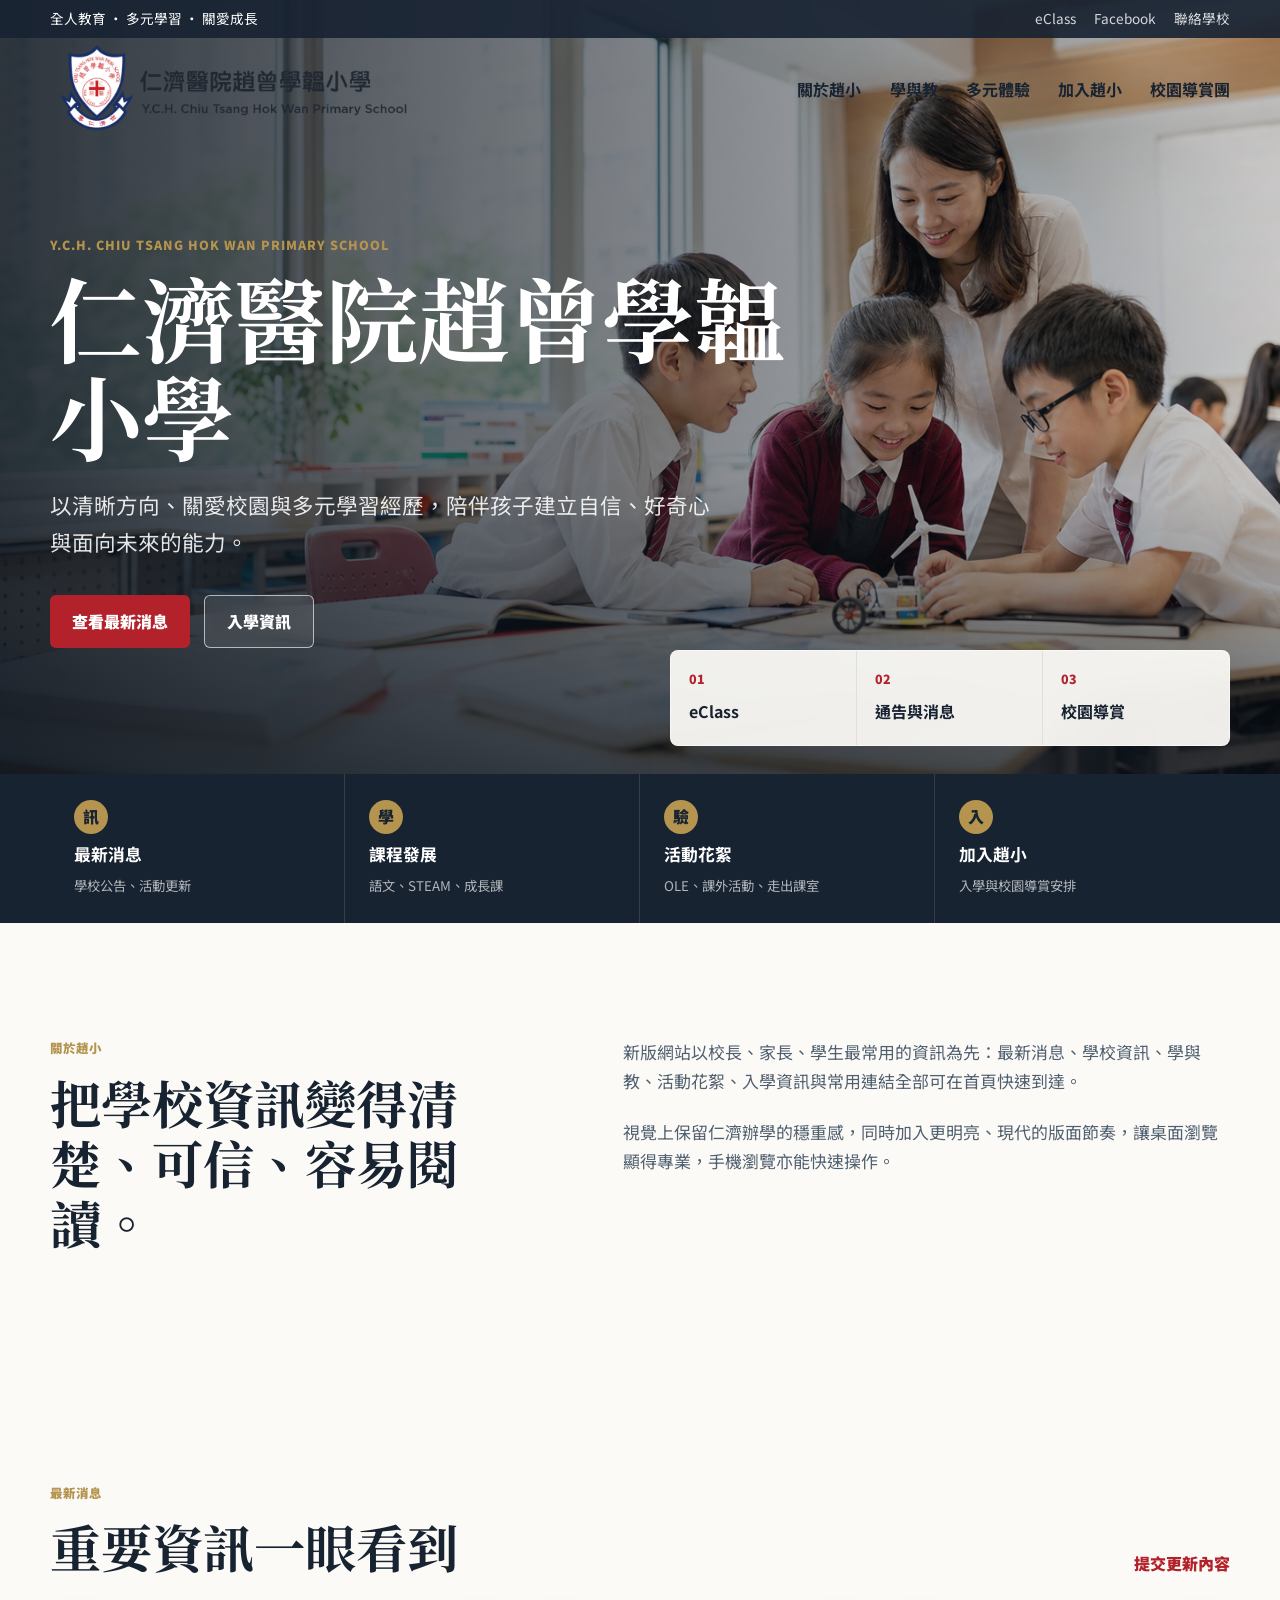
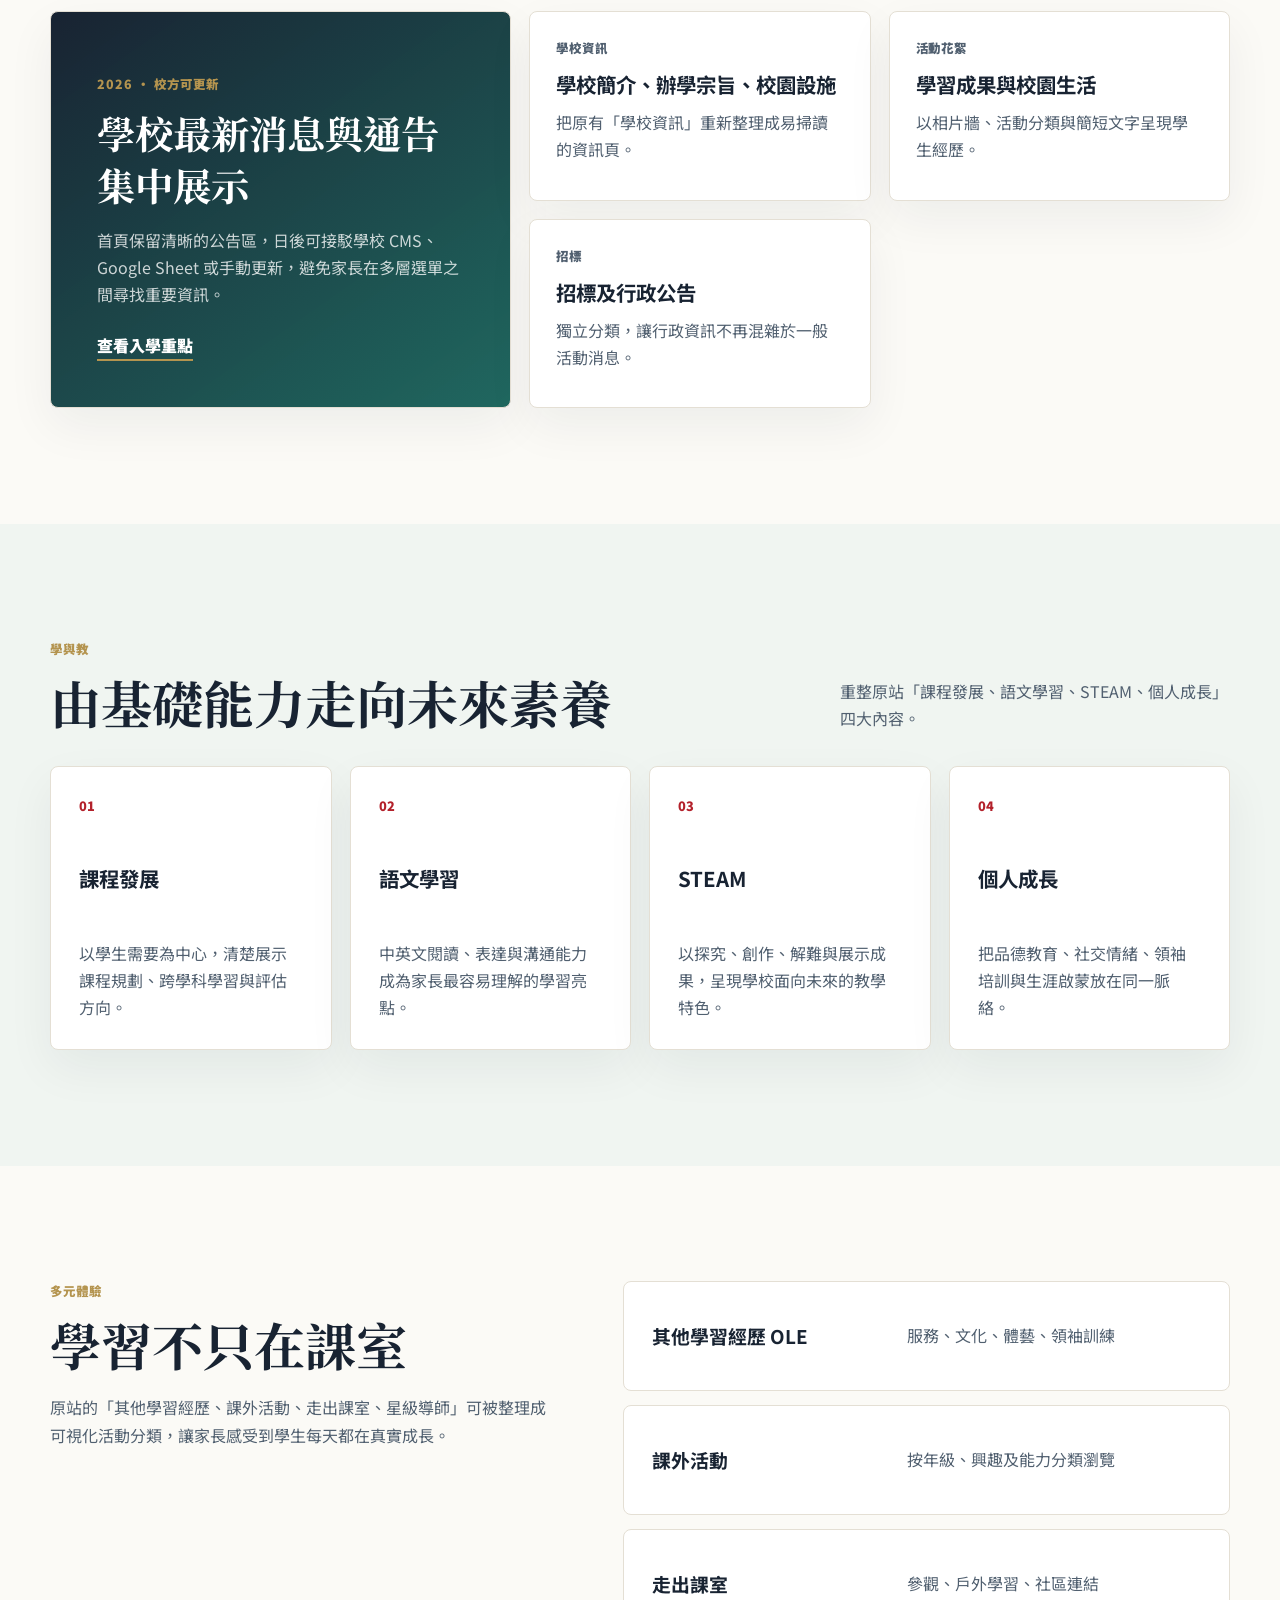
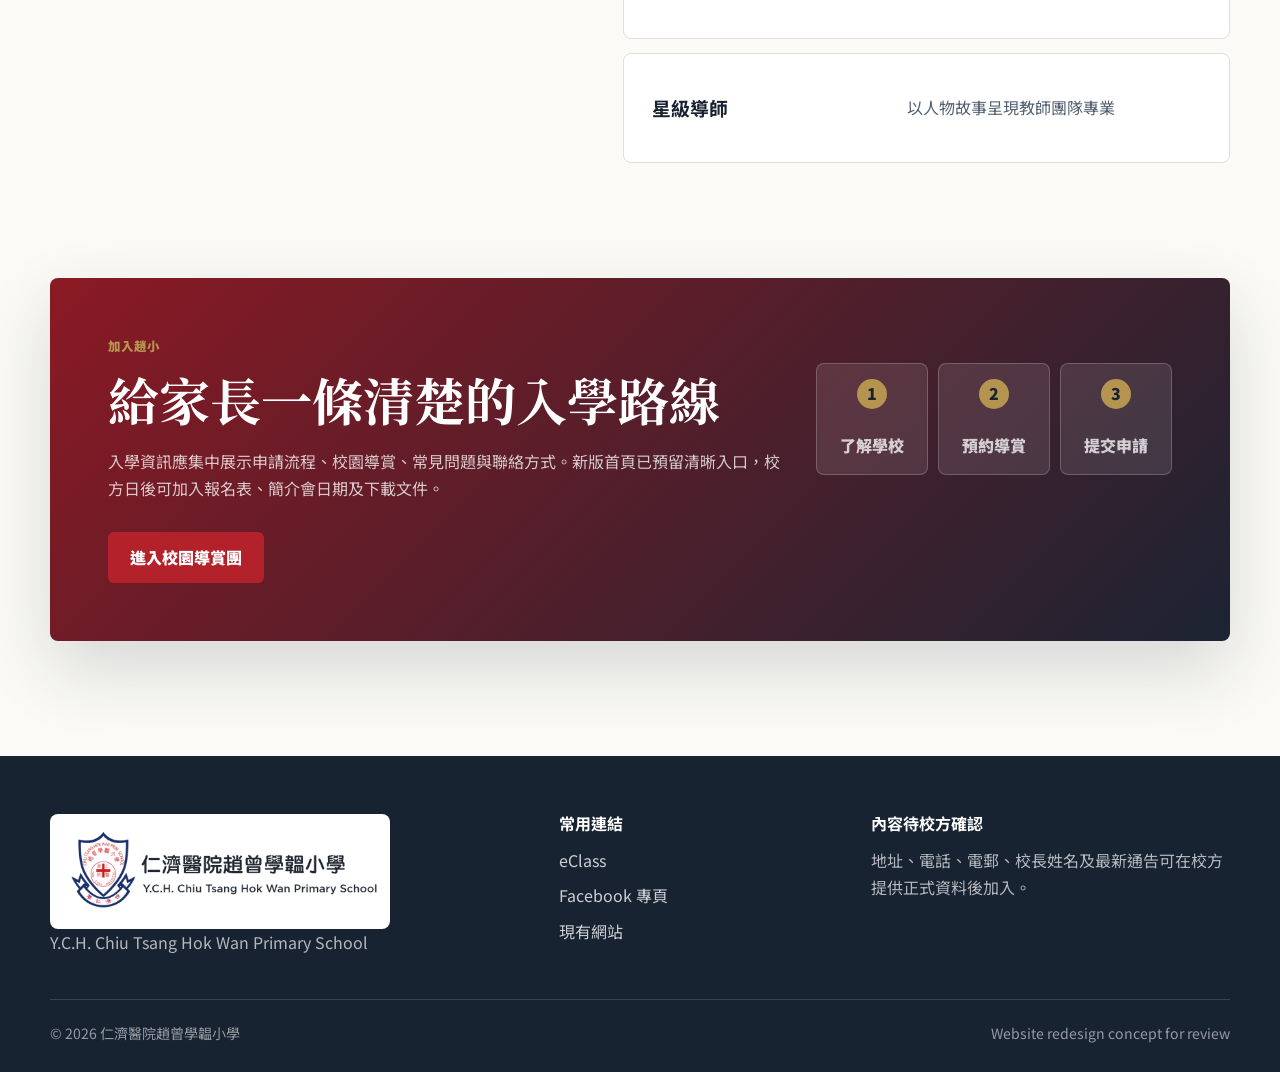
==== index.html @ f5c51d72 "Create redesigned school website" ====
<!doctype html>
<html lang="zh-Hant-HK">
  <head>
    <meta charset="utf-8">
    <meta name="viewport" content="width=device-width, initial-scale=1">
    <title>仁濟醫院趙曾學韞小學 | Y.C.H. Chiu Tsang Hok Wan Primary School</title>
    <meta name="description" content="仁濟醫院趙曾學韞小學全新網站概念首頁，整合學校資訊、最新消息、學與教、多元體驗、入學資訊及校園導賞。">
    <meta property="og:title" content="仁濟醫院趙曾學韞小學">
    <meta property="og:description" content="專業、清晰、適合手機與桌面瀏覽的學校網站首頁。">
    <meta property="og:type" content="website">
    <link rel="preconnect" href="https://fonts.googleapis.com">
    <link rel="preconnect" href="https://fonts.gstatic.com" crossorigin>
    <link href="https://fonts.googleapis.com/css2?family=Noto+Sans+HK:wght@400;500;700;900&family=Noto+Serif+HK:wght@600;700;900&display=swap" rel="stylesheet">
    <link rel="stylesheet" href="styles.css">
  </head>
  <body>
    <a class="skip-link" href="#main">跳到主要內容</a>

    <header class="site-header" data-header>
      <div class="utility-bar">
        <div class="container utility-inner">
          <span>全人教育 · 多元學習 · 關愛成長</span>
          <div class="utility-links">
            <a href="https://eclass.ychcthwps.edu.hk/templates/" target="_blank" rel="noreferrer">eClass</a>
            <a href="https://www.facebook.com/ychcthwps" target="_blank" rel="noreferrer">Facebook</a>
            <a href="#contact">聯絡學校</a>
          </div>
        </div>
      </div>

      <nav class="container nav-shell" aria-label="主要導覽">
        <a class="brand" href="#top" aria-label="仁濟醫院趙曾學韞小學首頁">
          <img src="assets/school-logo.png" alt="仁濟醫院趙曾學韞小學校徽">
        </a>

        <button class="menu-toggle" type="button" aria-expanded="false" aria-controls="site-menu" data-menu-toggle>
          <span></span>
          <span></span>
          <span></span>
          <span class="sr-only">開啟選單</span>
        </button>

        <div class="nav-links" id="site-menu" data-menu>
          <a href="#about">關於趙小</a>
          <a href="#learning">學與教</a>
          <a href="#experiences">多元體驗</a>
          <a href="#admission">加入趙小</a>
          <a href="https://vt2.bds.hk/ychcthwps/index.htm" target="_blank" rel="noreferrer">校園導賞團</a>
        </div>
      </nav>
    </header>

    <main id="main">
      <section class="hero" id="top" aria-labelledby="hero-title">
        <img class="hero-image" src="assets/campus-learning-hero.png" alt="學生在明亮課室合作學習">
        <div class="hero-scrim"></div>
        <div class="container hero-content">
          <p class="eyebrow">Y.C.H. Chiu Tsang Hok Wan Primary School</p>
          <h1 id="hero-title">仁濟醫院趙曾學韞小學</h1>
          <p class="hero-copy">以清晰方向、關愛校園與多元學習經歷，陪伴孩子建立自信、好奇心與面向未來的能力。</p>
          <div class="hero-actions">
            <a class="button button-primary" href="#news">查看最新消息</a>
            <a class="button button-secondary" href="#admission">入學資訊</a>
          </div>
        </div>

        <aside class="hero-panel" aria-label="快速入口">
          <a href="https://eclass.ychcthwps.edu.hk/templates/" target="_blank" rel="noreferrer">
            <span>01</span>
            <strong>eClass</strong>
          </a>
          <a href="#news">
            <span>02</span>
            <strong>通告與消息</strong>
          </a>
          <a href="https://vt2.bds.hk/ychcthwps/index.htm" target="_blank" rel="noreferrer">
            <span>03</span>
            <strong>校園導賞</strong>
          </a>
        </aside>
      </section>

      <section class="quick-band" aria-label="常用資訊">
        <div class="container quick-grid">
          <a href="#news">
            <span class="quick-icon">訊</span>
            <strong>最新消息</strong>
            <small>學校公告、活動更新</small>
          </a>
          <a href="#learning">
            <span class="quick-icon">學</span>
            <strong>課程發展</strong>
            <small>語文、STEAM、成長課</small>
          </a>
          <a href="#experiences">
            <span class="quick-icon">驗</span>
            <strong>活動花絮</strong>
            <small>OLE、課外活動、走出課室</small>
          </a>
          <a href="#admission">
            <span class="quick-icon">入</span>
            <strong>加入趙小</strong>
            <small>入學與校園導賞安排</small>
          </a>
        </div>
      </section>

      <section class="section section-split" id="about">
        <div class="container split-grid">
          <div>
            <p class="section-kicker">關於趙小</p>
            <h2>把學校資訊變得清楚、可信、容易閱讀。</h2>
          </div>
          <div class="lead-stack">
            <p>新版網站以校長、家長、學生最常用的資訊為先：最新消息、學校資訊、學與教、活動花絮、入學資訊與常用連結全部可在首頁快速到達。</p>
            <p>視覺上保留仁濟辦學的穩重感，同時加入更明亮、現代的版面節奏，讓桌面瀏覽顯得專業，手機瀏覽亦能快速操作。</p>
          </div>
        </div>
      </section>

      <section class="section" id="news">
        <div class="container">
          <div class="section-heading">
            <div>
              <p class="section-kicker">最新消息</p>
              <h2>重要資訊一眼看到</h2>
            </div>
            <a class="text-link" href="#contact">提交更新內容</a>
          </div>

          <div class="news-grid">
            <article class="feature-news">
              <p class="date">2026 · 校方可更新</p>
              <h3>學校最新消息與通告集中展示</h3>
              <p>首頁保留清晰的公告區，日後可接駁學校 CMS、Google Sheet 或手動更新，避免家長在多層選單之間尋找重要資訊。</p>
              <a href="#admission">查看入學重點</a>
            </article>
            <article class="news-card">
              <p class="date">學校資訊</p>
              <h3>學校簡介、辦學宗旨、校園設施</h3>
              <p>把原有「學校資訊」重新整理成易掃讀的資訊頁。</p>
            </article>
            <article class="news-card">
              <p class="date">活動花絮</p>
              <h3>學習成果與校園生活</h3>
              <p>以相片牆、活動分類與簡短文字呈現學生經歷。</p>
            </article>
            <article class="news-card">
              <p class="date">招標</p>
              <h3>招標及行政公告</h3>
              <p>獨立分類，讓行政資訊不再混雜於一般活動消息。</p>
            </article>
          </div>
        </div>
      </section>

      <section class="section learning-section" id="learning">
        <div class="container">
          <div class="section-heading">
            <div>
              <p class="section-kicker">學與教</p>
              <h2>由基礎能力走向未來素養</h2>
            </div>
            <p class="section-note">重整原站「課程發展、語文學習、STEAM、個人成長」四大內容。</p>
          </div>

          <div class="program-grid">
            <article>
              <span>01</span>
              <h3>課程發展</h3>
              <p>以學生需要為中心，清楚展示課程規劃、跨學科學習與評估方向。</p>
            </article>
            <article>
              <span>02</span>
              <h3>語文學習</h3>
              <p>中英文閱讀、表達與溝通能力成為家長最容易理解的學習亮點。</p>
            </article>
            <article>
              <span>03</span>
              <h3>STEAM</h3>
              <p>以探究、創作、解難與展示成果，呈現學校面向未來的教學特色。</p>
            </article>
            <article>
              <span>04</span>
              <h3>個人成長</h3>
              <p>把品德教育、社交情緒、領袖培訓與生涯啟蒙放在同一脈絡。</p>
            </article>
          </div>
        </div>
      </section>

      <section class="section experience-section" id="experiences">
        <div class="container experience-layout">
          <div>
            <p class="section-kicker">多元體驗</p>
            <h2>學習不只在課室</h2>
            <p>原站的「其他學習經歷、課外活動、走出課室、星級導師」可被整理成可視化活動分類，讓家長感受到學生每天都在真實成長。</p>
          </div>
          <div class="experience-list">
            <a href="#experiences">
              <strong>其他學習經歷 OLE</strong>
              <span>服務、文化、體藝、領袖訓練</span>
            </a>
            <a href="#experiences">
              <strong>課外活動</strong>
              <span>按年級、興趣及能力分類瀏覽</span>
            </a>
            <a href="#experiences">
              <strong>走出課室</strong>
              <span>參觀、戶外學習、社區連結</span>
            </a>
            <a href="#experiences">
              <strong>星級導師</strong>
              <span>以人物故事呈現教師團隊專業</span>
            </a>
          </div>
        </div>
      </section>

      <section class="section admission-section" id="admission">
        <div class="container admission-card">
          <div>
            <p class="section-kicker">加入趙小</p>
            <h2>給家長一條清楚的入學路線</h2>
            <p>入學資訊應集中展示申請流程、校園導賞、常見問題與聯絡方式。新版首頁已預留清晰入口，校方日後可加入報名表、簡介會日期及下載文件。</p>
          </div>
          <div class="admission-steps" aria-label="入學流程">
            <div><span>1</span><p>了解學校</p></div>
            <div><span>2</span><p>預約導賞</p></div>
            <div><span>3</span><p>提交申請</p></div>
          </div>
          <a class="button button-primary" href="https://vt2.bds.hk/ychcthwps/index.htm" target="_blank" rel="noreferrer">進入校園導賞團</a>
        </div>
      </section>
    </main>

    <footer class="footer" id="contact">
      <div class="container footer-grid">
        <div>
          <img class="footer-logo" src="assets/school-logo.png" alt="仁濟醫院趙曾學韞小學校徽">
          <p>Y.C.H. Chiu Tsang Hok Wan Primary School</p>
        </div>
        <div>
          <h2>常用連結</h2>
          <a href="https://eclass.ychcthwps.edu.hk/templates/" target="_blank" rel="noreferrer">eClass</a>
          <a href="https://www.facebook.com/ychcthwps" target="_blank" rel="noreferrer">Facebook 專頁</a>
          <a href="https://ychcthwps.edu.hk/" target="_blank" rel="noreferrer">現有網站</a>
        </div>
        <div>
          <h2>內容待校方確認</h2>
          <p>地址、電話、電郵、校長姓名及最新通告可在校方提供正式資料後加入。</p>
        </div>
      </div>
      <div class="container footer-bottom">
        <span>© 2026 仁濟醫院趙曾學韞小學</span>
        <span>Website redesign concept for review</span>
      </div>
    </footer>

    <script src="script.js"></script>
  </body>
</html>
---- styles.css ----
:root {
  --ink: #182332;
  --ink-soft: #516070;
  --paper: #fbfaf6;
  --surface: #ffffff;
  --line: #e4dfd4;
  --crimson: #b3212b;
  --crimson-dark: #891923;
  --gold: #b4944f;
  --green: #217568;
  --sky: #d8eef0;
  --shadow: 0 28px 70px rgba(24, 35, 50, 0.16);
  --container: min(1180px, calc(100vw - 40px));
}

* {
  box-sizing: border-box;
}

html {
  scroll-behavior: smooth;
}

body {
  margin: 0;
  color: var(--ink);
  background: var(--paper);
  font-family: "Noto Sans HK", sans-serif;
  line-height: 1.7;
}

body.menu-open {
  overflow: hidden;
}

img {
  display: block;
  max-width: 100%;
}

a {
  color: inherit;
  text-decoration: none;
}

.container {
  width: var(--container);
  margin-inline: auto;
}

.skip-link {
  position: fixed;
  left: 16px;
  top: -80px;
  z-index: 50;
  padding: 10px 14px;
  color: white;
  background: var(--ink);
  border-radius: 6px;
}

.skip-link:focus {
  top: 16px;
}

.sr-only {
  position: absolute;
  width: 1px;
  height: 1px;
  overflow: hidden;
  clip: rect(0, 0, 0, 0);
  white-space: nowrap;
}

.site-header {
  position: fixed;
  inset: 0 0 auto;
  z-index: 20;
  color: var(--ink);
  transition: background 180ms ease, box-shadow 180ms ease;
}

.site-header.is-scrolled,
.site-header.menu-active {
  background: rgba(251, 250, 246, 0.96);
  box-shadow: 0 10px 35px rgba(24, 35, 50, 0.08);
  backdrop-filter: blur(18px);
}

.utility-bar {
  background: rgba(24, 35, 50, 0.92);
  color: white;
  font-size: 0.85rem;
}

.utility-inner {
  min-height: 38px;
  display: flex;
  align-items: center;
  justify-content: space-between;
  gap: 20px;
}

.utility-links {
  display: flex;
  align-items: center;
  gap: 18px;
}

.utility-links a {
  color: rgba(255, 255, 255, 0.82);
}

.nav-shell {
  min-height: 82px;
  display: flex;
  align-items: center;
  justify-content: space-between;
  gap: 28px;
}

.brand {
  display: inline-flex;
  align-items: center;
  width: clamp(220px, 28vw, 360px);
}

.brand img {
  width: 100%;
  height: auto;
}

.nav-links {
  display: flex;
  align-items: center;
  gap: clamp(16px, 2.2vw, 34px);
  font-weight: 700;
  color: var(--ink);
}

.nav-links a {
  position: relative;
  padding-block: 8px;
}

.nav-links a::after {
  content: "";
  position: absolute;
  left: 0;
  right: 0;
  bottom: 0;
  height: 2px;
  background: var(--crimson);
  transform: scaleX(0);
  transform-origin: left;
  transition: transform 180ms ease;
}

.nav-links a:hover::after,
.nav-links a:focus-visible::after {
  transform: scaleX(1);
}

.menu-toggle {
  display: none;
  width: 46px;
  height: 46px;
  border: 1px solid rgba(24, 35, 50, 0.18);
  border-radius: 6px;
  background: white;
  align-items: center;
  justify-content: center;
  flex-direction: column;
  gap: 5px;
}

.menu-toggle span:not(.sr-only) {
  width: 20px;
  height: 2px;
  background: var(--ink);
}

.hero {
  position: relative;
  min-height: 86svh;
  display: grid;
  align-items: end;
  overflow: hidden;
  padding-top: 120px;
  color: white;
  isolation: isolate;
}

.hero-image,
.hero-scrim {
  position: absolute;
  inset: 0;
  width: 100%;
  height: 100%;
}

.hero-image {
  object-fit: cover;
  object-position: center;
  z-index: -3;
}

.hero-scrim {
  z-index: -2;
  background:
    linear-gradient(90deg, rgba(12, 20, 29, 0.86) 0%, rgba(12, 20, 29, 0.58) 42%, rgba(12, 20, 29, 0.2) 100%),
    linear-gradient(0deg, rgba(12, 20, 29, 0.62) 0%, rgba(12, 20, 29, 0) 38%);
}

.hero-content {
  padding: 0 0 clamp(96px, 14vh, 150px);
}

.eyebrow,
.section-kicker,
.date {
  margin: 0 0 12px;
  color: var(--gold);
  font-size: 0.78rem;
  font-weight: 900;
  letter-spacing: 0.08em;
  text-transform: uppercase;
}

.hero h1 {
  margin: 0;
  max-width: 780px;
  font-family: "Noto Serif HK", serif;
  font-size: clamp(2.7rem, 7.2vw, 6.7rem);
  line-height: 1.06;
  letter-spacing: 0;
}

.hero-copy {
  max-width: 680px;
  margin: 24px 0 0;
  color: rgba(255, 255, 255, 0.88);
  font-size: clamp(1.05rem, 2vw, 1.35rem);
}

.hero-actions {
  display: flex;
  flex-wrap: wrap;
  gap: 14px;
  margin-top: 34px;
}

.button {
  display: inline-flex;
  align-items: center;
  justify-content: center;
  min-height: 48px;
  padding: 12px 22px;
  border-radius: 6px;
  font-weight: 900;
  transition: transform 180ms ease, background 180ms ease, color 180ms ease;
}

.button:hover {
  transform: translateY(-2px);
}

.button-primary {
  color: white;
  background: var(--crimson);
}

.button-primary:hover {
  background: var(--crimson-dark);
}

.button-secondary {
  color: white;
  border: 1px solid rgba(255, 255, 255, 0.62);
  background: rgba(255, 255, 255, 0.08);
  backdrop-filter: blur(10px);
}

.hero-panel {
  position: absolute;
  right: max(20px, calc((100vw - 1180px) / 2));
  bottom: 28px;
  display: grid;
  grid-template-columns: repeat(3, minmax(140px, 1fr));
  width: min(560px, calc(100vw - 40px));
  background: rgba(251, 250, 246, 0.94);
  color: var(--ink);
  border: 1px solid rgba(255, 255, 255, 0.58);
  border-radius: 8px;
  box-shadow: var(--shadow);
  overflow: hidden;
  backdrop-filter: blur(18px);
}

.hero-panel a {
  padding: 18px;
  min-height: 94px;
  border-right: 1px solid var(--line);
}

.hero-panel a:last-child {
  border-right: 0;
}

.hero-panel span {
  display: block;
  margin-bottom: 8px;
  color: var(--crimson);
  font-size: 0.78rem;
  font-weight: 900;
}

.hero-panel strong {
  font-size: 1rem;
}

.quick-band {
  background: var(--ink);
  color: white;
}

.quick-grid {
  display: grid;
  grid-template-columns: repeat(4, 1fr);
}

.quick-grid a {
  display: grid;
  gap: 6px;
  min-height: 132px;
  padding: 26px 24px;
  border-right: 1px solid rgba(255, 255, 255, 0.12);
}

.quick-grid a:last-child {
  border-right: 0;
}

.quick-icon {
  width: 34px;
  height: 34px;
  display: inline-grid;
  place-items: center;
  color: var(--ink);
  background: var(--gold);
  border-radius: 50%;
  font-weight: 900;
}

.quick-grid strong {
  font-size: 1.05rem;
}

.quick-grid small {
  color: rgba(255, 255, 255, 0.66);
}

.section {
  padding: clamp(72px, 9vw, 120px) 0;
}

.section-split {
  background: var(--paper);
}

.split-grid,
.experience-layout {
  display: grid;
  grid-template-columns: 0.9fr 1.1fr;
  gap: clamp(32px, 6vw, 80px);
  align-items: start;
}

h2 {
  margin: 0;
  font-family: "Noto Serif HK", serif;
  font-size: clamp(2rem, 4vw, 4rem);
  line-height: 1.18;
  letter-spacing: 0;
}

h3 {
  margin: 0;
  font-size: 1.28rem;
  line-height: 1.35;
}

p {
  margin: 0;
}

.lead-stack {
  display: grid;
  gap: 22px;
  color: var(--ink-soft);
  font-size: 1.06rem;
}

.section-heading {
  display: flex;
  justify-content: space-between;
  gap: 28px;
  align-items: end;
  margin-bottom: 34px;
}

.section-note {
  max-width: 390px;
  color: var(--ink-soft);
}

.text-link {
  color: var(--crimson);
  font-weight: 900;
  white-space: nowrap;
}

.news-grid {
  display: grid;
  grid-template-columns: 1.35fr 1fr 1fr;
  gap: 18px;
}

.feature-news,
.news-card,
.program-grid article {
  background: var(--surface);
  border: 1px solid var(--line);
  border-radius: 8px;
  box-shadow: 0 18px 48px rgba(24, 35, 50, 0.06);
}

.feature-news {
  grid-row: span 2;
  min-height: 390px;
  display: flex;
  flex-direction: column;
  justify-content: flex-end;
  padding: clamp(28px, 4vw, 46px);
  background:
    linear-gradient(145deg, rgba(24, 35, 50, 0.94), rgba(33, 117, 104, 0.84)),
    var(--ink);
  color: white;
}

.feature-news .date {
  color: var(--gold);
}

.feature-news h3 {
  font-family: "Noto Serif HK", serif;
  font-size: clamp(1.7rem, 3vw, 2.8rem);
}

.feature-news p {
  margin-top: 16px;
  color: rgba(255, 255, 255, 0.78);
}

.feature-news a {
  width: fit-content;
  margin-top: 24px;
  color: white;
  font-weight: 900;
  border-bottom: 2px solid var(--gold);
}

.news-card {
  min-height: 186px;
  padding: 26px;
}

.news-card h3 {
  margin-bottom: 10px;
}

.news-card p {
  color: var(--ink-soft);
}

.learning-section {
  background: #f0f5f1;
}

.program-grid {
  display: grid;
  grid-template-columns: repeat(4, 1fr);
  gap: 18px;
}

.program-grid article {
  min-height: 284px;
  padding: 28px;
  display: flex;
  flex-direction: column;
  justify-content: space-between;
}

.program-grid span {
  color: var(--crimson);
  font-size: 0.8rem;
  font-weight: 900;
}

.program-grid p {
  color: var(--ink-soft);
}

.experience-section {
  background: var(--paper);
}

.experience-layout > div:first-child {
  position: sticky;
  top: 150px;
}

.experience-layout > div:first-child p:last-child {
  margin-top: 20px;
  color: var(--ink-soft);
}

.experience-list {
  display: grid;
  gap: 14px;
}

.experience-list a {
  display: grid;
  grid-template-columns: 0.8fr 1fr;
  gap: 20px;
  align-items: center;
  min-height: 110px;
  padding: 28px;
  background: white;
  border: 1px solid var(--line);
  border-radius: 8px;
  transition: transform 180ms ease, border-color 180ms ease;
}

.experience-list a:hover {
  transform: translateX(4px);
  border-color: var(--gold);
}

.experience-list strong {
  font-size: 1.18rem;
}

.experience-list span {
  color: var(--ink-soft);
}

.admission-section {
  padding-top: 0;
}

.admission-card {
  display: grid;
  grid-template-columns: 1fr auto;
  gap: 30px;
  align-items: center;
  padding: clamp(30px, 5vw, 58px);
  color: white;
  background:
    linear-gradient(135deg, rgba(137, 25, 35, 0.98), rgba(24, 35, 50, 0.98)),
    var(--crimson);
  border-radius: 8px;
  box-shadow: var(--shadow);
}

.admission-card p:not(.section-kicker) {
  max-width: 760px;
  margin-top: 18px;
  color: rgba(255, 255, 255, 0.76);
}

.admission-steps {
  display: flex;
  gap: 10px;
}

.admission-steps div {
  width: 112px;
  min-height: 112px;
  display: grid;
  place-items: center;
  text-align: center;
  padding: 12px;
  background: rgba(255, 255, 255, 0.1);
  border: 1px solid rgba(255, 255, 255, 0.2);
  border-radius: 8px;
}

.admission-steps span {
  width: 30px;
  height: 30px;
  display: inline-grid;
  place-items: center;
  color: var(--ink);
  background: var(--gold);
  border-radius: 50%;
  font-weight: 900;
}

.admission-steps p {
  margin: 6px 0 0;
  color: white;
  font-weight: 900;
}

.admission-card .button {
  grid-column: 1 / -1;
  justify-self: start;
}

.footer {
  padding: 58px 0 26px;
  color: white;
  background: var(--ink);
}

.footer-grid {
  display: grid;
  grid-template-columns: 1.3fr 0.75fr 1fr;
  gap: 42px;
}

.footer-logo {
  width: min(340px, 100%);
  padding: 12px;
  background: white;
  border-radius: 8px;
}

.footer p {
  color: rgba(255, 255, 255, 0.68);
}

.footer h2 {
  margin-bottom: 14px;
  font-family: "Noto Sans HK", sans-serif;
  font-size: 1rem;
}

.footer a {
  display: block;
  margin-top: 8px;
  color: rgba(255, 255, 255, 0.78);
}

.footer-bottom {
  display: flex;
  justify-content: space-between;
  gap: 20px;
  margin-top: 42px;
  padding-top: 22px;
  border-top: 1px solid rgba(255, 255, 255, 0.14);
  color: rgba(255, 255, 255, 0.54);
  font-size: 0.88rem;
}

@media (max-width: 980px) {
  .utility-inner {
    justify-content: center;
  }

  .utility-inner > span {
    display: none;
  }

  .menu-toggle {
    display: inline-flex;
  }

  .nav-links {
    position: fixed;
    inset: 120px 20px auto;
    display: grid;
    gap: 0;
    padding: 10px;
    background: var(--surface);
    border: 1px solid var(--line);
    border-radius: 8px;
    box-shadow: var(--shadow);
    transform: translateY(-14px);
    opacity: 0;
    visibility: hidden;
    transition: opacity 180ms ease, transform 180ms ease, visibility 180ms ease;
  }

  .nav-links.is-open {
    transform: translateY(0);
    opacity: 1;
    visibility: visible;
  }

  .nav-links a {
    padding: 16px;
    border-bottom: 1px solid var(--line);
  }

  .nav-links a:last-child {
    border-bottom: 0;
  }

  .hero {
    min-height: 88svh;
  }

  .hero-panel {
    left: 20px;
    right: 20px;
    width: auto;
    grid-template-columns: repeat(3, 1fr);
  }

  .quick-grid,
  .program-grid {
    grid-template-columns: repeat(2, 1fr);
  }

  .quick-grid a:nth-child(2) {
    border-right: 0;
  }

  .quick-grid a:nth-child(-n+2) {
    border-bottom: 1px solid rgba(255, 255, 255, 0.12);
  }

  .split-grid,
  .experience-layout,
  .footer-grid {
    grid-template-columns: 1fr;
  }

  .experience-layout > div:first-child {
    position: static;
  }

  .news-grid {
    grid-template-columns: 1fr 1fr;
  }

  .feature-news {
    grid-column: 1 / -1;
    min-height: 320px;
  }

  .admission-card {
    grid-template-columns: 1fr;
  }
}

@media (max-width: 680px) {
  :root {
    --container: min(100vw - 28px, 1180px);
  }

  .utility-links {
    width: 100%;
    justify-content: space-between;
    gap: 10px;
  }

  .nav-shell {
    min-height: 74px;
  }

  .brand {
    width: min(255px, calc(100vw - 96px));
  }

  .hero {
    min-height: 92svh;
    padding-top: 112px;
  }

  .hero-content {
    padding-bottom: 250px;
  }

  .hero-actions,
  .section-heading,
  .footer-bottom {
    flex-direction: column;
    align-items: stretch;
  }

  .button,
  .text-link {
    width: 100%;
    text-align: center;
  }

  .hero-panel {
    grid-template-columns: 1fr;
    bottom: 16px;
  }

  .hero-panel a {
    min-height: 64px;
    display: flex;
    align-items: center;
    gap: 12px;
    padding: 14px 16px;
    border-right: 0;
    border-bottom: 1px solid var(--line);
  }

  .hero-panel a:last-child {
    border-bottom: 0;
  }

  .hero-panel span {
    margin-bottom: 0;
  }

  .quick-grid,
  .news-grid,
  .program-grid {
    grid-template-columns: 1fr;
  }

  .quick-grid a {
    min-height: 112px;
    border-right: 0;
    border-bottom: 1px solid rgba(255, 255, 255, 0.12);
  }

  .quick-grid a:last-child {
    border-bottom: 0;
  }

  .section {
    padding: 64px 0;
  }

  .news-card,
  .program-grid article,
  .experience-list a {
    padding: 22px;
  }

  .program-grid article {
    min-height: 220px;
  }

  .experience-list a {
    grid-template-columns: 1fr;
    min-height: auto;
    gap: 8px;
  }

  .admission-steps {
    flex-direction: column;
  }

  .admission-steps div {
    width: 100%;
    min-height: 82px;
    grid-template-columns: auto 1fr;
    text-align: left;
  }

  .admission-steps p {
    margin: 0;
  }
}
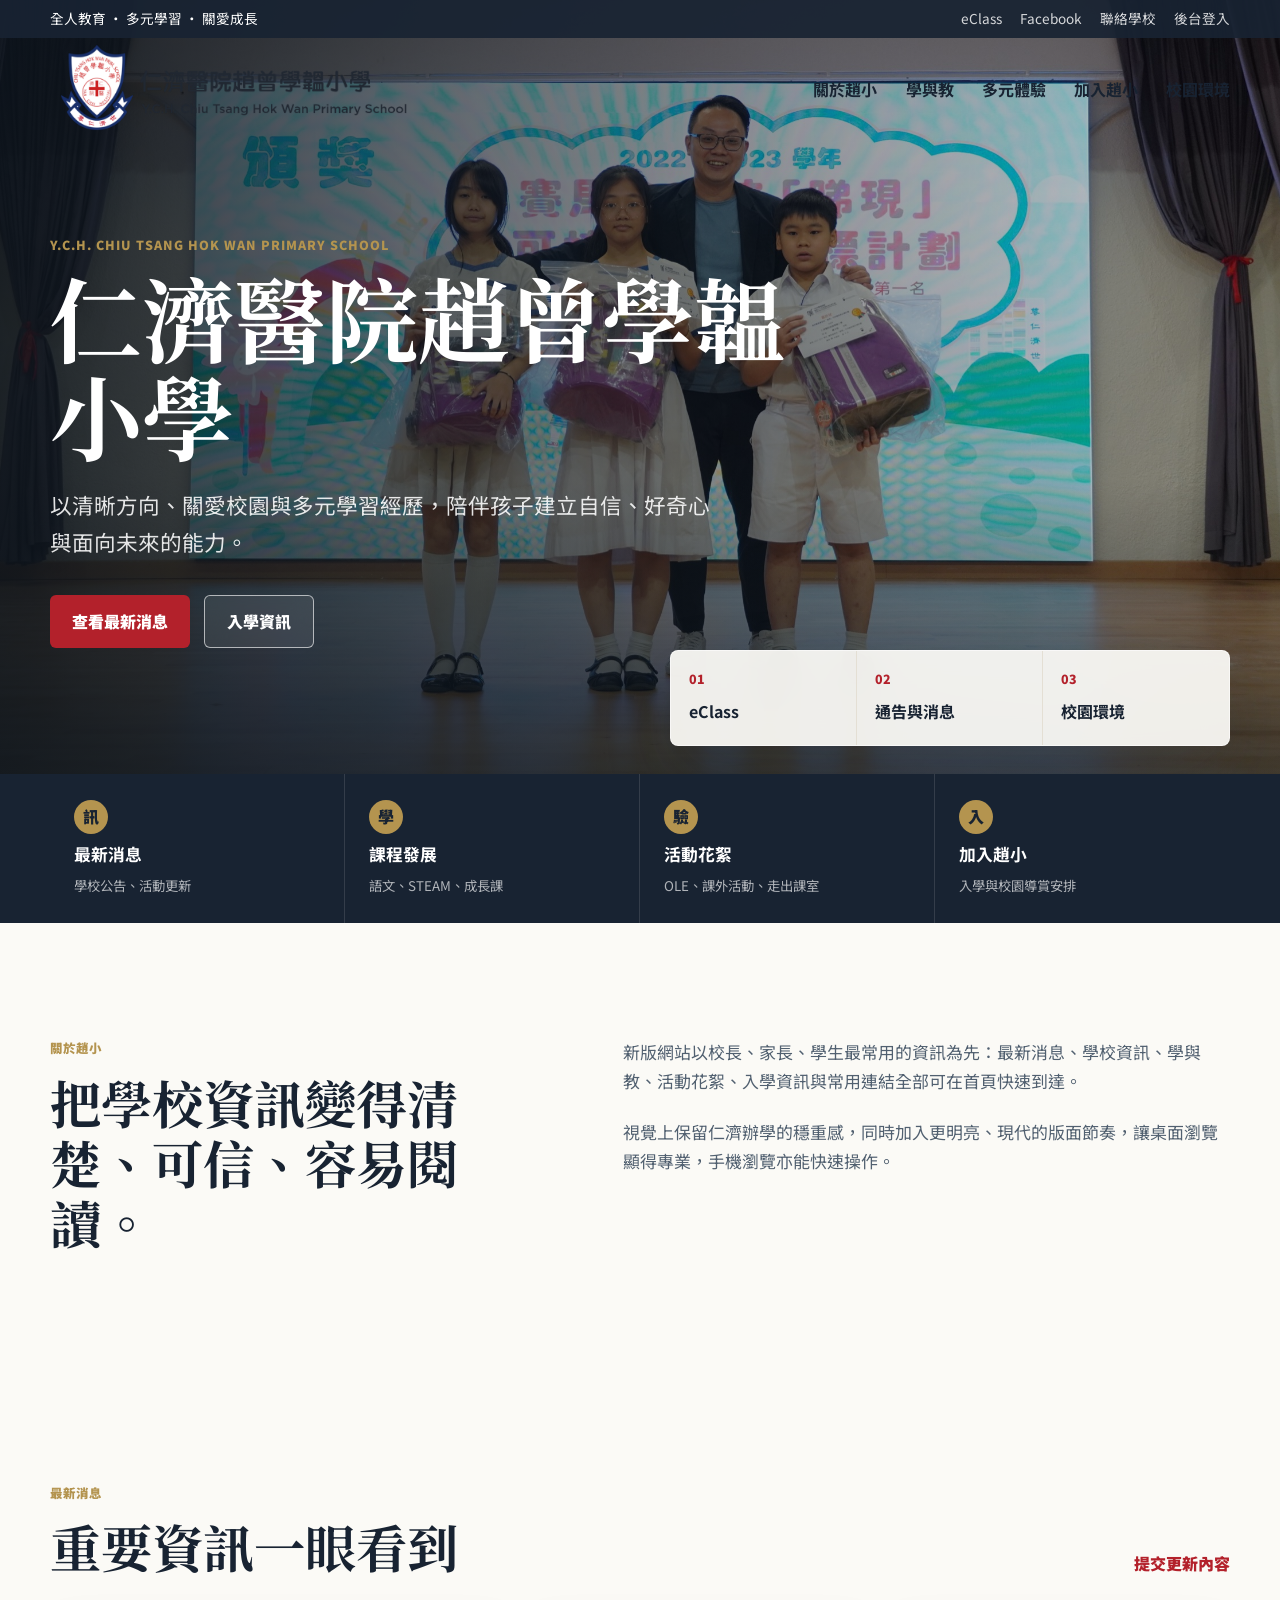
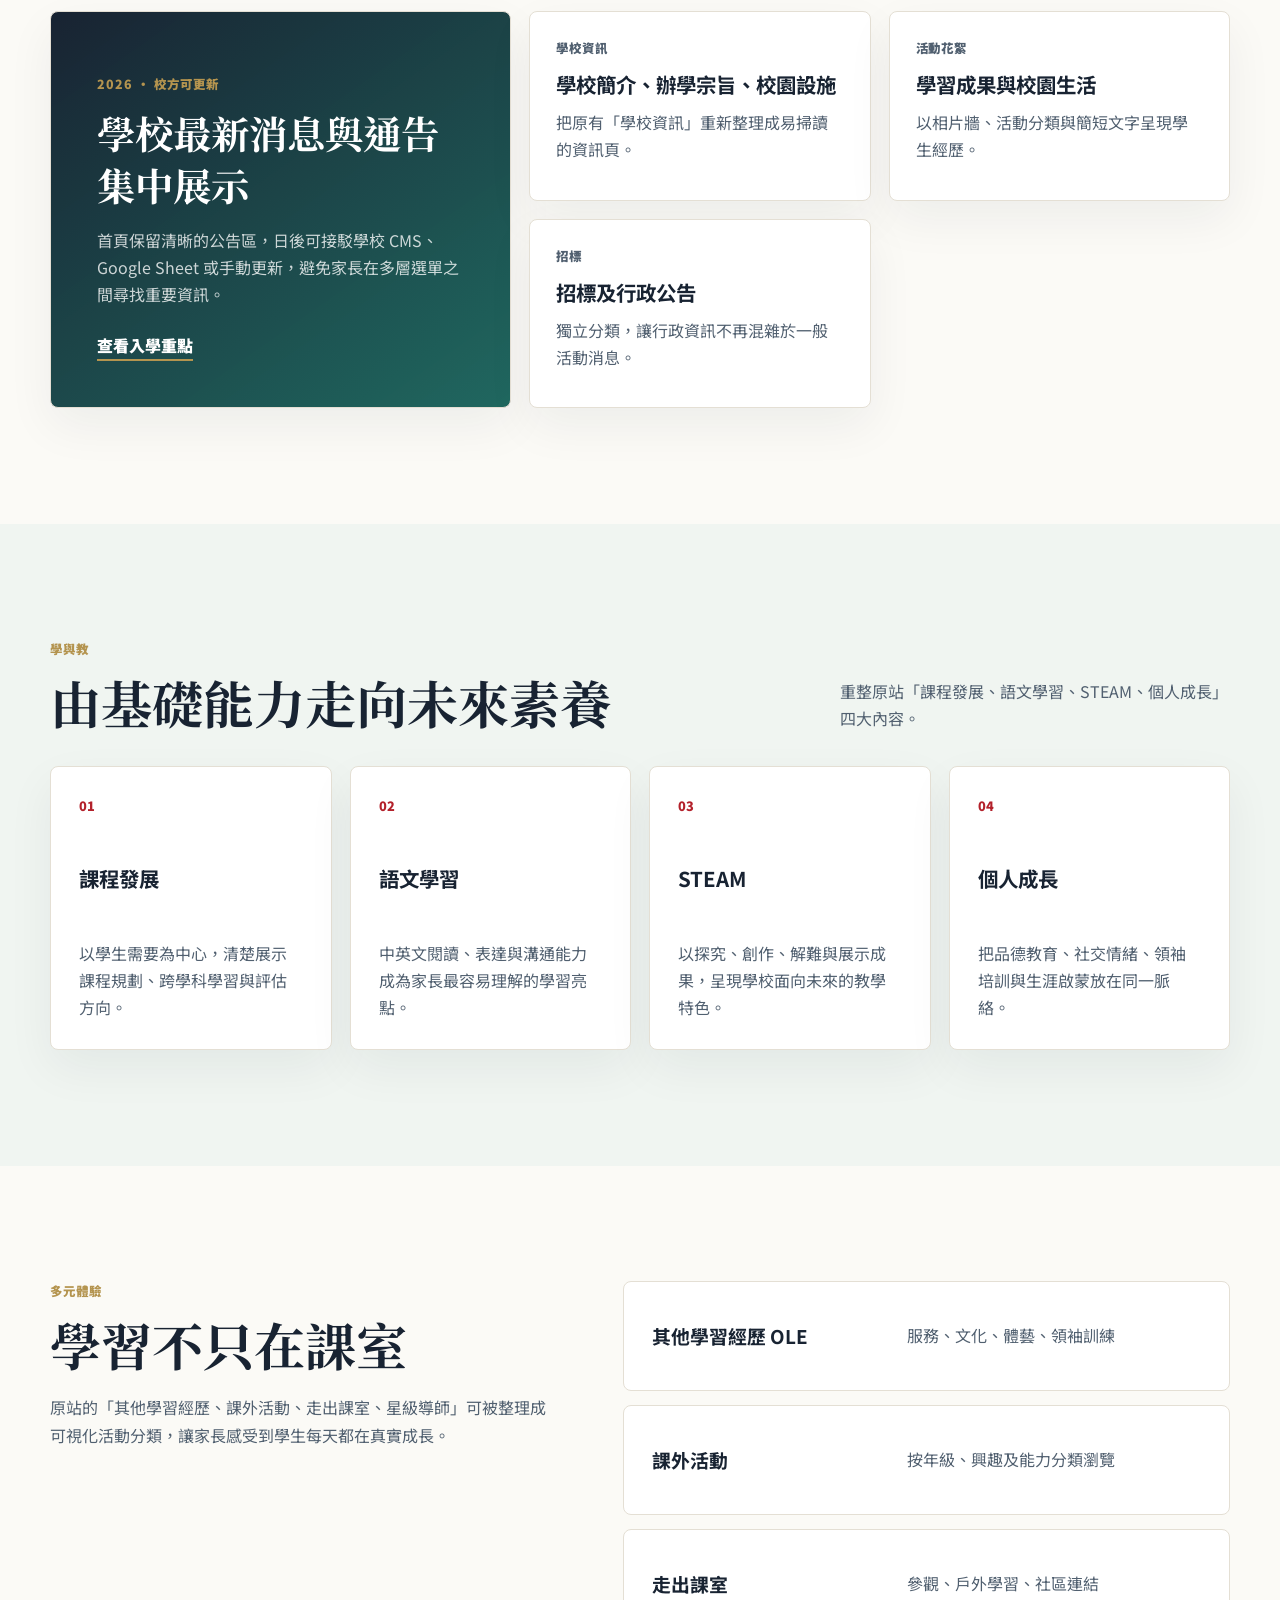
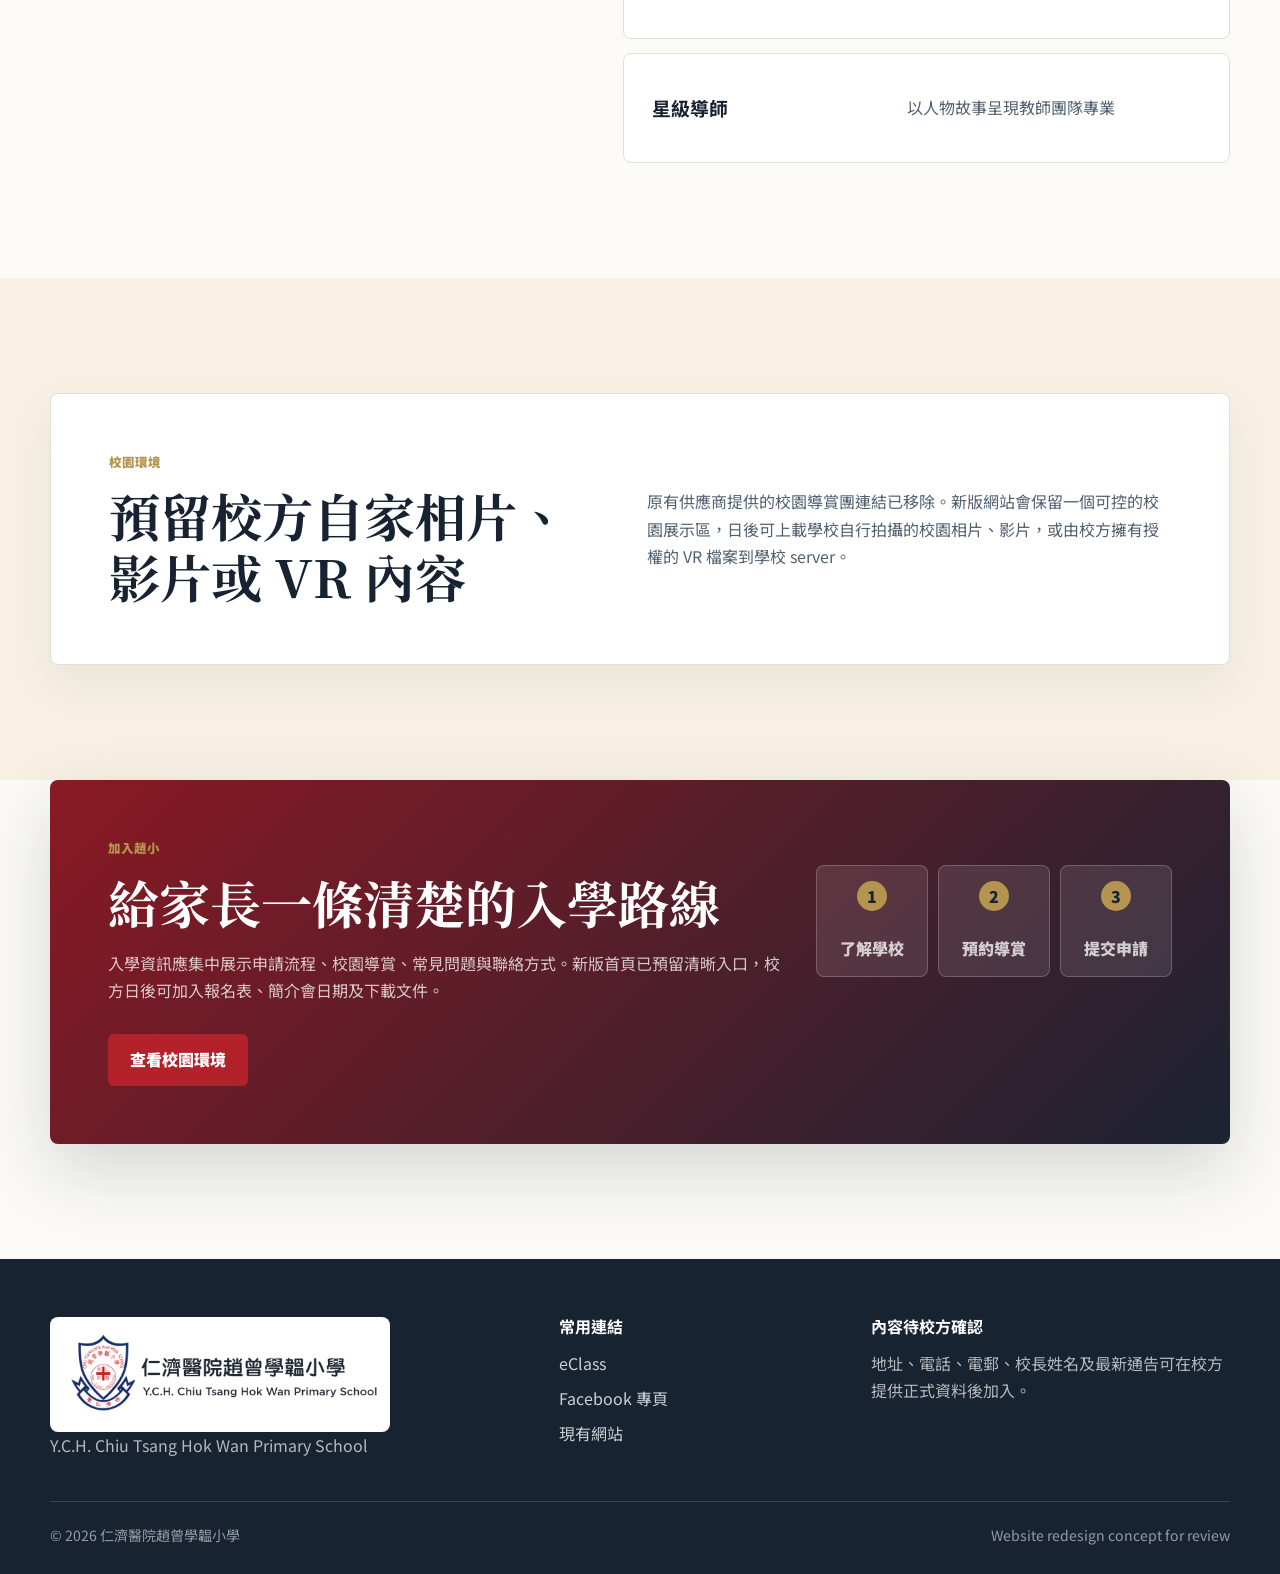
==== commit 71e0ae83: "Add server-backed CMS and official school imagery" ====
--- a/index.html
+++ b/index.html
@@ -24,6 +24,7 @@
             <a href="https://eclass.ychcthwps.edu.hk/templates/" target="_blank" rel="noreferrer">eClass</a>
             <a href="https://www.facebook.com/ychcthwps" target="_blank" rel="noreferrer">Facebook</a>
             <a href="#contact">聯絡學校</a>
+            <a href="admin.html">後台登入</a>
           </div>
         </div>
       </div>
@@ -45,19 +46,19 @@
           <a href="#learning">學與教</a>
           <a href="#experiences">多元體驗</a>
           <a href="#admission">加入趙小</a>
-          <a href="https://vt2.bds.hk/ychcthwps/index.htm" target="_blank" rel="noreferrer">校園導賞團</a>
+          <a href="#campus">校園環境</a>
         </div>
       </nav>
     </header>
 
     <main id="main">
       <section class="hero" id="top" aria-labelledby="hero-title">
-        <img class="hero-image" src="assets/campus-learning-hero.png" alt="學生在明亮課室合作學習">
+        <img class="hero-image" src="assets/official-students-hero-2400.jpg" alt="仁濟醫院趙曾學韞小學學生參與校園活動">
         <div class="hero-scrim"></div>
         <div class="container hero-content">
-          <p class="eyebrow">Y.C.H. Chiu Tsang Hok Wan Primary School</p>
-          <h1 id="hero-title">仁濟醫院趙曾學韞小學</h1>
-          <p class="hero-copy">以清晰方向、關愛校園與多元學習經歷，陪伴孩子建立自信、好奇心與面向未來的能力。</p>
+          <p class="eyebrow" data-content="hero.eyebrow">Y.C.H. Chiu Tsang Hok Wan Primary School</p>
+          <h1 id="hero-title" data-content="hero.title">仁濟醫院趙曾學韞小學</h1>
+          <p class="hero-copy" data-content="hero.copy">以清晰方向、關愛校園與多元學習經歷，陪伴孩子建立自信、好奇心與面向未來的能力。</p>
           <div class="hero-actions">
             <a class="button button-primary" href="#news">查看最新消息</a>
             <a class="button button-secondary" href="#admission">入學資訊</a>
@@ -73,9 +74,9 @@
             <span>02</span>
             <strong>通告與消息</strong>
           </a>
-          <a href="https://vt2.bds.hk/ychcthwps/index.htm" target="_blank" rel="noreferrer">
+          <a href="#campus">
             <span>03</span>
-            <strong>校園導賞</strong>
+            <strong>校園環境</strong>
           </a>
         </aside>
       </section>
@@ -109,11 +110,11 @@
         <div class="container split-grid">
           <div>
             <p class="section-kicker">關於趙小</p>
-            <h2>把學校資訊變得清楚、可信、容易閱讀。</h2>
+            <h2 data-content="about.heading">把學校資訊變得清楚、可信、容易閱讀。</h2>
           </div>
           <div class="lead-stack">
-            <p>新版網站以校長、家長、學生最常用的資訊為先：最新消息、學校資訊、學與教、活動花絮、入學資訊與常用連結全部可在首頁快速到達。</p>
-            <p>視覺上保留仁濟辦學的穩重感，同時加入更明亮、現代的版面節奏，讓桌面瀏覽顯得專業，手機瀏覽亦能快速操作。</p>
+            <p data-content="about.paragraph1">新版網站以校長、家長、學生最常用的資訊為先：最新消息、學校資訊、學與教、活動花絮、入學資訊與常用連結全部可在首頁快速到達。</p>
+            <p data-content="about.paragraph2">視覺上保留仁濟辦學的穩重感，同時加入更明亮、現代的版面節奏，讓桌面瀏覽顯得專業，手機瀏覽亦能快速操作。</p>
           </div>
         </div>
       </section>
@@ -123,12 +124,12 @@
           <div class="section-heading">
             <div>
               <p class="section-kicker">最新消息</p>
-              <h2>重要資訊一眼看到</h2>
+              <h2 data-content="news.heading">重要資訊一眼看到</h2>
             </div>
             <a class="text-link" href="#contact">提交更新內容</a>
           </div>
 
-          <div class="news-grid">
+          <div class="news-grid" data-news-grid>
             <article class="feature-news">
               <p class="date">2026 · 校方可更新</p>
               <h3>學校最新消息與通告集中展示</h3>
@@ -217,19 +218,29 @@
         </div>
       </section>
 
+      <section class="section campus-section" id="campus">
+        <div class="container campus-panel">
+          <div>
+            <p class="section-kicker">校園環境</p>
+            <h2>預留校方自家相片、影片或 VR 內容</h2>
+          </div>
+          <p>原有供應商提供的校園導賞團連結已移除。新版網站會保留一個可控的校園展示區，日後可上載學校自行拍攝的校園相片、影片，或由校方擁有授權的 VR 檔案到學校 server。</p>
+        </div>
+      </section>
+
       <section class="section admission-section" id="admission">
         <div class="container admission-card">
           <div>
             <p class="section-kicker">加入趙小</p>
-            <h2>給家長一條清楚的入學路線</h2>
-            <p>入學資訊應集中展示申請流程、校園導賞、常見問題與聯絡方式。新版首頁已預留清晰入口，校方日後可加入報名表、簡介會日期及下載文件。</p>
+            <h2 data-content="admission.heading">給家長一條清楚的入學路線</h2>
+            <p data-content="admission.copy">入學資訊應集中展示申請流程、校園導賞、常見問題與聯絡方式。新版首頁已預留清晰入口，校方日後可加入報名表、簡介會日期及下載文件。</p>
           </div>
           <div class="admission-steps" aria-label="入學流程">
             <div><span>1</span><p>了解學校</p></div>
             <div><span>2</span><p>預約導賞</p></div>
             <div><span>3</span><p>提交申請</p></div>
           </div>
-          <a class="button button-primary" href="https://vt2.bds.hk/ychcthwps/index.htm" target="_blank" rel="noreferrer">進入校園導賞團</a>
+          <a class="button button-primary" href="#campus">查看校園環境</a>
         </div>
       </section>
     </main>
@@ -247,8 +258,8 @@
           <a href="https://ychcthwps.edu.hk/" target="_blank" rel="noreferrer">現有網站</a>
         </div>
         <div>
-          <h2>內容待校方確認</h2>
-          <p>地址、電話、電郵、校長姓名及最新通告可在校方提供正式資料後加入。</p>
+          <h2 data-content="contact.heading">內容待校方確認</h2>
+          <p data-content="contact.copy">地址、電話、電郵、校長姓名及最新通告可在校方提供正式資料後加入。</p>
         </div>
       </div>
       <div class="container footer-bottom">
--- a/styles.css
+++ b/styles.css
@@ -558,6 +558,26 @@
 
 .admission-section {
   padding-top: 0;
+}
+
+.campus-section {
+  background: #f7f0e3;
+}
+
+.campus-panel {
+  display: grid;
+  grid-template-columns: 0.95fr 1.05fr;
+  gap: clamp(28px, 5vw, 70px);
+  align-items: center;
+  padding: clamp(30px, 5vw, 58px);
+  background: white;
+  border: 1px solid var(--line);
+  border-radius: 8px;
+  box-shadow: 0 18px 48px rgba(24, 35, 50, 0.06);
+}
+
+.campus-panel p:last-child {
+  color: var(--ink-soft);
 }
 
 .admission-card {
@@ -755,6 +775,10 @@
   .admission-card {
     grid-template-columns: 1fr;
   }
+
+  .campus-panel {
+    grid-template-columns: 1fr;
+  }
 }
 
 @media (max-width: 680px) {
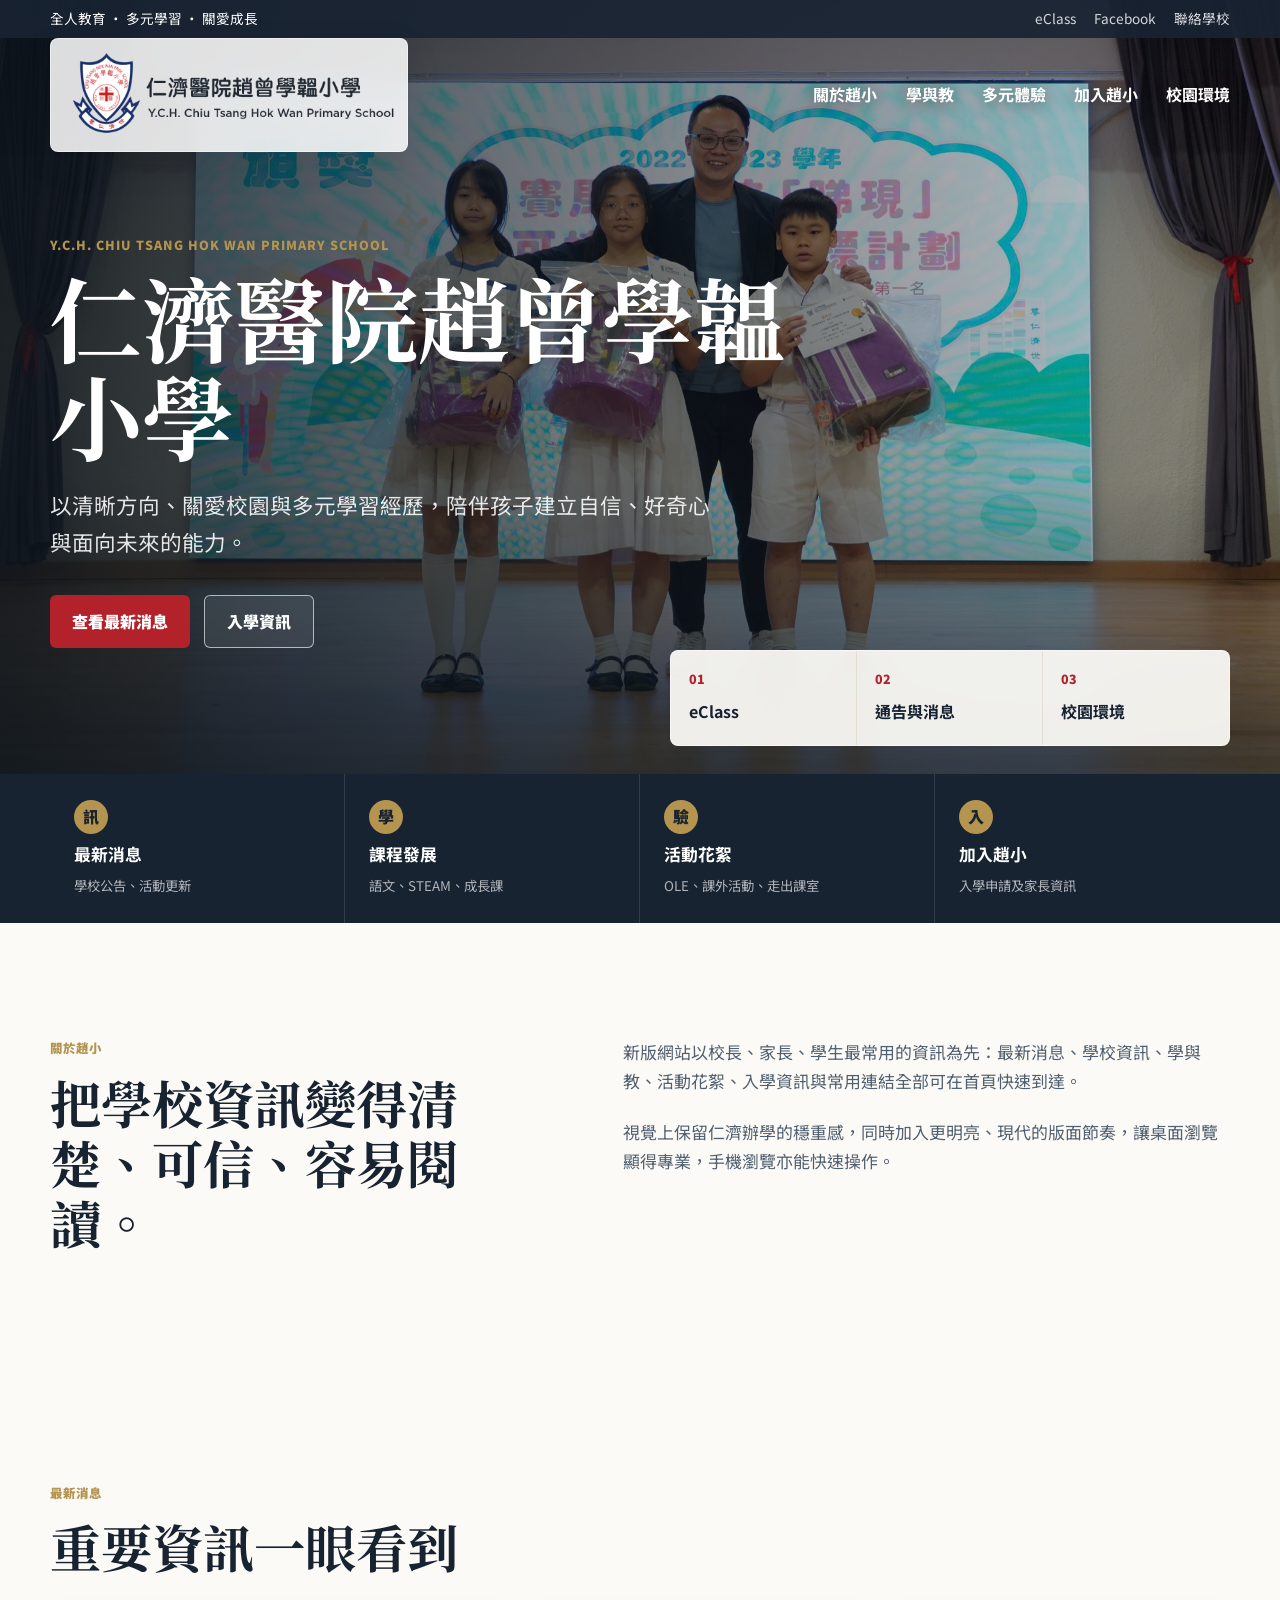
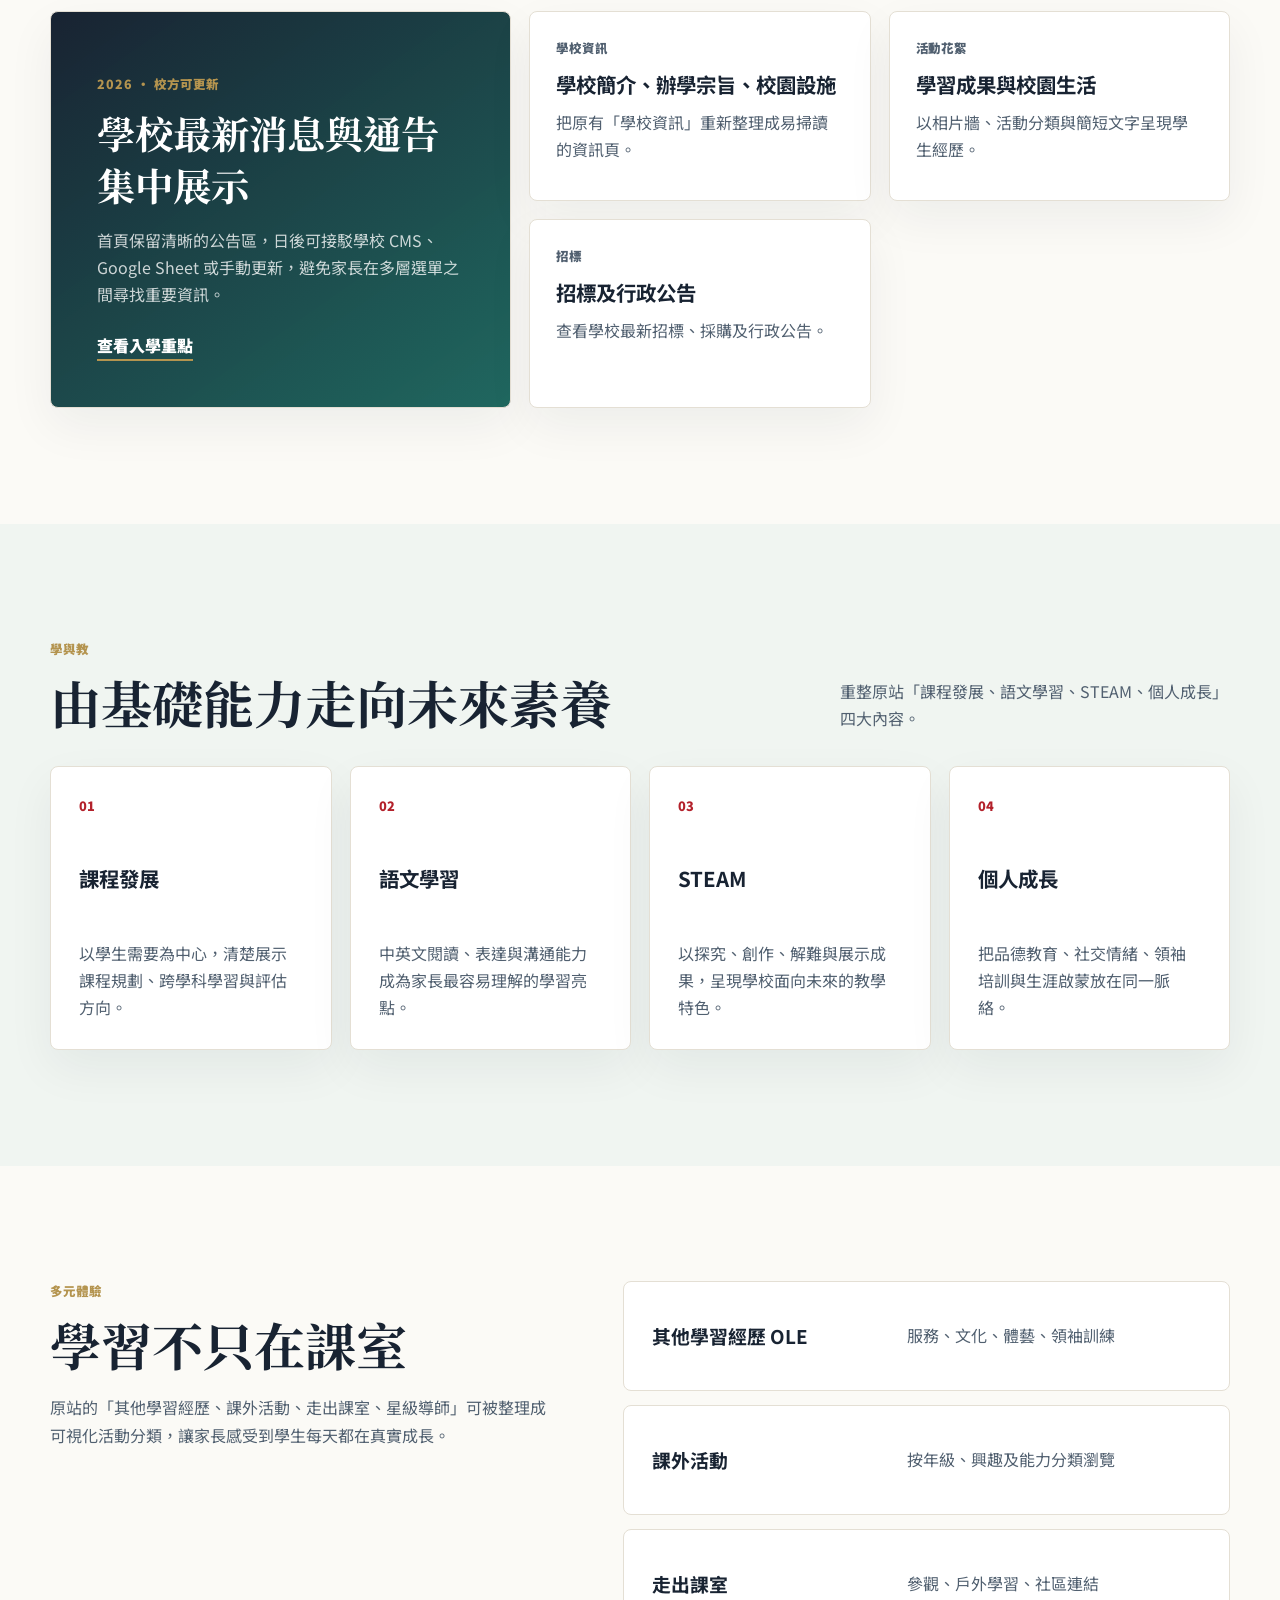
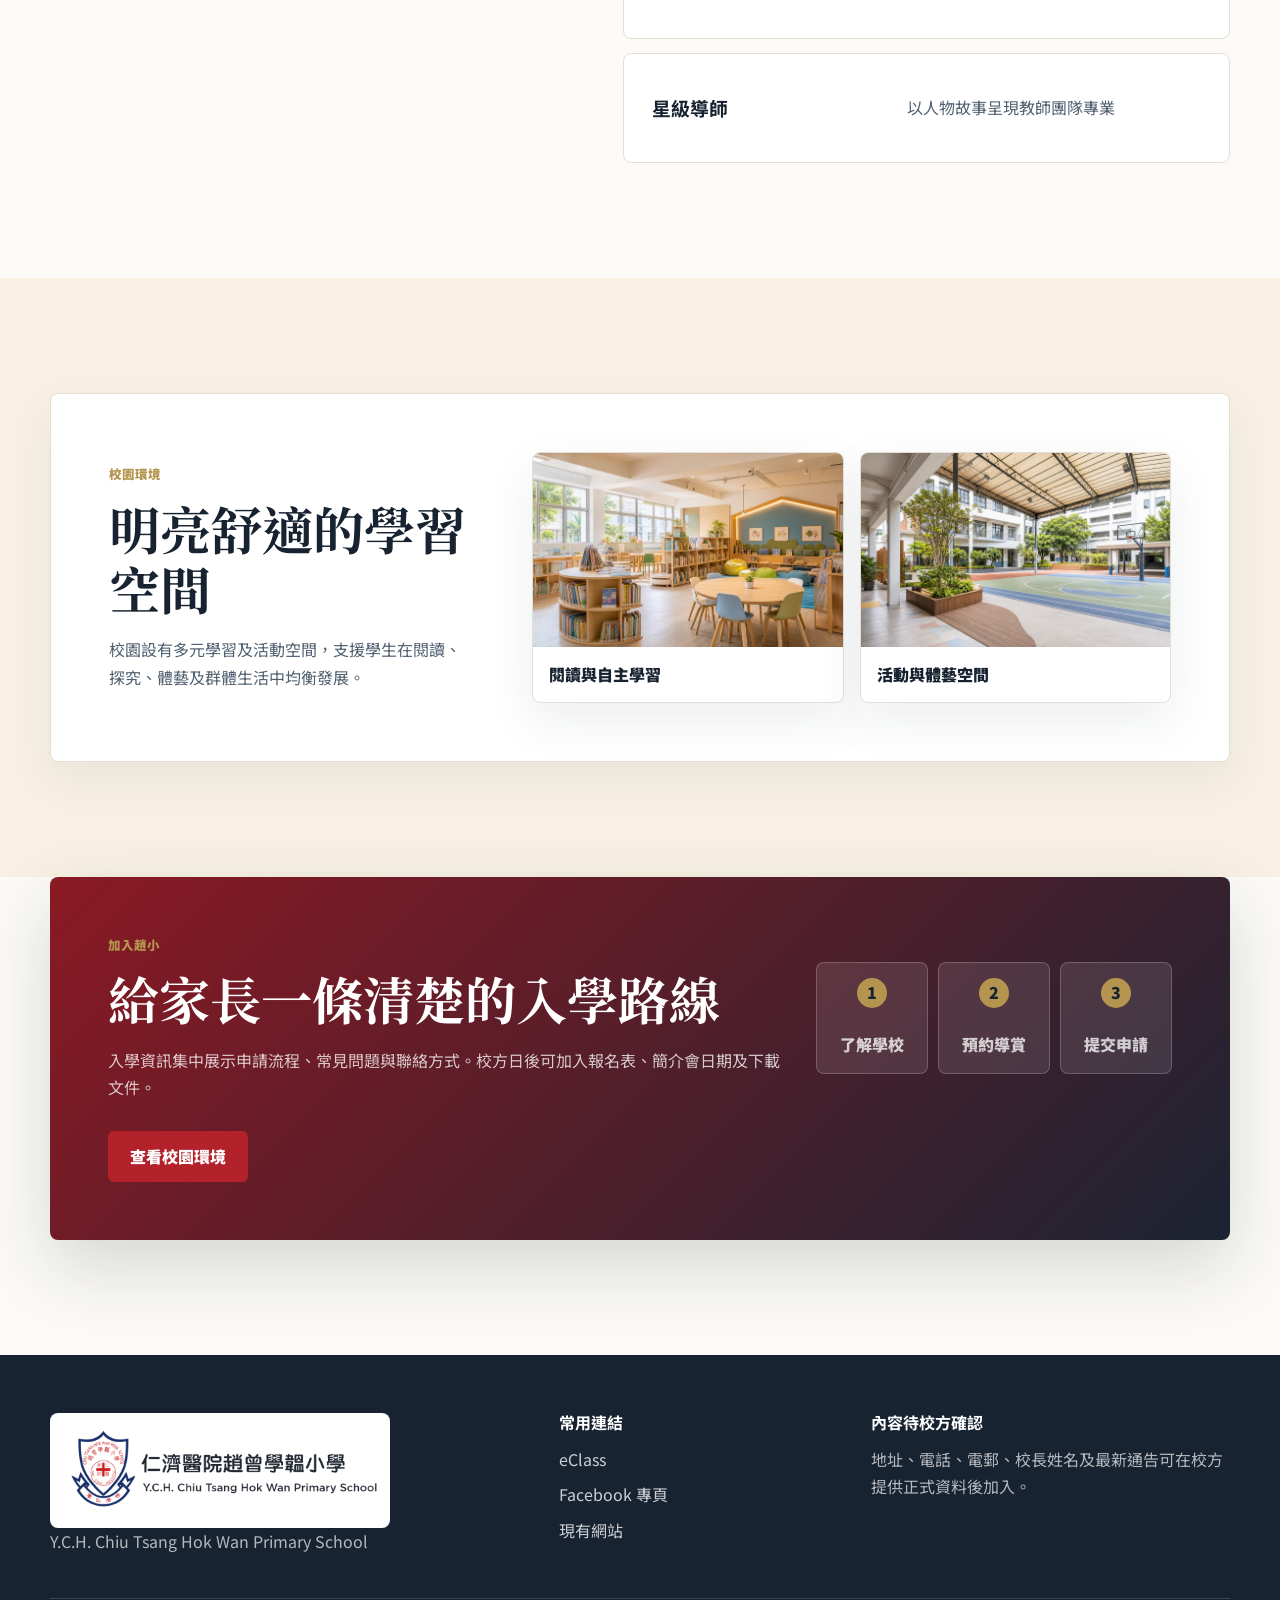
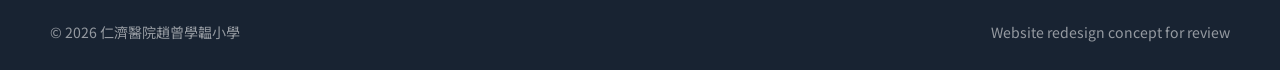
==== commit 57f7137f: "Refine public content, campus gallery, and tender page" ====
--- a/index.html
+++ b/index.html
@@ -4,7 +4,7 @@
     <meta charset="utf-8">
     <meta name="viewport" content="width=device-width, initial-scale=1">
     <title>仁濟醫院趙曾學韞小學 | Y.C.H. Chiu Tsang Hok Wan Primary School</title>
-    <meta name="description" content="仁濟醫院趙曾學韞小學全新網站概念首頁，整合學校資訊、最新消息、學與教、多元體驗、入學資訊及校園導賞。">
+    <meta name="description" content="仁濟醫院趙曾學韞小學全新網站概念首頁，整合學校資訊、最新消息、學與教、多元體驗、入學資訊及校園環境。">
     <meta property="og:title" content="仁濟醫院趙曾學韞小學">
     <meta property="og:description" content="專業、清晰、適合手機與桌面瀏覽的學校網站首頁。">
     <meta property="og:type" content="website">
@@ -24,7 +24,6 @@
             <a href="https://eclass.ychcthwps.edu.hk/templates/" target="_blank" rel="noreferrer">eClass</a>
             <a href="https://www.facebook.com/ychcthwps" target="_blank" rel="noreferrer">Facebook</a>
             <a href="#contact">聯絡學校</a>
-            <a href="admin.html">後台登入</a>
           </div>
         </div>
       </div>
@@ -101,7 +100,7 @@
           <a href="#admission">
             <span class="quick-icon">入</span>
             <strong>加入趙小</strong>
-            <small>入學與校園導賞安排</small>
+            <small>入學申請及家長資訊</small>
           </a>
         </div>
       </section>
@@ -126,7 +125,6 @@
               <p class="section-kicker">最新消息</p>
               <h2 data-content="news.heading">重要資訊一眼看到</h2>
             </div>
-            <a class="text-link" href="#contact">提交更新內容</a>
           </div>
 
           <div class="news-grid" data-news-grid>
@@ -146,11 +144,11 @@
               <h3>學習成果與校園生活</h3>
               <p>以相片牆、活動分類與簡短文字呈現學生經歷。</p>
             </article>
-            <article class="news-card">
+            <a class="news-card news-card-link" href="tender.html">
               <p class="date">招標</p>
               <h3>招標及行政公告</h3>
-              <p>獨立分類，讓行政資訊不再混雜於一般活動消息。</p>
-            </article>
+              <p>查看學校最新招標、採購及行政公告。</p>
+            </a>
           </div>
         </div>
       </section>
@@ -220,11 +218,21 @@
 
       <section class="section campus-section" id="campus">
         <div class="container campus-panel">
-          <div>
+          <div class="campus-copy">
             <p class="section-kicker">校園環境</p>
-            <h2>預留校方自家相片、影片或 VR 內容</h2>
-          </div>
-          <p>原有供應商提供的校園導賞團連結已移除。新版網站會保留一個可控的校園展示區，日後可上載學校自行拍攝的校園相片、影片，或由校方擁有授權的 VR 檔案到學校 server。</p>
+            <h2 data-content="campus.heading">明亮舒適的學習空間</h2>
+            <p data-content="campus.copy">校園設有多元學習及活動空間，支援學生在閱讀、探究、體藝及群體生活中均衡發展。</p>
+          </div>
+          <div class="campus-gallery" data-campus-gallery>
+            <figure>
+              <img src="assets/campus-library.jpg" alt="校園閱讀及學習空間">
+              <figcaption>閱讀與自主學習</figcaption>
+            </figure>
+            <figure>
+              <img src="assets/campus-courtyard.jpg" alt="校園有蓋操場及活動空間">
+              <figcaption>活動與體藝空間</figcaption>
+            </figure>
+          </div>
         </div>
       </section>
 
@@ -233,7 +241,7 @@
           <div>
             <p class="section-kicker">加入趙小</p>
             <h2 data-content="admission.heading">給家長一條清楚的入學路線</h2>
-            <p data-content="admission.copy">入學資訊應集中展示申請流程、校園導賞、常見問題與聯絡方式。新版首頁已預留清晰入口，校方日後可加入報名表、簡介會日期及下載文件。</p>
+            <p data-content="admission.copy">入學資訊集中展示申請流程、常見問題與聯絡方式。校方日後可加入報名表、簡介會日期及下載文件。</p>
           </div>
           <div class="admission-steps" aria-label="入學流程">
             <div><span>1</span><p>了解學校</p></div>
--- a/styles.css
+++ b/styles.css
@@ -76,12 +76,13 @@
   position: fixed;
   inset: 0 0 auto;
   z-index: 20;
-  color: var(--ink);
-  transition: background 180ms ease, box-shadow 180ms ease;
+  color: white;
+  transition: background 180ms ease, box-shadow 180ms ease, color 180ms ease;
 }
 
 .site-header.is-scrolled,
 .site-header.menu-active {
+  color: var(--ink);
   background: rgba(251, 250, 246, 0.96);
   box-shadow: 0 10px 35px rgba(24, 35, 50, 0.08);
   backdrop-filter: blur(18px);
@@ -123,6 +124,12 @@
   display: inline-flex;
   align-items: center;
   width: clamp(220px, 28vw, 360px);
+  padding: 8px 12px;
+  background: rgba(255, 255, 255, 0.86);
+  border: 1px solid rgba(255, 255, 255, 0.48);
+  border-radius: 8px;
+  backdrop-filter: blur(12px);
+  box-shadow: 0 12px 34px rgba(24, 35, 50, 0.12);
 }
 
 .brand img {
@@ -135,12 +142,18 @@
   align-items: center;
   gap: clamp(16px, 2.2vw, 34px);
   font-weight: 700;
-  color: var(--ink);
+  color: currentColor;
 }
 
 .nav-links a {
   position: relative;
   padding-block: 8px;
+  text-shadow: 0 1px 18px rgba(0, 0, 0, 0.5);
+}
+
+.site-header.is-scrolled .nav-links a,
+.site-header.menu-active .nav-links a {
+  text-shadow: none;
 }
 
 .nav-links a::after {
@@ -150,7 +163,7 @@
   right: 0;
   bottom: 0;
   height: 2px;
-  background: var(--crimson);
+  background: currentColor;
   transform: scaleX(0);
   transform-origin: left;
   transition: transform 180ms ease;
@@ -475,12 +488,30 @@
   padding: 26px;
 }
 
+.news-card-link {
+  display: block;
+  transition: transform 180ms ease, border-color 180ms ease;
+}
+
+.news-card-link:hover {
+  transform: translateY(-3px);
+  border-color: var(--gold);
+}
+
 .news-card h3 {
   margin-bottom: 10px;
 }
 
 .news-card p {
   color: var(--ink-soft);
+}
+
+.card-link {
+  display: inline-flex;
+  width: fit-content;
+  margin-top: 18px;
+  color: var(--crimson);
+  font-weight: 900;
 }
 
 .learning-section {
@@ -566,7 +597,7 @@
 
 .campus-panel {
   display: grid;
-  grid-template-columns: 0.95fr 1.05fr;
+  grid-template-columns: 0.72fr 1.28fr;
   gap: clamp(28px, 5vw, 70px);
   align-items: center;
   padding: clamp(30px, 5vw, 58px);
@@ -576,8 +607,104 @@
   box-shadow: 0 18px 48px rgba(24, 35, 50, 0.06);
 }
 
-.campus-panel p:last-child {
+.campus-copy p:last-child {
+  margin-top: 18px;
   color: var(--ink-soft);
+}
+
+.campus-gallery {
+  display: grid;
+  grid-template-columns: repeat(2, 1fr);
+  gap: 16px;
+}
+
+.campus-gallery figure {
+  margin: 0;
+  overflow: hidden;
+  background: var(--surface);
+  border: 1px solid var(--line);
+  border-radius: 8px;
+  box-shadow: 0 18px 48px rgba(24, 35, 50, 0.08);
+}
+
+.campus-gallery img {
+  width: 100%;
+  aspect-ratio: 16 / 10;
+  object-fit: cover;
+}
+
+.campus-gallery figcaption {
+  padding: 14px 16px;
+  font-weight: 900;
+}
+
+.subpage-main {
+  padding-top: 120px;
+}
+
+.subpage-hero {
+  padding: clamp(70px, 9vw, 120px) 0;
+  color: white;
+  background:
+    linear-gradient(135deg, rgba(24, 35, 50, 0.98), rgba(137, 25, 35, 0.92)),
+    var(--ink);
+}
+
+.subpage-grid {
+  display: grid;
+  grid-template-columns: 1fr minmax(220px, 360px);
+  gap: clamp(28px, 6vw, 80px);
+  align-items: center;
+}
+
+.subpage-grid h1 {
+  margin: 0;
+  font-family: "Noto Serif HK", serif;
+  font-size: clamp(2.6rem, 6vw, 5.8rem);
+  line-height: 1.08;
+}
+
+.subpage-grid p:not(.section-kicker) {
+  max-width: 720px;
+  margin-top: 18px;
+  color: rgba(255, 255, 255, 0.78);
+  font-size: 1.12rem;
+}
+
+.subpage-grid img {
+  width: 100%;
+  padding: 18px;
+  background: white;
+  border-radius: 8px;
+}
+
+.tender-detail {
+  background: var(--paper);
+}
+
+.tender-article {
+  max-width: 900px;
+  padding: clamp(28px, 5vw, 56px);
+  background: white;
+  border: 1px solid var(--line);
+  border-radius: 8px;
+  box-shadow: 0 18px 48px rgba(24, 35, 50, 0.06);
+}
+
+.tender-article h2 {
+  font-size: clamp(1.8rem, 3vw, 3rem);
+}
+
+.tender-article p {
+  margin-top: 18px;
+  color: var(--ink-soft);
+  white-space: pre-line;
+}
+
+.tender-contact {
+  margin-top: 32px;
+  padding-top: 24px;
+  border-top: 1px solid var(--line);
 }
 
 .admission-card {
@@ -705,6 +832,7 @@
     gap: 0;
     padding: 10px;
     background: var(--surface);
+    color: var(--ink);
     border: 1px solid var(--line);
     border-radius: 8px;
     box-shadow: var(--shadow);
@@ -723,6 +851,7 @@
   .nav-links a {
     padding: 16px;
     border-bottom: 1px solid var(--line);
+    text-shadow: none;
   }
 
   .nav-links a:last-child {
@@ -779,6 +908,10 @@
   .campus-panel {
     grid-template-columns: 1fr;
   }
+
+  .subpage-grid {
+    grid-template-columns: 1fr;
+  }
 }
 
 @media (max-width: 680px) {
@@ -798,6 +931,7 @@
 
   .brand {
     width: min(255px, calc(100vw - 96px));
+    padding: 6px 8px;
   }
 
   .hero {
@@ -847,7 +981,8 @@
 
   .quick-grid,
   .news-grid,
-  .program-grid {
+  .program-grid,
+  .campus-gallery {
     grid-template-columns: 1fr;
   }
 
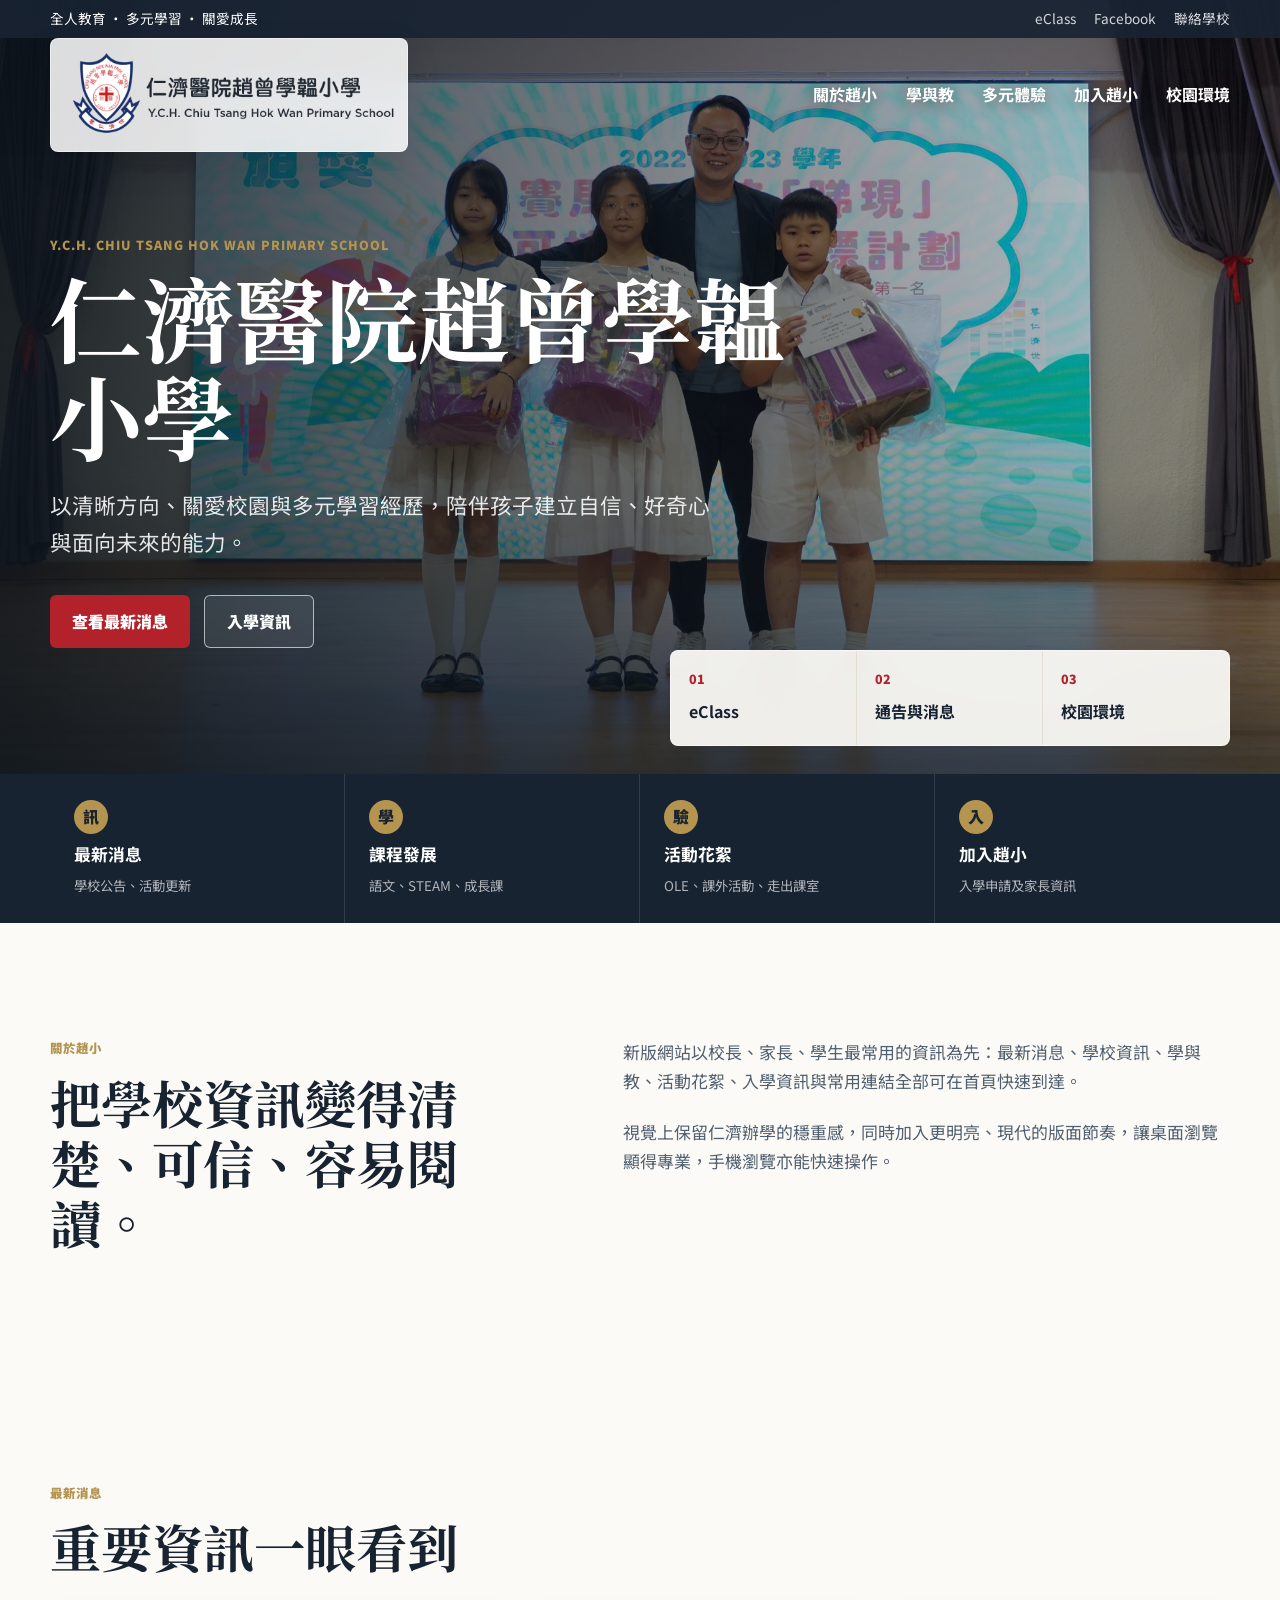
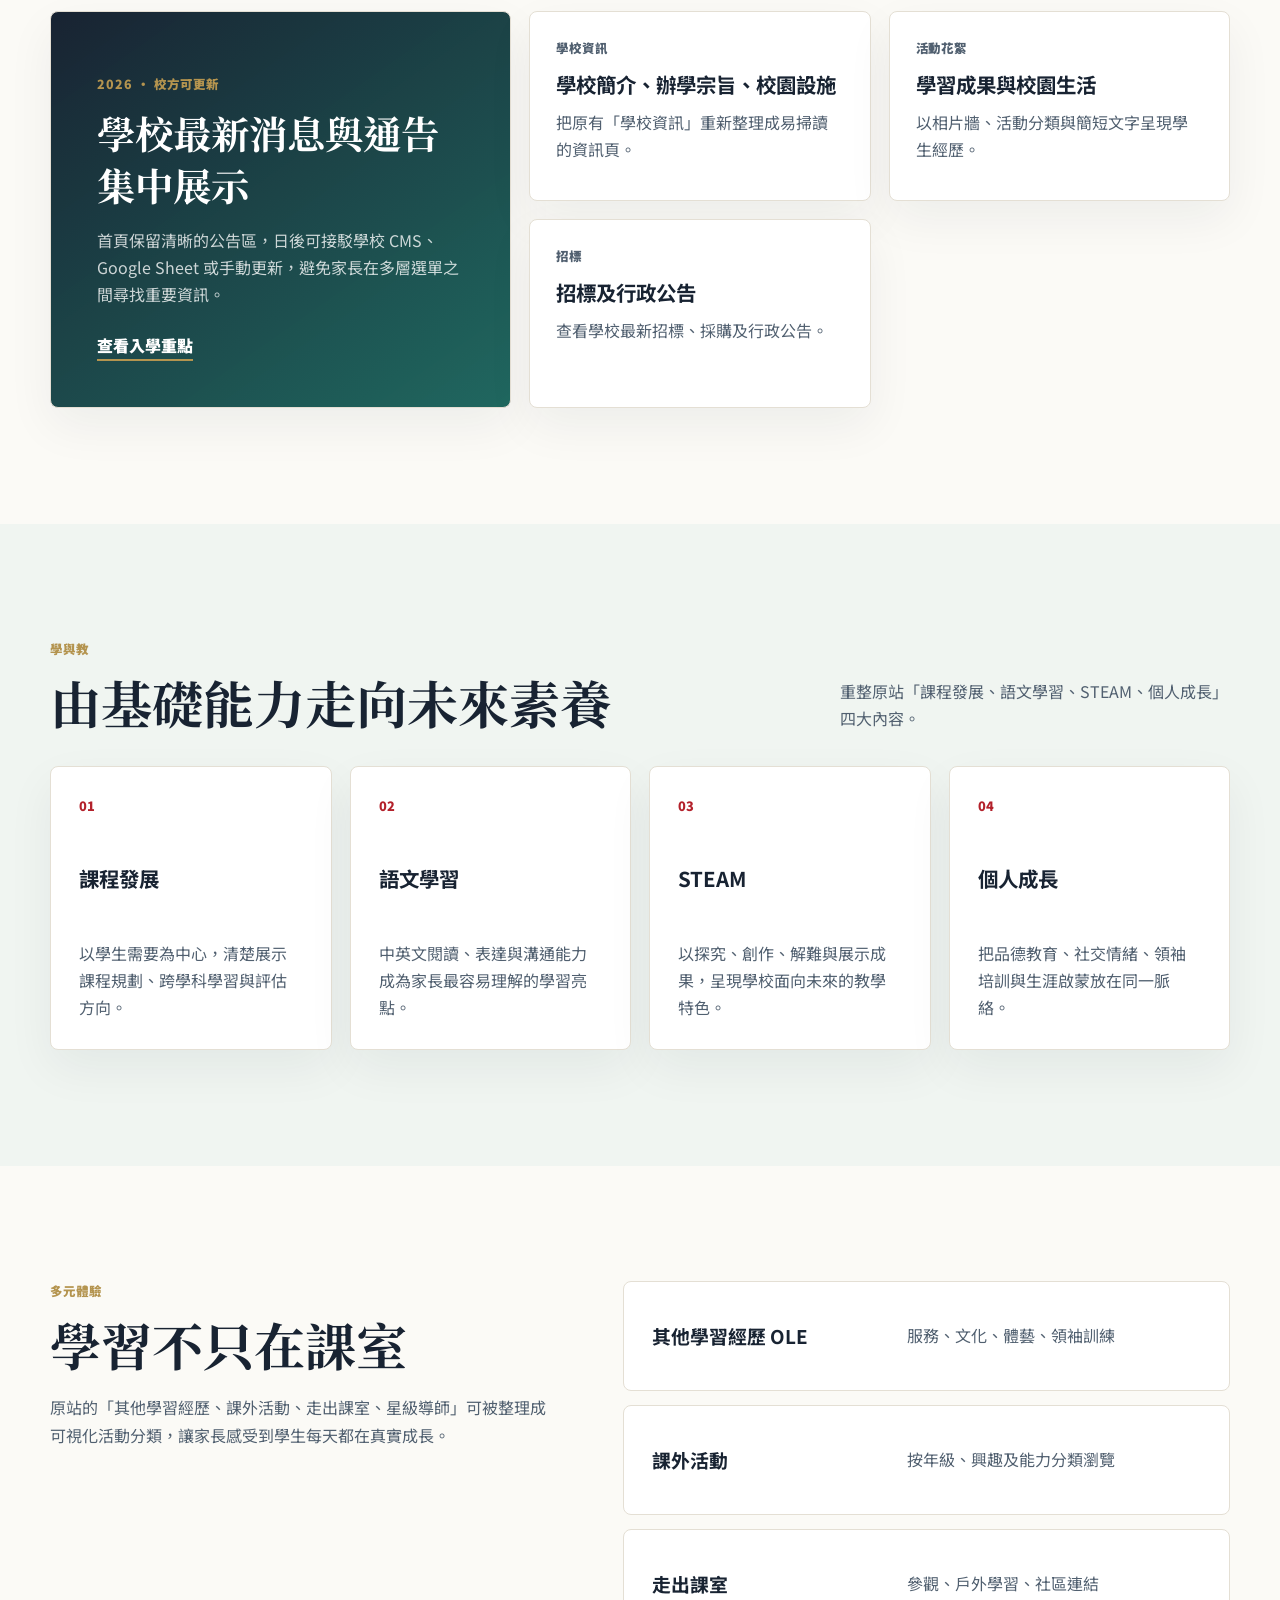
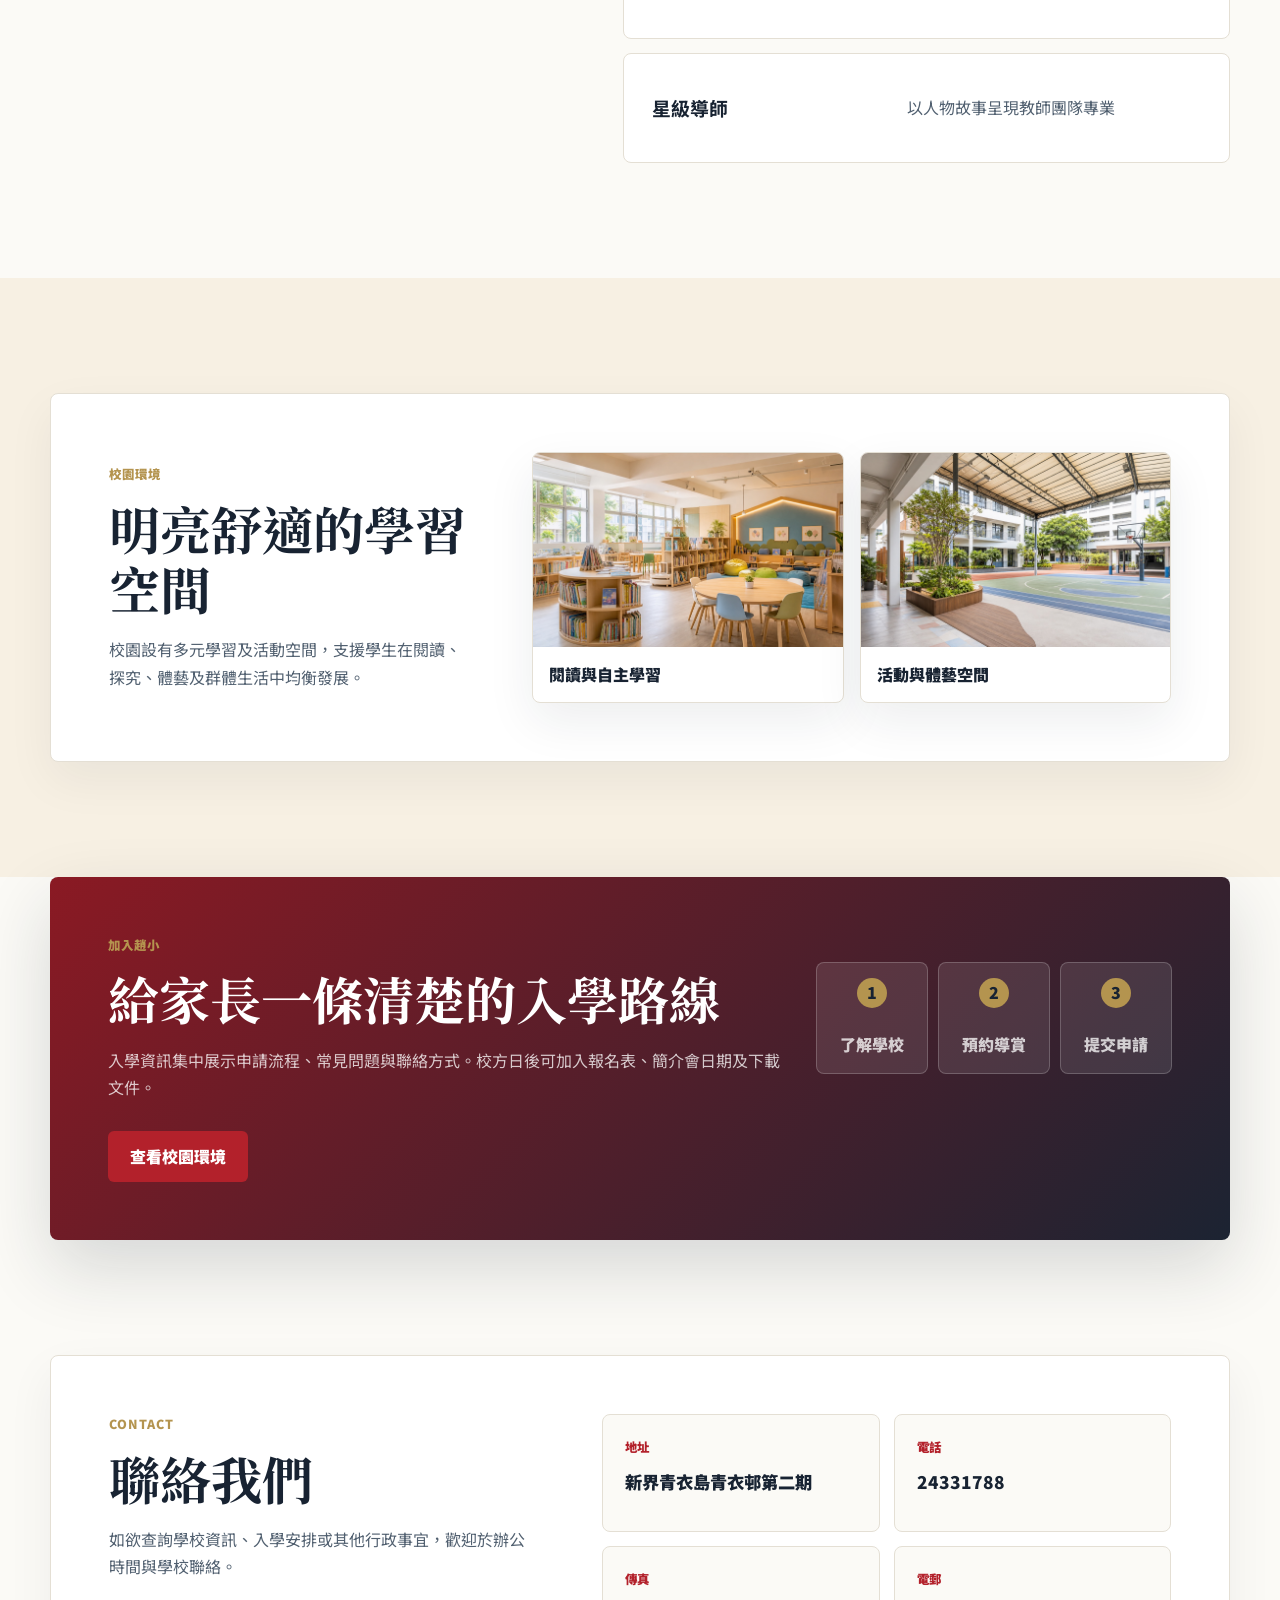
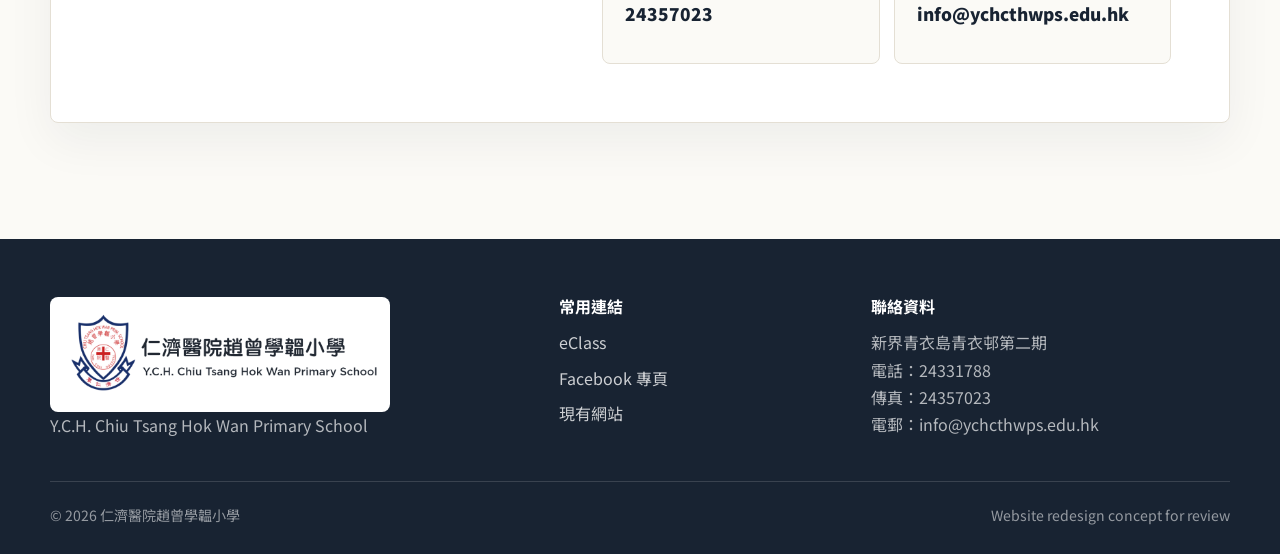
==== commit e61f7b53: "Add editable school contact details" ====
--- a/index.html
+++ b/index.html
@@ -251,9 +251,37 @@
           <a class="button button-primary" href="#campus">查看校園環境</a>
         </div>
       </section>
+
+      <section class="section contact-section" id="contact">
+        <div class="container contact-layout">
+          <div>
+            <p class="section-kicker">Contact</p>
+            <h2 data-content="contact.heading">聯絡我們</h2>
+            <p data-content="contact.copy">如欲查詢學校資訊、入學安排或其他行政事宜，歡迎於辦公時間與學校聯絡。</p>
+          </div>
+          <div class="contact-cards" aria-label="學校聯絡資料">
+            <article>
+              <span>地址</span>
+              <strong data-content="contact.address">新界青衣島青衣邨第二期</strong>
+            </article>
+            <article>
+              <span>電話</span>
+              <a data-content="contact.phone" data-contact-phone href="tel:24331788">24331788</a>
+            </article>
+            <article>
+              <span>傳真</span>
+              <strong data-content="contact.fax">24357023</strong>
+            </article>
+            <article>
+              <span>電郵</span>
+              <a data-content="contact.email" data-contact-email href="mailto:info@ychcthwps.edu.hk">info@ychcthwps.edu.hk</a>
+            </article>
+          </div>
+        </div>
+      </section>
     </main>
 
-    <footer class="footer" id="contact">
+    <footer class="footer">
       <div class="container footer-grid">
         <div>
           <img class="footer-logo" src="assets/school-logo.png" alt="仁濟醫院趙曾學韞小學校徽">
@@ -266,8 +294,11 @@
           <a href="https://ychcthwps.edu.hk/" target="_blank" rel="noreferrer">現有網站</a>
         </div>
         <div>
-          <h2 data-content="contact.heading">內容待校方確認</h2>
-          <p data-content="contact.copy">地址、電話、電郵、校長姓名及最新通告可在校方提供正式資料後加入。</p>
+          <h2>聯絡資料</h2>
+          <p data-content="contact.address">新界青衣島青衣邨第二期</p>
+          <p>電話：<span data-content="contact.phone">24331788</span></p>
+          <p>傳真：<span data-content="contact.fax">24357023</span></p>
+          <p>電郵：<span data-content="contact.email">info@ychcthwps.edu.hk</span></p>
         </div>
       </div>
       <div class="container footer-bottom">
--- a/styles.css
+++ b/styles.css
@@ -764,6 +764,59 @@
 .admission-card .button {
   grid-column: 1 / -1;
   justify-self: start;
+}
+
+.contact-section {
+  background: var(--paper);
+  padding-top: 0;
+}
+
+.contact-layout {
+  display: grid;
+  grid-template-columns: 0.86fr 1.14fr;
+  gap: clamp(28px, 5vw, 70px);
+  align-items: start;
+  padding: clamp(30px, 5vw, 58px);
+  background: white;
+  border: 1px solid var(--line);
+  border-radius: 8px;
+  box-shadow: 0 18px 48px rgba(24, 35, 50, 0.06);
+}
+
+.contact-layout > div:first-child p:last-child {
+  margin-top: 18px;
+  color: var(--ink-soft);
+}
+
+.contact-cards {
+  display: grid;
+  grid-template-columns: repeat(2, 1fr);
+  gap: 14px;
+}
+
+.contact-cards article {
+  min-height: 118px;
+  display: grid;
+  align-content: start;
+  gap: 8px;
+  padding: 22px;
+  background: #fbfaf6;
+  border: 1px solid var(--line);
+  border-radius: 8px;
+}
+
+.contact-cards span {
+  color: var(--crimson);
+  font-size: 0.78rem;
+  font-weight: 900;
+}
+
+.contact-cards strong,
+.contact-cards a {
+  color: var(--ink);
+  font-size: 1.08rem;
+  font-weight: 900;
+  overflow-wrap: anywhere;
 }
 
 .footer {
@@ -909,6 +962,10 @@
     grid-template-columns: 1fr;
   }
 
+  .contact-layout {
+    grid-template-columns: 1fr;
+  }
+
   .subpage-grid {
     grid-template-columns: 1fr;
   }
@@ -982,7 +1039,8 @@
   .quick-grid,
   .news-grid,
   .program-grid,
-  .campus-gallery {
+  .campus-gallery,
+  .contact-cards {
     grid-template-columns: 1fr;
   }
 
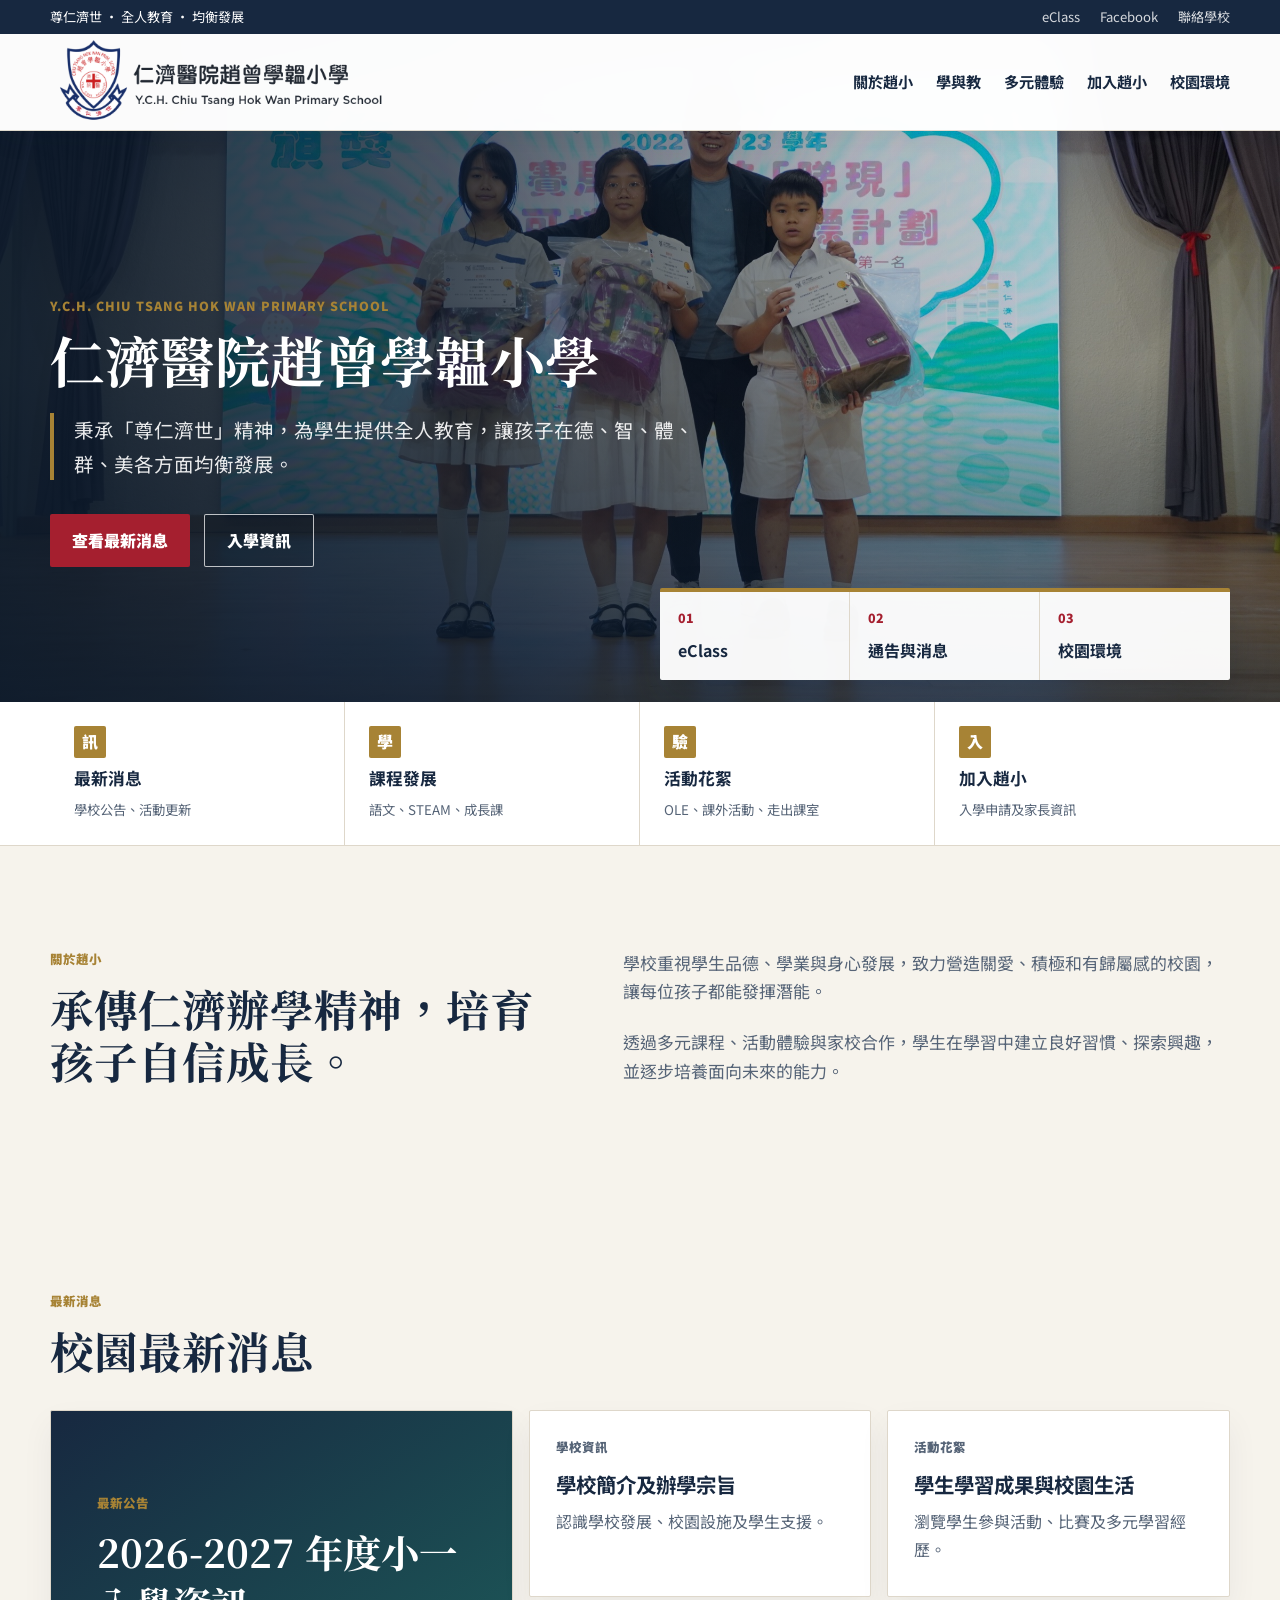
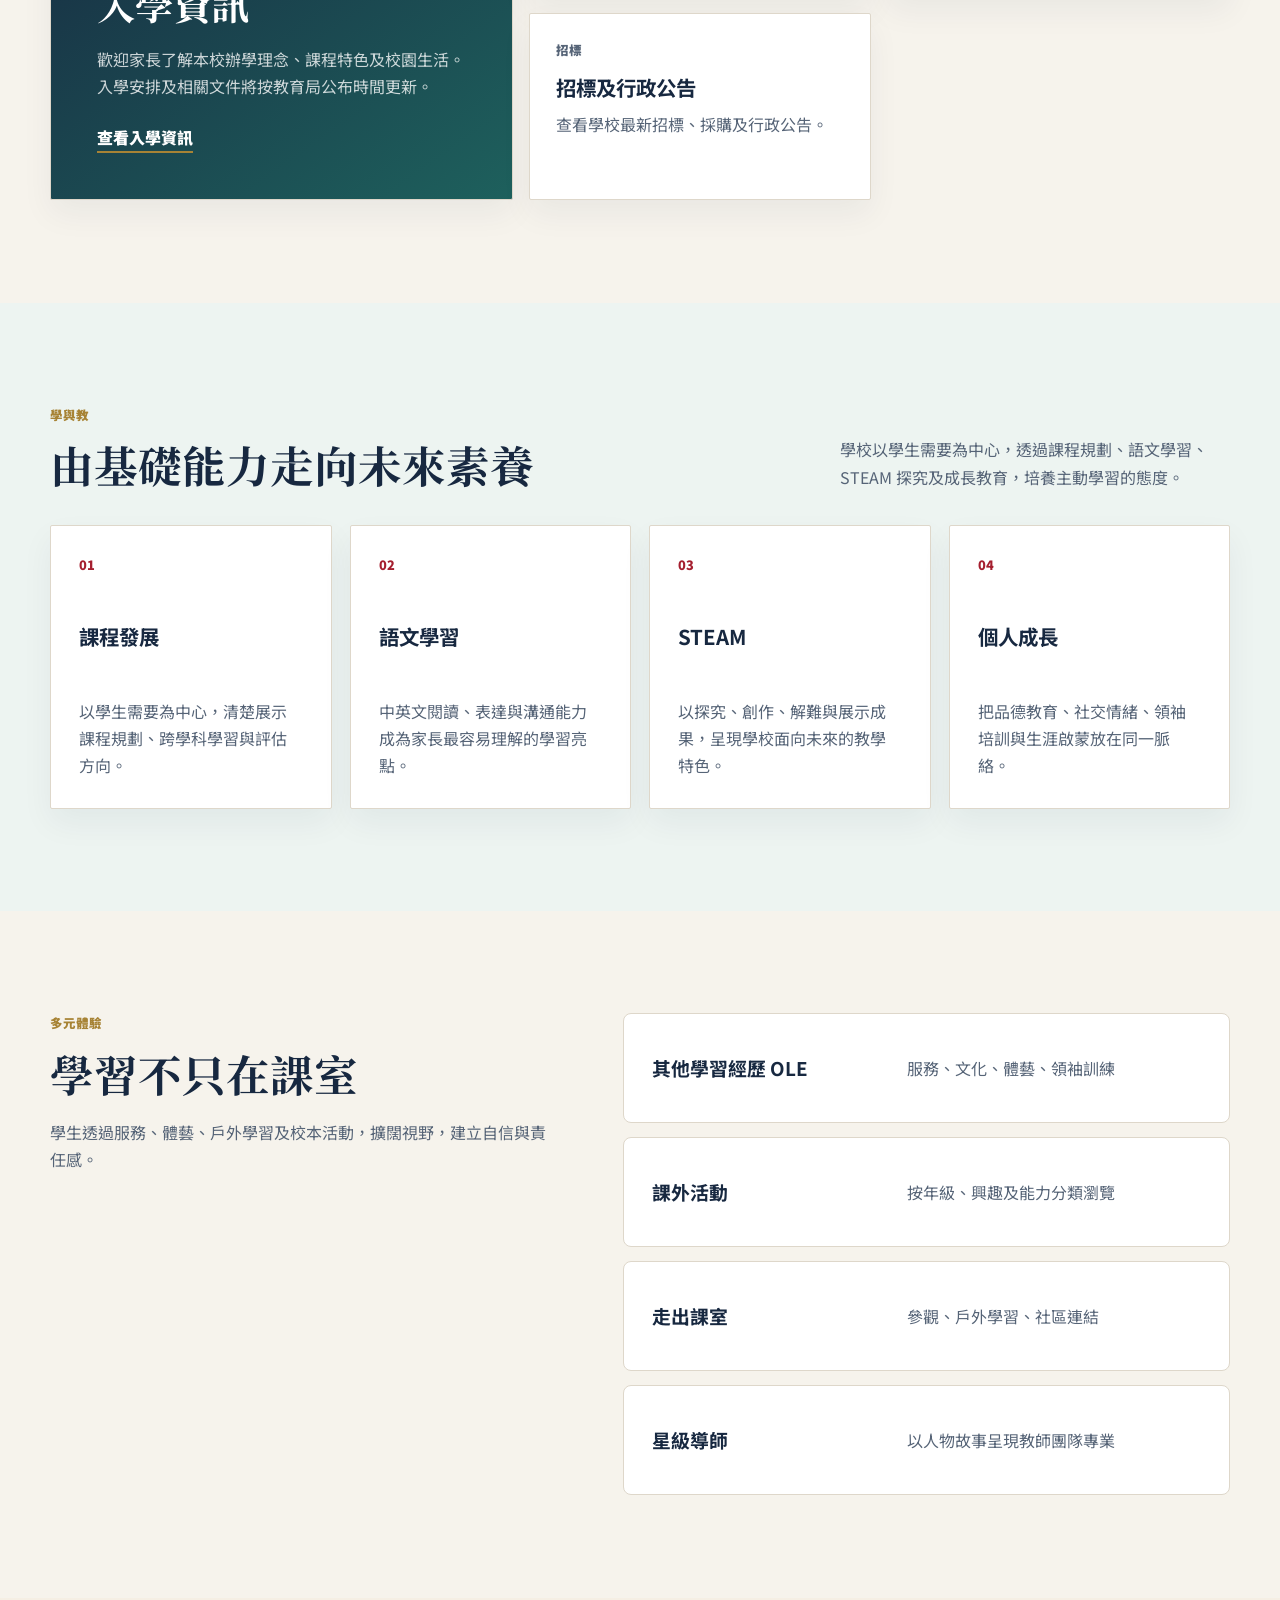
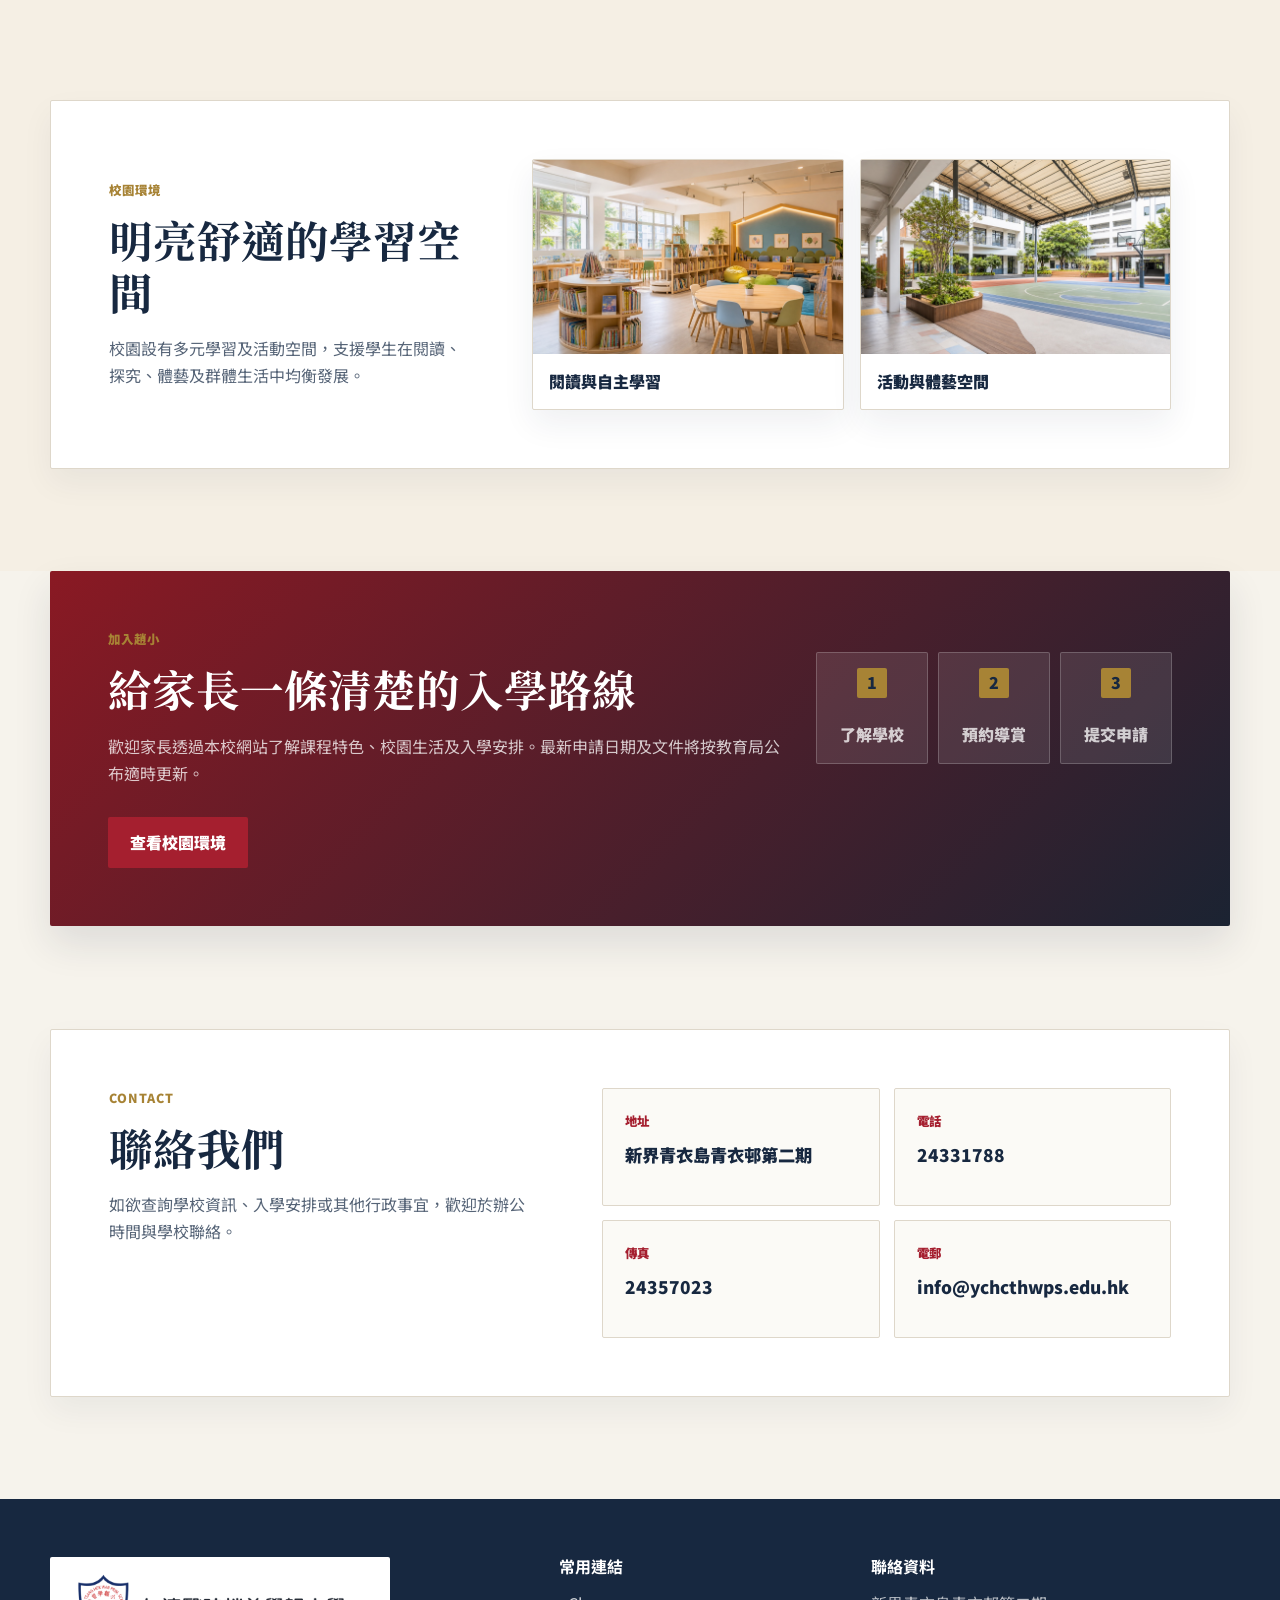
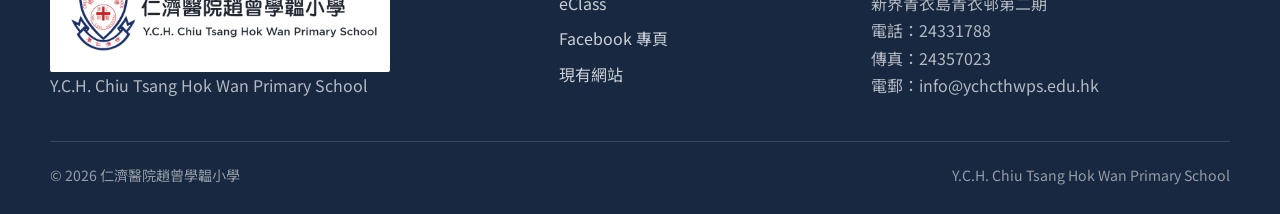
==== commit bfdcb696: "Refine school homepage visual identity" ====
--- a/index.html
+++ b/index.html
@@ -4,9 +4,9 @@
     <meta charset="utf-8">
     <meta name="viewport" content="width=device-width, initial-scale=1">
     <title>仁濟醫院趙曾學韞小學 | Y.C.H. Chiu Tsang Hok Wan Primary School</title>
-    <meta name="description" content="仁濟醫院趙曾學韞小學全新網站概念首頁，整合學校資訊、最新消息、學與教、多元體驗、入學資訊及校園環境。">
+    <meta name="description" content="仁濟醫院趙曾學韞小學官方網站，提供學校資訊、最新消息、學與教、多元體驗、入學資訊及聯絡資料。">
     <meta property="og:title" content="仁濟醫院趙曾學韞小學">
-    <meta property="og:description" content="專業、清晰、適合手機與桌面瀏覽的學校網站首頁。">
+    <meta property="og:description" content="認識仁濟醫院趙曾學韞小學的辦學理念、課程特色、校園生活及入學資訊。">
     <meta property="og:type" content="website">
     <link rel="preconnect" href="https://fonts.googleapis.com">
     <link rel="preconnect" href="https://fonts.gstatic.com" crossorigin>
@@ -19,7 +19,7 @@
     <header class="site-header" data-header>
       <div class="utility-bar">
         <div class="container utility-inner">
-          <span>全人教育 · 多元學習 · 關愛成長</span>
+          <span>尊仁濟世 · 全人教育 · 均衡發展</span>
           <div class="utility-links">
             <a href="https://eclass.ychcthwps.edu.hk/templates/" target="_blank" rel="noreferrer">eClass</a>
             <a href="https://www.facebook.com/ychcthwps" target="_blank" rel="noreferrer">Facebook</a>
@@ -57,7 +57,7 @@
         <div class="container hero-content">
           <p class="eyebrow" data-content="hero.eyebrow">Y.C.H. Chiu Tsang Hok Wan Primary School</p>
           <h1 id="hero-title" data-content="hero.title">仁濟醫院趙曾學韞小學</h1>
-          <p class="hero-copy" data-content="hero.copy">以清晰方向、關愛校園與多元學習經歷，陪伴孩子建立自信、好奇心與面向未來的能力。</p>
+          <p class="hero-copy" data-content="hero.copy">秉承「尊仁濟世」精神，為學生提供全人教育，讓孩子在德、智、體、群、美各方面均衡發展。</p>
           <div class="hero-actions">
             <a class="button button-primary" href="#news">查看最新消息</a>
             <a class="button button-secondary" href="#admission">入學資訊</a>
@@ -109,11 +109,11 @@
         <div class="container split-grid">
           <div>
             <p class="section-kicker">關於趙小</p>
-            <h2 data-content="about.heading">把學校資訊變得清楚、可信、容易閱讀。</h2>
+            <h2 data-content="about.heading">承傳仁濟辦學精神，培育孩子自信成長。</h2>
           </div>
           <div class="lead-stack">
-            <p data-content="about.paragraph1">新版網站以校長、家長、學生最常用的資訊為先：最新消息、學校資訊、學與教、活動花絮、入學資訊與常用連結全部可在首頁快速到達。</p>
-            <p data-content="about.paragraph2">視覺上保留仁濟辦學的穩重感，同時加入更明亮、現代的版面節奏，讓桌面瀏覽顯得專業，手機瀏覽亦能快速操作。</p>
+            <p data-content="about.paragraph1">學校重視學生品德、學業與身心發展，致力營造關愛、積極和有歸屬感的校園，讓每位孩子都能發揮潛能。</p>
+            <p data-content="about.paragraph2">透過多元課程、活動體驗與家校合作，學生在學習中建立良好習慣、探索興趣，並逐步培養面向未來的能力。</p>
           </div>
         </div>
       </section>
@@ -123,26 +123,26 @@
           <div class="section-heading">
             <div>
               <p class="section-kicker">最新消息</p>
-              <h2 data-content="news.heading">重要資訊一眼看到</h2>
+              <h2 data-content="news.heading">校園最新消息</h2>
             </div>
           </div>
 
           <div class="news-grid" data-news-grid>
             <article class="feature-news">
-              <p class="date">2026 · 校方可更新</p>
-              <h3>學校最新消息與通告集中展示</h3>
-              <p>首頁保留清晰的公告區，日後可接駁學校 CMS、Google Sheet 或手動更新，避免家長在多層選單之間尋找重要資訊。</p>
-              <a href="#admission">查看入學重點</a>
+              <p class="date">最新公告</p>
+              <h3>2026-2027 年度小一入學資訊</h3>
+              <p>歡迎家長了解本校辦學理念、課程特色及校園生活。入學安排及相關文件將按教育局公布時間更新。</p>
+              <a href="#admission">查看入學資訊</a>
             </article>
             <article class="news-card">
               <p class="date">學校資訊</p>
-              <h3>學校簡介、辦學宗旨、校園設施</h3>
-              <p>把原有「學校資訊」重新整理成易掃讀的資訊頁。</p>
+              <h3>學校簡介及辦學宗旨</h3>
+              <p>認識學校發展、校園設施及學生支援。</p>
             </article>
             <article class="news-card">
               <p class="date">活動花絮</p>
-              <h3>學習成果與校園生活</h3>
-              <p>以相片牆、活動分類與簡短文字呈現學生經歷。</p>
+              <h3>學生學習成果與校園生活</h3>
+              <p>瀏覽學生參與活動、比賽及多元學習經歷。</p>
             </article>
             <a class="news-card news-card-link" href="tender.html">
               <p class="date">招標</p>
@@ -160,7 +160,7 @@
               <p class="section-kicker">學與教</p>
               <h2>由基礎能力走向未來素養</h2>
             </div>
-            <p class="section-note">重整原站「課程發展、語文學習、STEAM、個人成長」四大內容。</p>
+            <p class="section-note">學校以學生需要為中心，透過課程規劃、語文學習、STEAM 探究及成長教育，培養主動學習的態度。</p>
           </div>
 
           <div class="program-grid">
@@ -193,7 +193,7 @@
           <div>
             <p class="section-kicker">多元體驗</p>
             <h2>學習不只在課室</h2>
-            <p>原站的「其他學習經歷、課外活動、走出課室、星級導師」可被整理成可視化活動分類，讓家長感受到學生每天都在真實成長。</p>
+            <p>學生透過服務、體藝、戶外學習及校本活動，擴闊視野，建立自信與責任感。</p>
           </div>
           <div class="experience-list">
             <a href="#experiences">
@@ -241,7 +241,7 @@
           <div>
             <p class="section-kicker">加入趙小</p>
             <h2 data-content="admission.heading">給家長一條清楚的入學路線</h2>
-            <p data-content="admission.copy">入學資訊集中展示申請流程、常見問題與聯絡方式。校方日後可加入報名表、簡介會日期及下載文件。</p>
+            <p data-content="admission.copy">歡迎家長透過本校網站了解課程特色、校園生活及入學安排。最新申請日期及文件將按教育局公布適時更新。</p>
           </div>
           <div class="admission-steps" aria-label="入學流程">
             <div><span>1</span><p>了解學校</p></div>
@@ -303,7 +303,7 @@
       </div>
       <div class="container footer-bottom">
         <span>© 2026 仁濟醫院趙曾學韞小學</span>
-        <span>Website redesign concept for review</span>
+        <span>Y.C.H. Chiu Tsang Hok Wan Primary School</span>
       </div>
     </footer>
 
--- a/styles.css
+++ b/styles.css
@@ -1,15 +1,15 @@
 :root {
-  --ink: #182332;
-  --ink-soft: #516070;
-  --paper: #fbfaf6;
+  --ink: #172840;
+  --ink-soft: #566477;
+  --paper: #f6f3ec;
   --surface: #ffffff;
-  --line: #e4dfd4;
-  --crimson: #b3212b;
-  --crimson-dark: #891923;
-  --gold: #b4944f;
-  --green: #217568;
-  --sky: #d8eef0;
-  --shadow: 0 28px 70px rgba(24, 35, 50, 0.16);
+  --line: #ded7ca;
+  --crimson: #a51f2f;
+  --crimson-dark: #7f1724;
+  --gold: #a78335;
+  --green: #1f6b62;
+  --sky: #dcebed;
+  --shadow: 0 18px 38px rgba(23, 40, 64, 0.11);
   --container: min(1180px, calc(100vw - 40px));
 }
 
@@ -27,6 +27,7 @@
   background: var(--paper);
   font-family: "Noto Sans HK", sans-serif;
   line-height: 1.7;
+  text-rendering: optimizeLegibility;
 }
 
 body.menu-open {
@@ -76,26 +77,29 @@
   position: fixed;
   inset: 0 0 auto;
   z-index: 20;
-  color: white;
+  color: var(--ink);
+  background: rgba(255, 255, 255, 0.985);
+  border-bottom: 1px solid rgba(222, 215, 202, 0.92);
+  box-shadow: 0 8px 24px rgba(23, 40, 64, 0.08);
+  backdrop-filter: blur(18px);
   transition: background 180ms ease, box-shadow 180ms ease, color 180ms ease;
 }
 
 .site-header.is-scrolled,
 .site-header.menu-active {
   color: var(--ink);
-  background: rgba(251, 250, 246, 0.96);
-  box-shadow: 0 10px 35px rgba(24, 35, 50, 0.08);
-  backdrop-filter: blur(18px);
+  background: rgba(255, 255, 255, 0.98);
+  box-shadow: 0 12px 34px rgba(24, 39, 58, 0.1);
 }
 
 .utility-bar {
-  background: rgba(24, 35, 50, 0.92);
+  background: var(--ink);
   color: white;
-  font-size: 0.85rem;
+  font-size: 0.82rem;
 }
 
 .utility-inner {
-  min-height: 38px;
+  min-height: 34px;
   display: flex;
   align-items: center;
   justify-content: space-between;
@@ -105,7 +109,7 @@
 .utility-links {
   display: flex;
   align-items: center;
-  gap: 18px;
+  gap: 20px;
 }
 
 .utility-links a {
@@ -123,13 +127,12 @@
 .brand {
   display: inline-flex;
   align-items: center;
-  width: clamp(220px, 28vw, 360px);
-  padding: 8px 12px;
-  background: rgba(255, 255, 255, 0.86);
-  border: 1px solid rgba(255, 255, 255, 0.48);
-  border-radius: 8px;
-  backdrop-filter: blur(12px);
-  box-shadow: 0 12px 34px rgba(24, 35, 50, 0.12);
+  width: clamp(250px, 26vw, 350px);
+  padding: 0;
+  background: transparent;
+  border: 0;
+  border-radius: 0;
+  box-shadow: none;
 }
 
 .brand img {
@@ -140,19 +143,16 @@
 .nav-links {
   display: flex;
   align-items: center;
-  gap: clamp(16px, 2.2vw, 34px);
+  gap: clamp(14px, 1.8vw, 26px);
   font-weight: 700;
   color: currentColor;
 }
 
 .nav-links a {
   position: relative;
-  padding-block: 8px;
-  text-shadow: 0 1px 18px rgba(0, 0, 0, 0.5);
-}
-
-.site-header.is-scrolled .nav-links a,
-.site-header.menu-active .nav-links a {
+  padding-block: 12px;
+  color: var(--ink);
+  font-size: 0.95rem;
   text-shadow: none;
 }
 
@@ -162,8 +162,8 @@
   left: 0;
   right: 0;
   bottom: 0;
-  height: 2px;
-  background: currentColor;
+  height: 3px;
+  background: var(--crimson);
   transform: scaleX(0);
   transform-origin: left;
   transition: transform 180ms ease;
@@ -195,11 +195,11 @@
 
 .hero {
   position: relative;
-  min-height: 86svh;
+  min-height: 78svh;
   display: grid;
   align-items: end;
   overflow: hidden;
-  padding-top: 120px;
+  padding-top: 116px;
   color: white;
   isolation: isolate;
 }
@@ -214,19 +214,19 @@
 
 .hero-image {
   object-fit: cover;
-  object-position: center;
+  object-position: center 34%;
   z-index: -3;
 }
 
 .hero-scrim {
   z-index: -2;
   background:
-    linear-gradient(90deg, rgba(12, 20, 29, 0.86) 0%, rgba(12, 20, 29, 0.58) 42%, rgba(12, 20, 29, 0.2) 100%),
-    linear-gradient(0deg, rgba(12, 20, 29, 0.62) 0%, rgba(12, 20, 29, 0) 38%);
+    linear-gradient(90deg, rgba(11, 25, 43, 0.9) 0%, rgba(11, 25, 43, 0.72) 35%, rgba(11, 25, 43, 0.28) 68%, rgba(11, 25, 43, 0.1) 100%),
+    linear-gradient(0deg, rgba(11, 25, 43, 0.68) 0%, rgba(11, 25, 43, 0.04) 48%);
 }
 
 .hero-content {
-  padding: 0 0 clamp(96px, 14vh, 150px);
+  padding: 0 0 clamp(112px, 15vh, 152px);
 }
 
 .eyebrow,
@@ -242,18 +242,22 @@
 
 .hero h1 {
   margin: 0;
-  max-width: 780px;
+  max-width: 820px;
   font-family: "Noto Serif HK", serif;
-  font-size: clamp(2.7rem, 7.2vw, 6.7rem);
-  line-height: 1.06;
+  font-size: clamp(2.35rem, 4.3vw, 4.05rem);
+  line-height: 1.14;
   letter-spacing: 0;
+  word-break: keep-all;
+  text-wrap: balance;
 }
 
 .hero-copy {
-  max-width: 680px;
-  margin: 24px 0 0;
-  color: rgba(255, 255, 255, 0.88);
-  font-size: clamp(1.05rem, 2vw, 1.35rem);
+  max-width: 650px;
+  margin: 22px 0 0;
+  padding-left: 20px;
+  color: rgba(255, 255, 255, 0.9);
+  border-left: 4px solid var(--gold);
+  font-size: clamp(1.02rem, 1.65vw, 1.22rem);
 }
 
 .hero-actions {
@@ -269,7 +273,7 @@
   justify-content: center;
   min-height: 48px;
   padding: 12px 22px;
-  border-radius: 6px;
+  border-radius: 2px;
   font-weight: 900;
   transition: transform 180ms ease, background 180ms ease, color 180ms ease;
 }
@@ -289,30 +293,28 @@
 
 .button-secondary {
   color: white;
-  border: 1px solid rgba(255, 255, 255, 0.62);
-  background: rgba(255, 255, 255, 0.08);
-  backdrop-filter: blur(10px);
+  border: 1px solid rgba(255, 255, 255, 0.72);
+  background: rgba(15, 28, 43, 0.18);
 }
 
 .hero-panel {
   position: absolute;
   right: max(20px, calc((100vw - 1180px) / 2));
-  bottom: 28px;
-  display: grid;
-  grid-template-columns: repeat(3, minmax(140px, 1fr));
-  width: min(560px, calc(100vw - 40px));
-  background: rgba(251, 250, 246, 0.94);
+  bottom: 22px;
+  display: grid;
+  grid-template-columns: repeat(3, minmax(132px, 1fr));
+  width: min(570px, calc(100vw - 40px));
+  background: rgba(255, 255, 255, 0.96);
   color: var(--ink);
-  border: 1px solid rgba(255, 255, 255, 0.58);
-  border-radius: 8px;
-  box-shadow: var(--shadow);
+  border-top: 4px solid var(--gold);
+  border-radius: 2px;
+  box-shadow: 0 18px 42px rgba(11, 25, 43, 0.18);
   overflow: hidden;
-  backdrop-filter: blur(18px);
 }
 
 .hero-panel a {
-  padding: 18px;
-  min-height: 94px;
+  padding: 16px 18px;
+  min-height: 86px;
   border-right: 1px solid var(--line);
 }
 
@@ -333,8 +335,9 @@
 }
 
 .quick-band {
-  background: var(--ink);
-  color: white;
+  background: #ffffff;
+  color: var(--ink);
+  border-bottom: 1px solid var(--line);
 }
 
 .quick-grid {
@@ -345,9 +348,14 @@
 .quick-grid a {
   display: grid;
   gap: 6px;
-  min-height: 132px;
-  padding: 26px 24px;
-  border-right: 1px solid rgba(255, 255, 255, 0.12);
+  min-height: 122px;
+  padding: 24px;
+  border-right: 1px solid var(--line);
+  transition: background 160ms ease;
+}
+
+.quick-grid a:hover {
+  background: #fbfaf6;
 }
 
 .quick-grid a:last-child {
@@ -355,13 +363,13 @@
 }
 
 .quick-icon {
-  width: 34px;
-  height: 34px;
+  width: 32px;
+  height: 32px;
   display: inline-grid;
   place-items: center;
-  color: var(--ink);
+  color: white;
   background: var(--gold);
-  border-radius: 50%;
+  border-radius: 2px;
   font-weight: 900;
 }
 
@@ -370,11 +378,11 @@
 }
 
 .quick-grid small {
-  color: rgba(255, 255, 255, 0.66);
+  color: var(--ink-soft);
 }
 
 .section {
-  padding: clamp(72px, 9vw, 120px) 0;
+  padding: clamp(70px, 8vw, 112px) 0;
 }
 
 .section-split {
@@ -392,8 +400,8 @@
 h2 {
   margin: 0;
   font-family: "Noto Serif HK", serif;
-  font-size: clamp(2rem, 4vw, 4rem);
-  line-height: 1.18;
+  font-size: clamp(1.9rem, 3.4vw, 3.35rem);
+  line-height: 1.2;
   letter-spacing: 0;
 }
 
@@ -436,7 +444,7 @@
 .news-grid {
   display: grid;
   grid-template-columns: 1.35fr 1fr 1fr;
-  gap: 18px;
+  gap: 16px;
 }
 
 .feature-news,
@@ -444,8 +452,8 @@
 .program-grid article {
   background: var(--surface);
   border: 1px solid var(--line);
-  border-radius: 8px;
-  box-shadow: 0 18px 48px rgba(24, 35, 50, 0.06);
+  border-radius: 2px;
+  box-shadow: 0 14px 32px rgba(23, 40, 64, 0.055);
 }
 
 .feature-news {
@@ -456,7 +464,7 @@
   justify-content: flex-end;
   padding: clamp(28px, 4vw, 46px);
   background:
-    linear-gradient(145deg, rgba(24, 35, 50, 0.94), rgba(33, 117, 104, 0.84)),
+    linear-gradient(145deg, rgba(23, 40, 64, 0.96), rgba(31, 107, 98, 0.84)),
     var(--ink);
   color: white;
 }
@@ -515,7 +523,7 @@
 }
 
 .learning-section {
-  background: #f0f5f1;
+  background: #edf4f1;
 }
 
 .program-grid {
@@ -592,7 +600,7 @@
 }
 
 .campus-section {
-  background: #f7f0e3;
+  background: #f5efe4;
 }
 
 .campus-panel {
@@ -603,8 +611,8 @@
   padding: clamp(30px, 5vw, 58px);
   background: white;
   border: 1px solid var(--line);
-  border-radius: 8px;
-  box-shadow: 0 18px 48px rgba(24, 35, 50, 0.06);
+  border-radius: 2px;
+  box-shadow: 0 14px 32px rgba(23, 40, 64, 0.055);
 }
 
 .campus-copy p:last-child {
@@ -623,8 +631,8 @@
   overflow: hidden;
   background: var(--surface);
   border: 1px solid var(--line);
-  border-radius: 8px;
-  box-shadow: 0 18px 48px rgba(24, 35, 50, 0.08);
+  border-radius: 2px;
+  box-shadow: 0 14px 32px rgba(23, 40, 64, 0.07);
 }
 
 .campus-gallery img {
@@ -675,7 +683,7 @@
   width: 100%;
   padding: 18px;
   background: white;
-  border-radius: 8px;
+  border-radius: 2px;
 }
 
 .tender-detail {
@@ -687,8 +695,8 @@
   padding: clamp(28px, 5vw, 56px);
   background: white;
   border: 1px solid var(--line);
-  border-radius: 8px;
-  box-shadow: 0 18px 48px rgba(24, 35, 50, 0.06);
+  border-radius: 2px;
+  box-shadow: 0 14px 32px rgba(23, 40, 64, 0.055);
 }
 
 .tender-article h2 {
@@ -717,7 +725,7 @@
   background:
     linear-gradient(135deg, rgba(137, 25, 35, 0.98), rgba(24, 35, 50, 0.98)),
     var(--crimson);
-  border-radius: 8px;
+  border-radius: 2px;
   box-shadow: var(--shadow);
 }
 
@@ -741,7 +749,7 @@
   padding: 12px;
   background: rgba(255, 255, 255, 0.1);
   border: 1px solid rgba(255, 255, 255, 0.2);
-  border-radius: 8px;
+  border-radius: 2px;
 }
 
 .admission-steps span {
@@ -751,7 +759,7 @@
   place-items: center;
   color: var(--ink);
   background: var(--gold);
-  border-radius: 50%;
+  border-radius: 2px;
   font-weight: 900;
 }
 
@@ -779,8 +787,8 @@
   padding: clamp(30px, 5vw, 58px);
   background: white;
   border: 1px solid var(--line);
-  border-radius: 8px;
-  box-shadow: 0 18px 48px rgba(24, 35, 50, 0.06);
+  border-radius: 2px;
+  box-shadow: 0 14px 32px rgba(23, 40, 64, 0.055);
 }
 
 .contact-layout > div:first-child p:last-child {
@@ -802,7 +810,7 @@
   padding: 22px;
   background: #fbfaf6;
   border: 1px solid var(--line);
-  border-radius: 8px;
+  border-radius: 2px;
 }
 
 .contact-cards span {
@@ -835,7 +843,7 @@
   width: min(340px, 100%);
   padding: 12px;
   background: white;
-  border-radius: 8px;
+  border-radius: 2px;
 }
 
 .footer p {
@@ -887,7 +895,7 @@
     background: var(--surface);
     color: var(--ink);
     border: 1px solid var(--line);
-    border-radius: 8px;
+    border-radius: 2px;
     box-shadow: var(--shadow);
     transform: translateY(-14px);
     opacity: 0;
@@ -932,7 +940,7 @@
   }
 
   .quick-grid a:nth-child(-n+2) {
-    border-bottom: 1px solid rgba(255, 255, 255, 0.12);
+    border-bottom: 1px solid var(--line);
   }
 
   .split-grid,
@@ -988,16 +996,25 @@
 
   .brand {
     width: min(255px, calc(100vw - 96px));
-    padding: 6px 8px;
+    padding: 0;
   }
 
   .hero {
-    min-height: 92svh;
-    padding-top: 112px;
+    min-height: 90svh;
+    padding-top: 116px;
   }
 
   .hero-content {
-    padding-bottom: 250px;
+    padding-bottom: 252px;
+  }
+
+  .hero h1 {
+    max-width: 100%;
+    font-size: clamp(2rem, 8.6vw, 2.38rem);
+    line-height: 1.16;
+    word-break: normal;
+    overflow-wrap: anywhere;
+    text-wrap: balance;
   }
 
   .hero-actions,
@@ -1047,7 +1064,7 @@
   .quick-grid a {
     min-height: 112px;
     border-right: 0;
-    border-bottom: 1px solid rgba(255, 255, 255, 0.12);
+    border-bottom: 1px solid var(--line);
   }
 
   .quick-grid a:last-child {
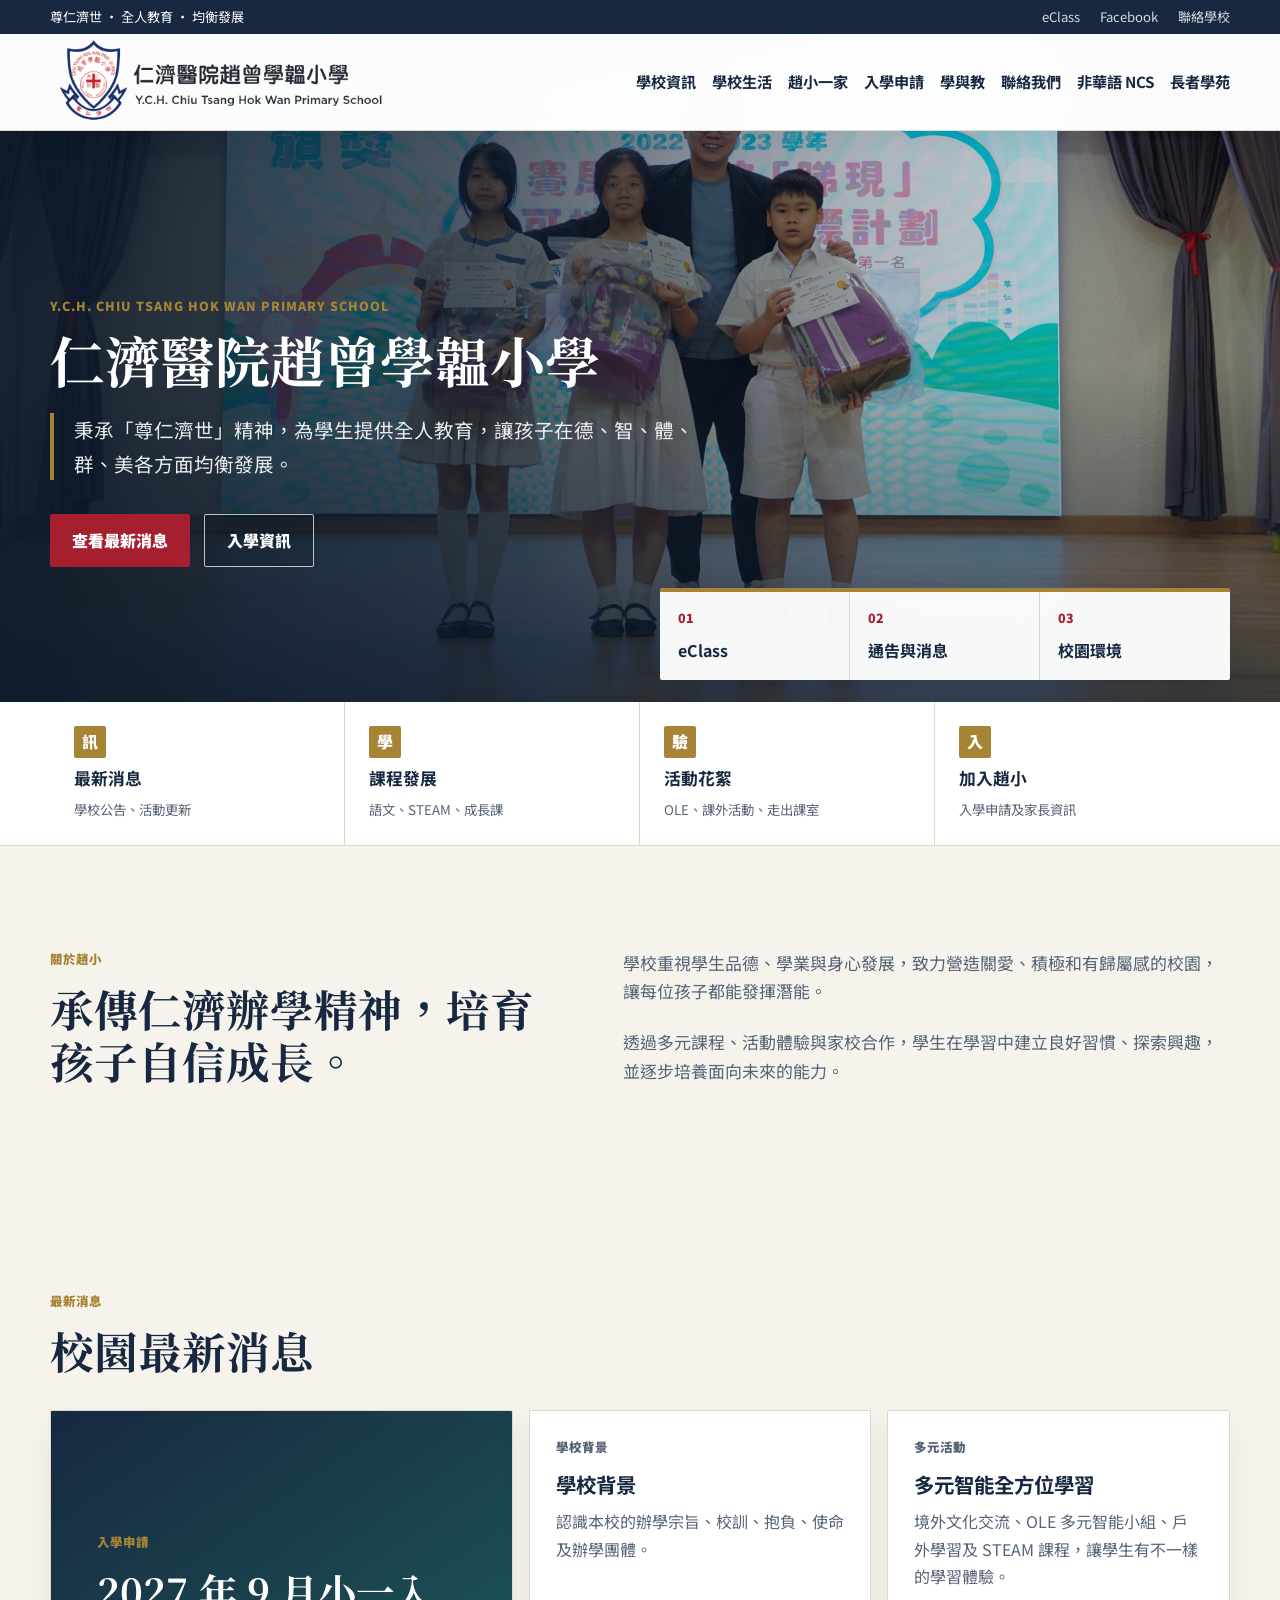
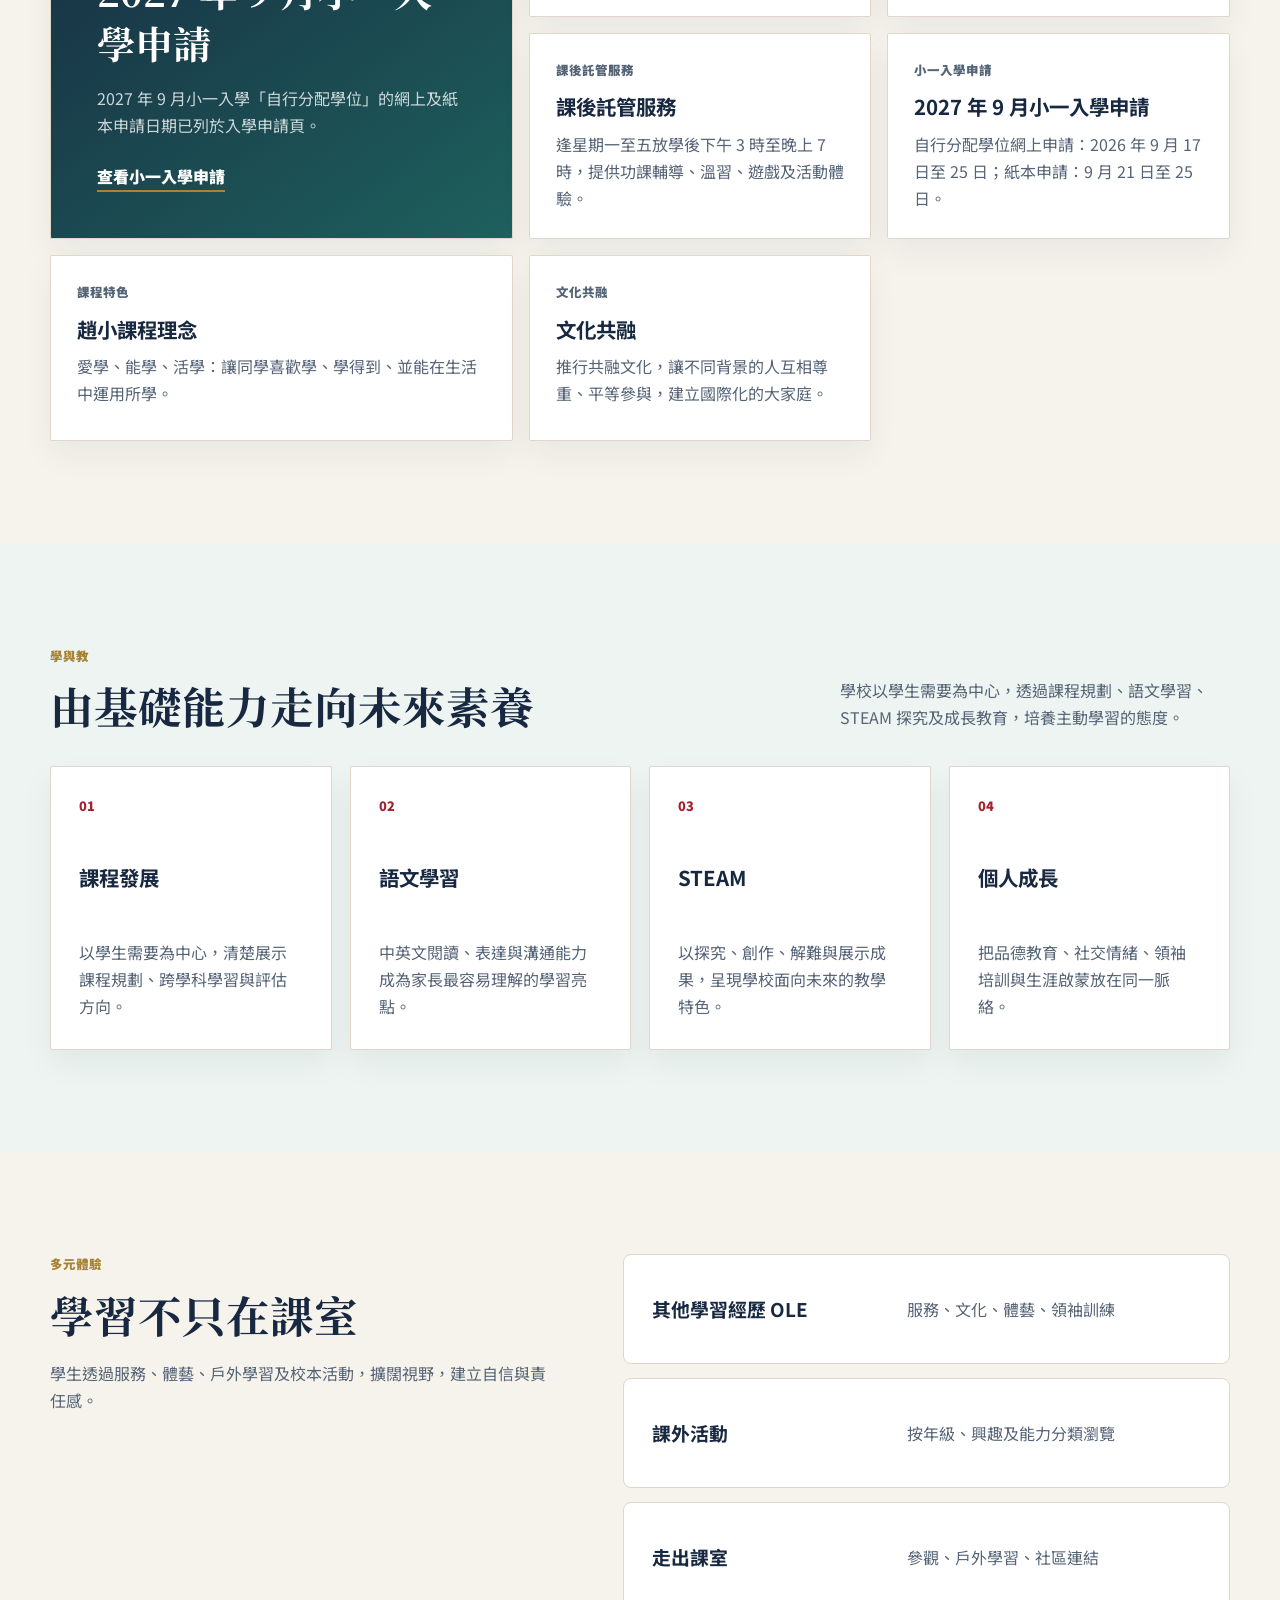
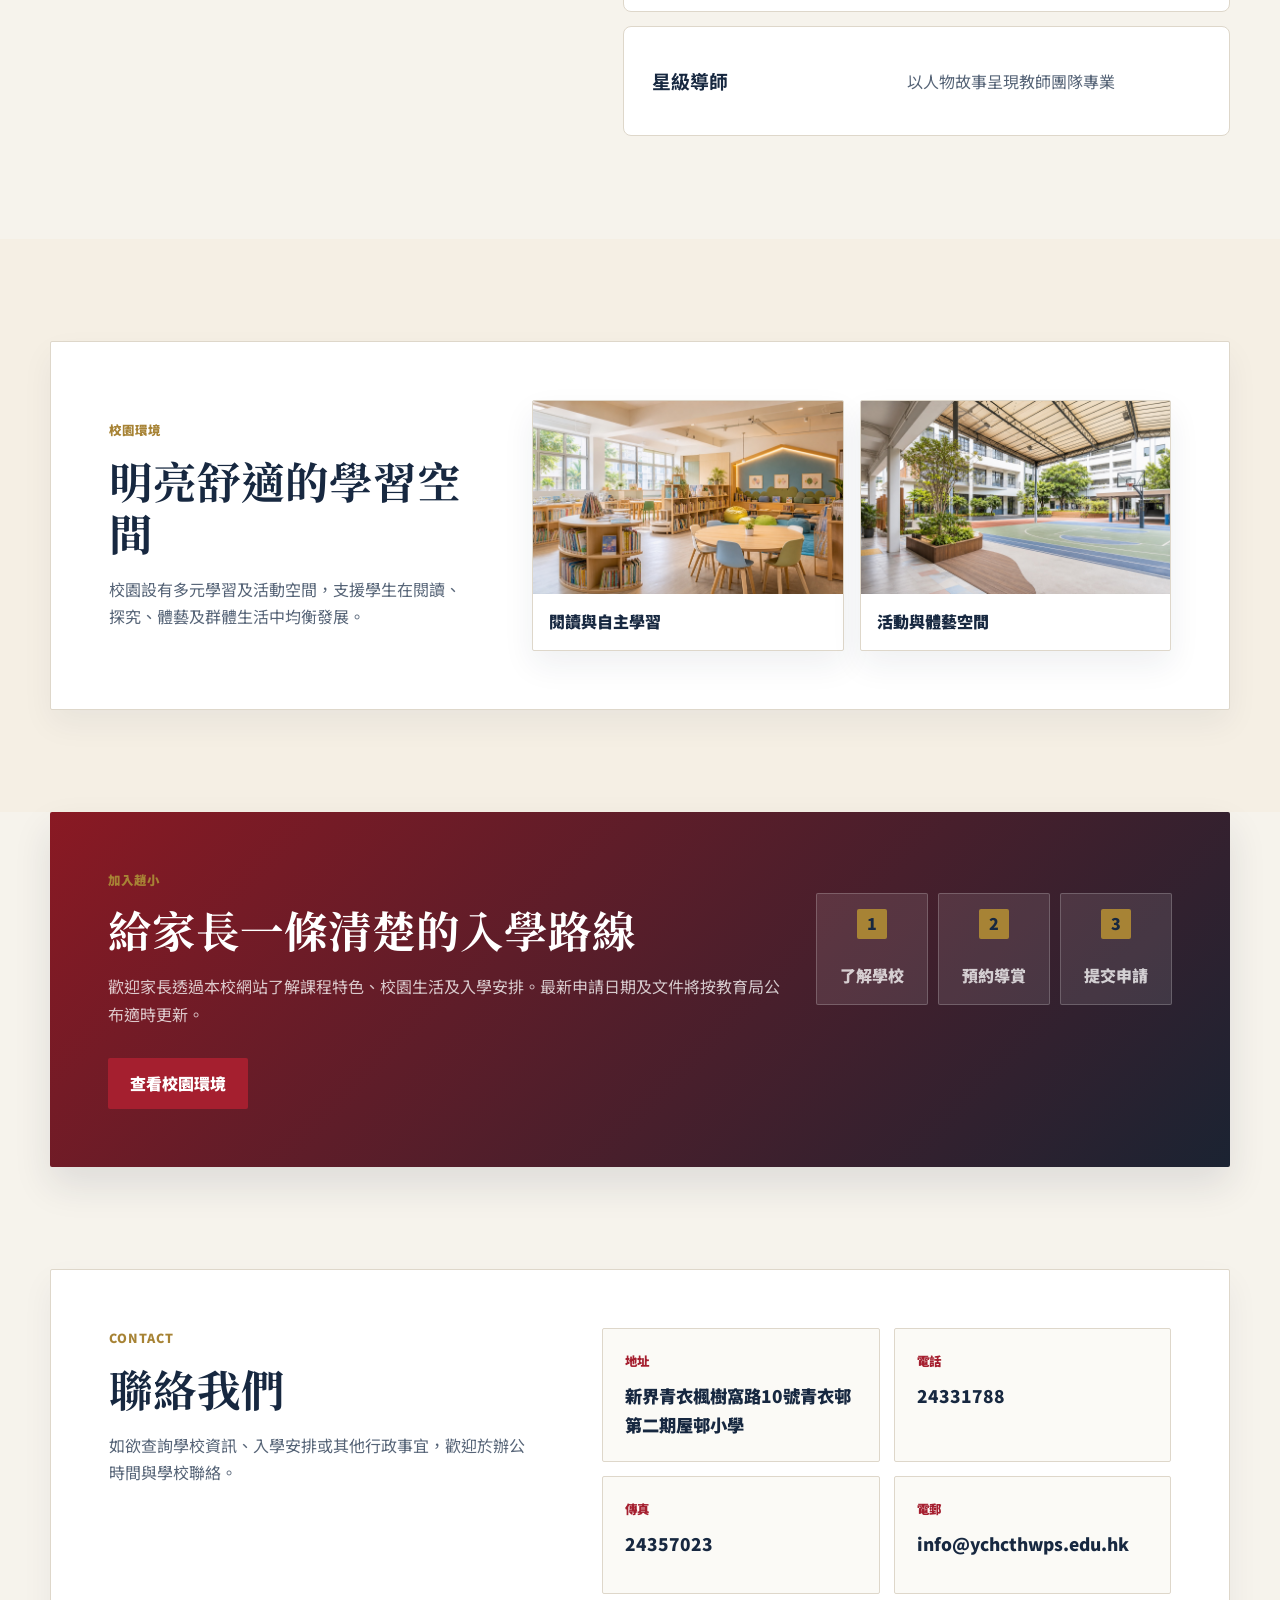
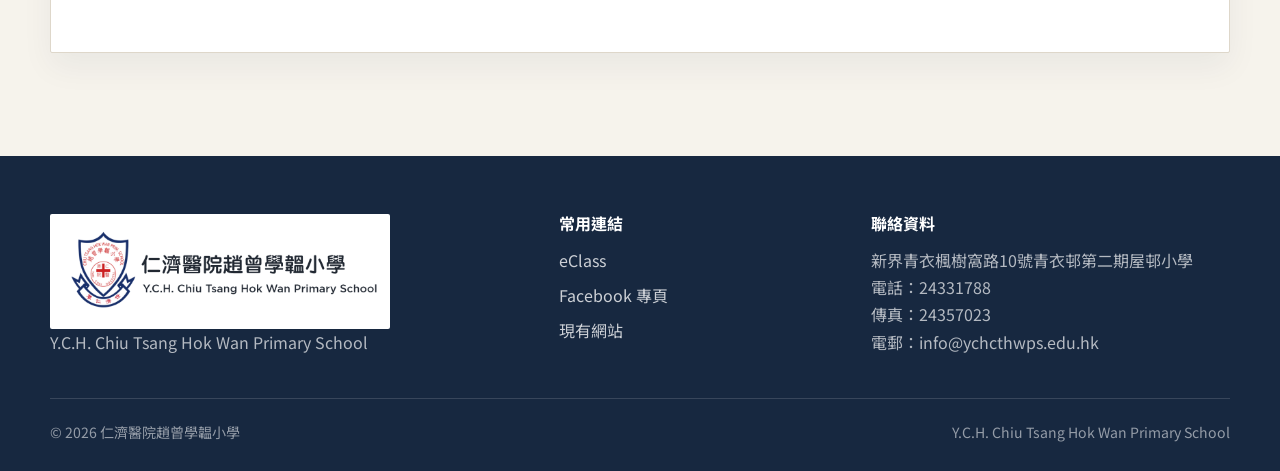
==== commit bf19cea0: "Add visual category CMS and imported school content" ====
--- a/index.html
+++ b/index.html
@@ -40,12 +40,15 @@
           <span class="sr-only">開啟選單</span>
         </button>
 
-        <div class="nav-links" id="site-menu" data-menu>
-          <a href="#about">關於趙小</a>
-          <a href="#learning">學與教</a>
-          <a href="#experiences">多元體驗</a>
-          <a href="#admission">加入趙小</a>
-          <a href="#campus">校園環境</a>
+        <div class="nav-links nav-links-categories" id="site-menu" data-menu data-primary-nav>
+          <a href="category.html?category=school-information">學校資訊</a>
+          <a href="category.html?category=school-life">學校生活</a>
+          <a href="category.html?category=ych-family">趙小一家</a>
+          <a href="category.html?category=admission">入學申請</a>
+          <a href="category.html?category=learning-teaching">學與教</a>
+          <a href="category.html?category=contact-us">聯絡我們</a>
+          <a href="category.html?category=ncs">非華語 NCS</a>
+          <a href="category.html?category=elder-academy">長者學苑</a>
         </div>
       </nav>
     </header>
@@ -307,6 +310,7 @@
       </div>
     </footer>
 
-    <script src="script.js"></script>
+    <script src="content-manager.js?v=20260917a"></script>
+    <script src="script.js?v=20260611a"></script>
   </body>
 </html>
--- a/styles.css
+++ b/styles.css
@@ -148,6 +148,10 @@
   color: currentColor;
 }
 
+.nav-links-categories {
+  gap: 16px;
+}
+
 .nav-links a {
   position: relative;
   padding-block: 12px;
@@ -713,6 +717,141 @@
   margin-top: 32px;
   padding-top: 24px;
   border-top: 1px solid var(--line);
+}
+
+.article-list {
+  display: grid;
+  gap: 14px;
+  margin-top: 28px;
+}
+
+.article-list-card {
+  display: grid;
+  grid-template-columns: minmax(160px, 27%) 1fr;
+  gap: 22px;
+  align-items: stretch;
+  padding: 12px;
+  color: var(--ink);
+  background: #fbfaf6;
+  border: 1px solid var(--line);
+  border-radius: 2px;
+  transition: transform 180ms ease, border-color 180ms ease;
+}
+
+.article-list-card:hover {
+  transform: translateY(-2px);
+  border-color: var(--gold);
+}
+
+.article-list-image,
+.category-card-image,
+.category-hero-image {
+  width: 100%;
+  object-fit: cover;
+}
+
+.article-list-image {
+  min-height: 138px;
+  height: 100%;
+  border-radius: 5px;
+}
+
+.article-list-copy {
+  display: grid;
+  align-content: center;
+  gap: 8px;
+  padding: 10px 10px 10px 0;
+}
+
+.category-child-grid {
+  display: grid;
+  grid-template-columns: repeat(3, minmax(0, 1fr));
+  gap: 16px;
+  margin-bottom: 36px;
+}
+
+.category-child-card {
+  display: grid;
+  grid-template-rows: 148px 1fr;
+  overflow: hidden;
+  min-height: 260px;
+  padding: 0;
+  color: var(--ink);
+  background: #fff;
+  border: 1px solid var(--line);
+  border-radius: 8px;
+  text-decoration: none;
+  box-shadow: 0 12px 35px rgba(24, 35, 50, 0.07);
+}
+
+.category-child-card:hover {
+  border-color: var(--gold);
+  transform: translateY(-2px);
+}
+
+.category-card-image { height: 148px; }
+.category-card-copy { display: grid; gap: 8px; padding: 20px; }
+.category-child-card strong { font-family: "Noto Serif HK", serif; font-size: 1.18rem; }
+.category-child-card span { color: var(--ink-soft); line-height: 1.65; }
+
+.category-hero-grid {
+  display: grid;
+  grid-template-columns: 1fr minmax(220px, 340px);
+  gap: clamp(28px, 6vw, 80px);
+  align-items: center;
+}
+
+.category-hero-grid h1 {
+  margin: 0;
+  font-family: "Noto Serif HK", serif;
+  font-size: clamp(2.6rem, 6vw, 5.8rem);
+  line-height: 1.08;
+}
+
+.category-hero-grid p:not(.section-kicker) {
+  max-width: 720px;
+  margin-top: 18px;
+  color: rgba(255, 255, 255, 0.78);
+  font-size: 1.12rem;
+}
+
+.category-hero-image { height: 250px; border-radius: 8px; box-shadow: 0 20px 50px rgba(0, 0, 0, 0.2); }
+
+.article-list-card span,
+.empty-state {
+  color: var(--ink-soft);
+}
+
+.article-list-card strong {
+  font-size: 1.2rem;
+}
+
+.article-list-card p {
+  margin: 0;
+  color: var(--ink-soft);
+}
+
+.article-detail {
+  background: var(--paper);
+}
+
+.article-body {
+  max-width: 900px;
+  padding: clamp(28px, 5vw, 56px);
+  background: white;
+  border: 1px solid var(--line);
+  border-radius: 2px;
+  box-shadow: 0 14px 32px rgba(23, 40, 64, 0.055);
+}
+
+.article-body h2 {
+  font-size: clamp(1.8rem, 3vw, 3rem);
+}
+
+.article-body [data-article-body] {
+  margin-top: 22px;
+  color: var(--ink-soft);
+  white-space: pre-line;
 }
 
 .admission-card {
@@ -977,6 +1116,10 @@
   .subpage-grid {
     grid-template-columns: 1fr;
   }
+
+  .category-hero-grid {
+    grid-template-columns: 1fr;
+  }
 }
 
 @media (max-width: 680px) {
@@ -1085,6 +1228,12 @@
     min-height: 220px;
   }
 
+  .category-child-grid { grid-template-columns: 1fr; }
+
+  .article-list-card { grid-template-columns: 1fr; gap: 0; }
+  .article-list-image { height: 200px; min-height: 0; }
+  .article-list-copy { padding: 18px 10px 10px; }
+
   .experience-list a {
     grid-template-columns: 1fr;
     min-height: auto;
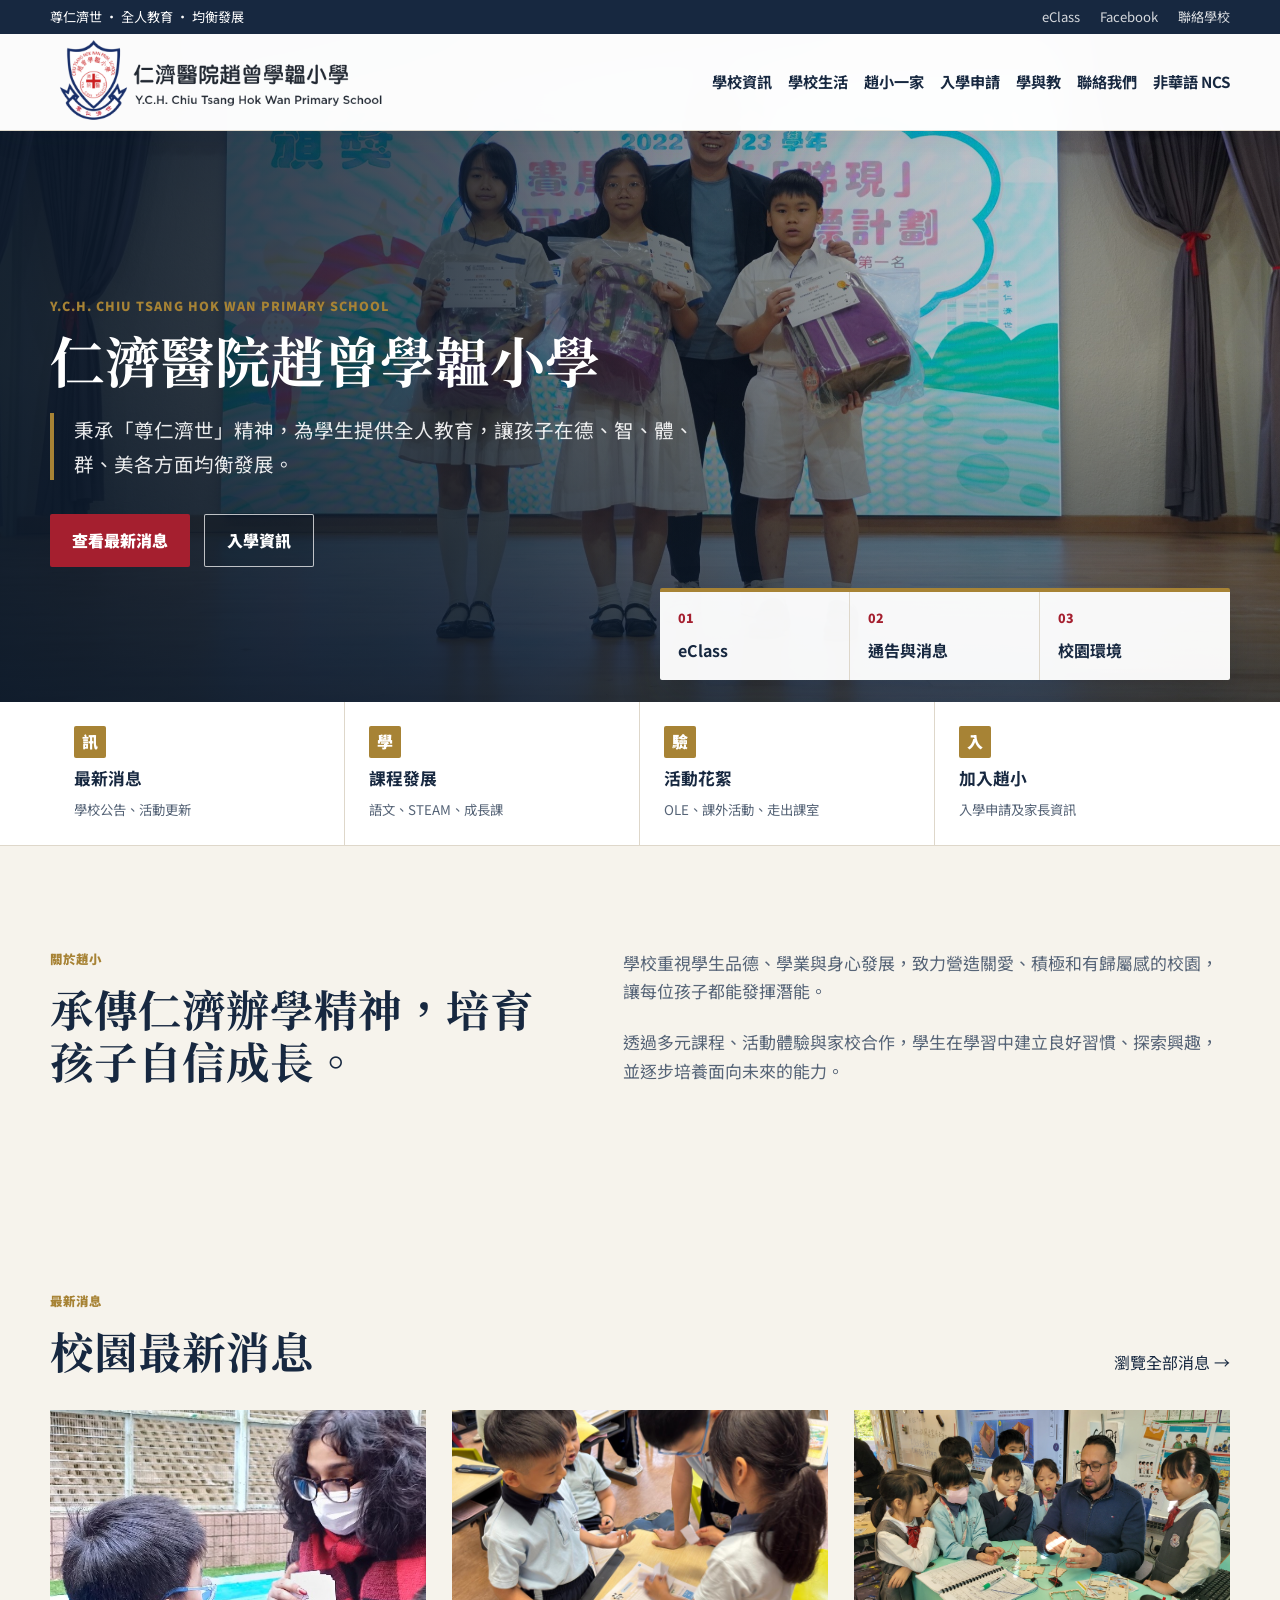
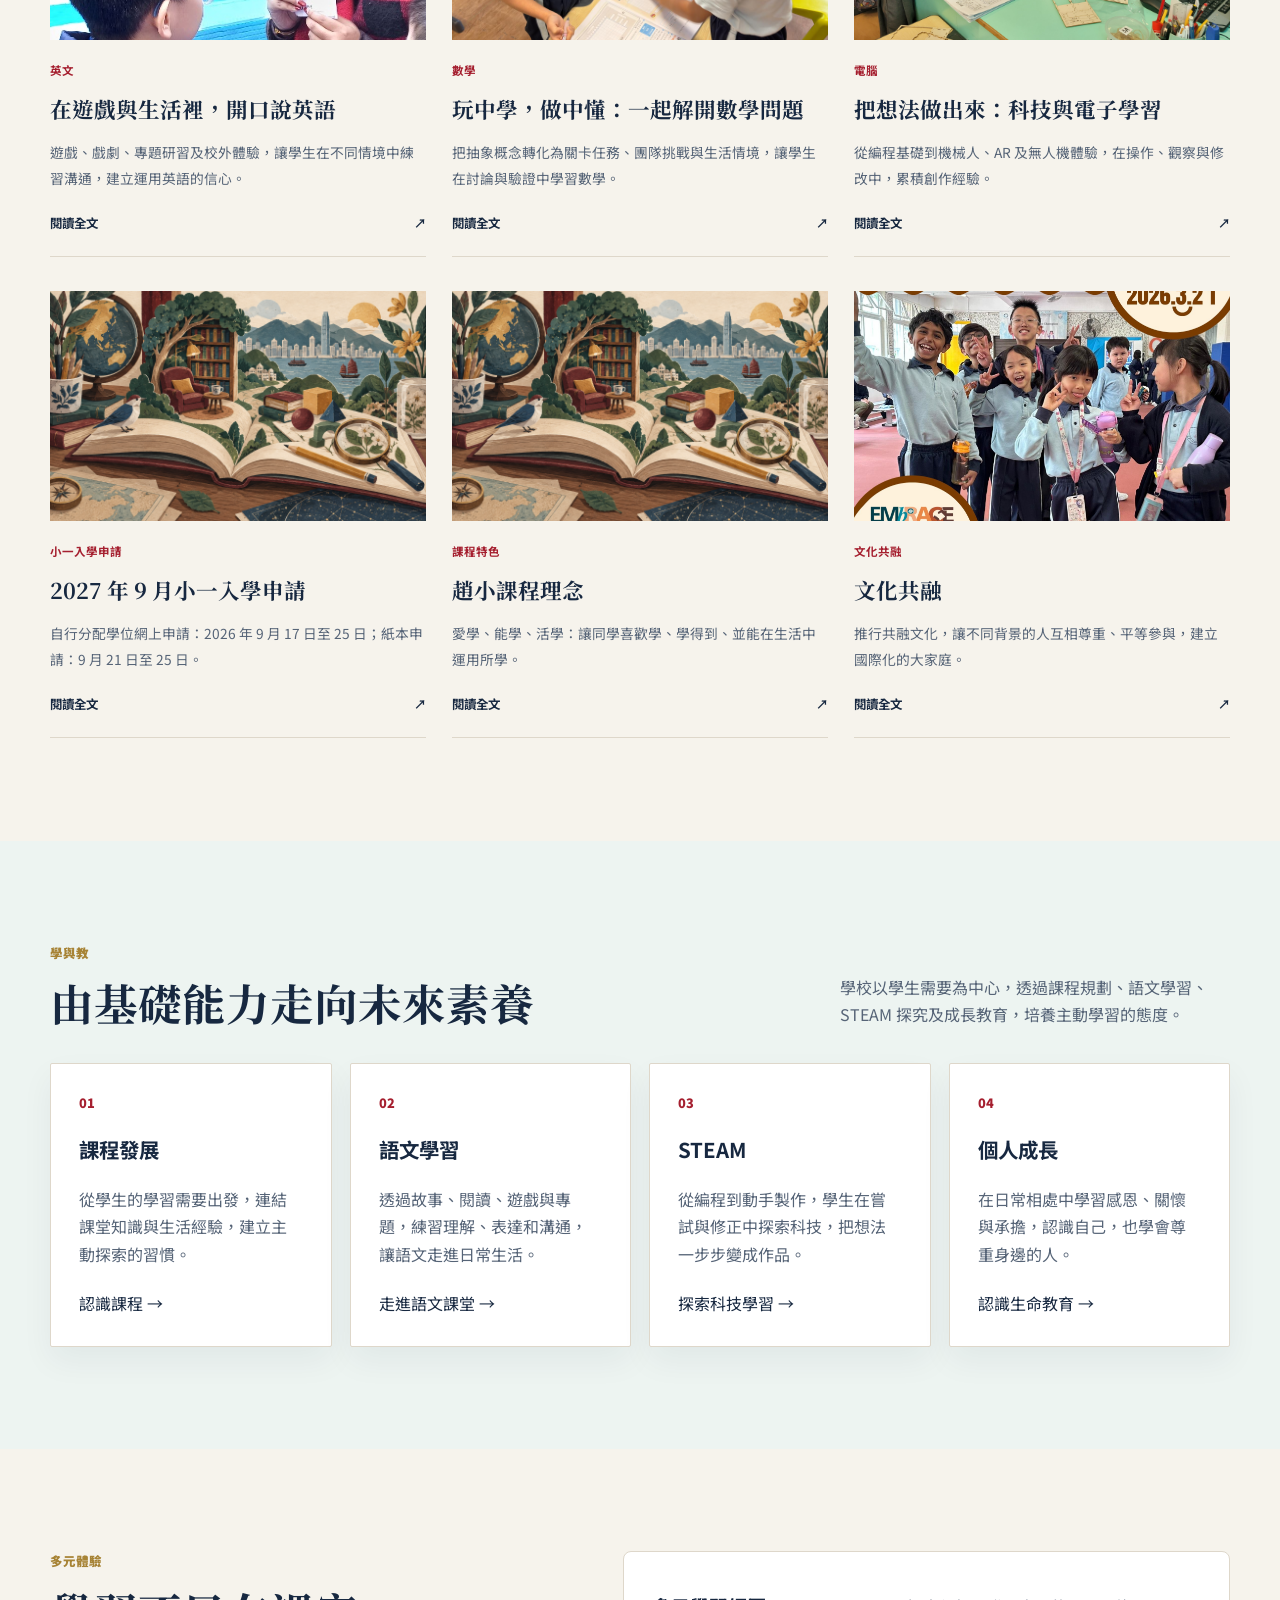
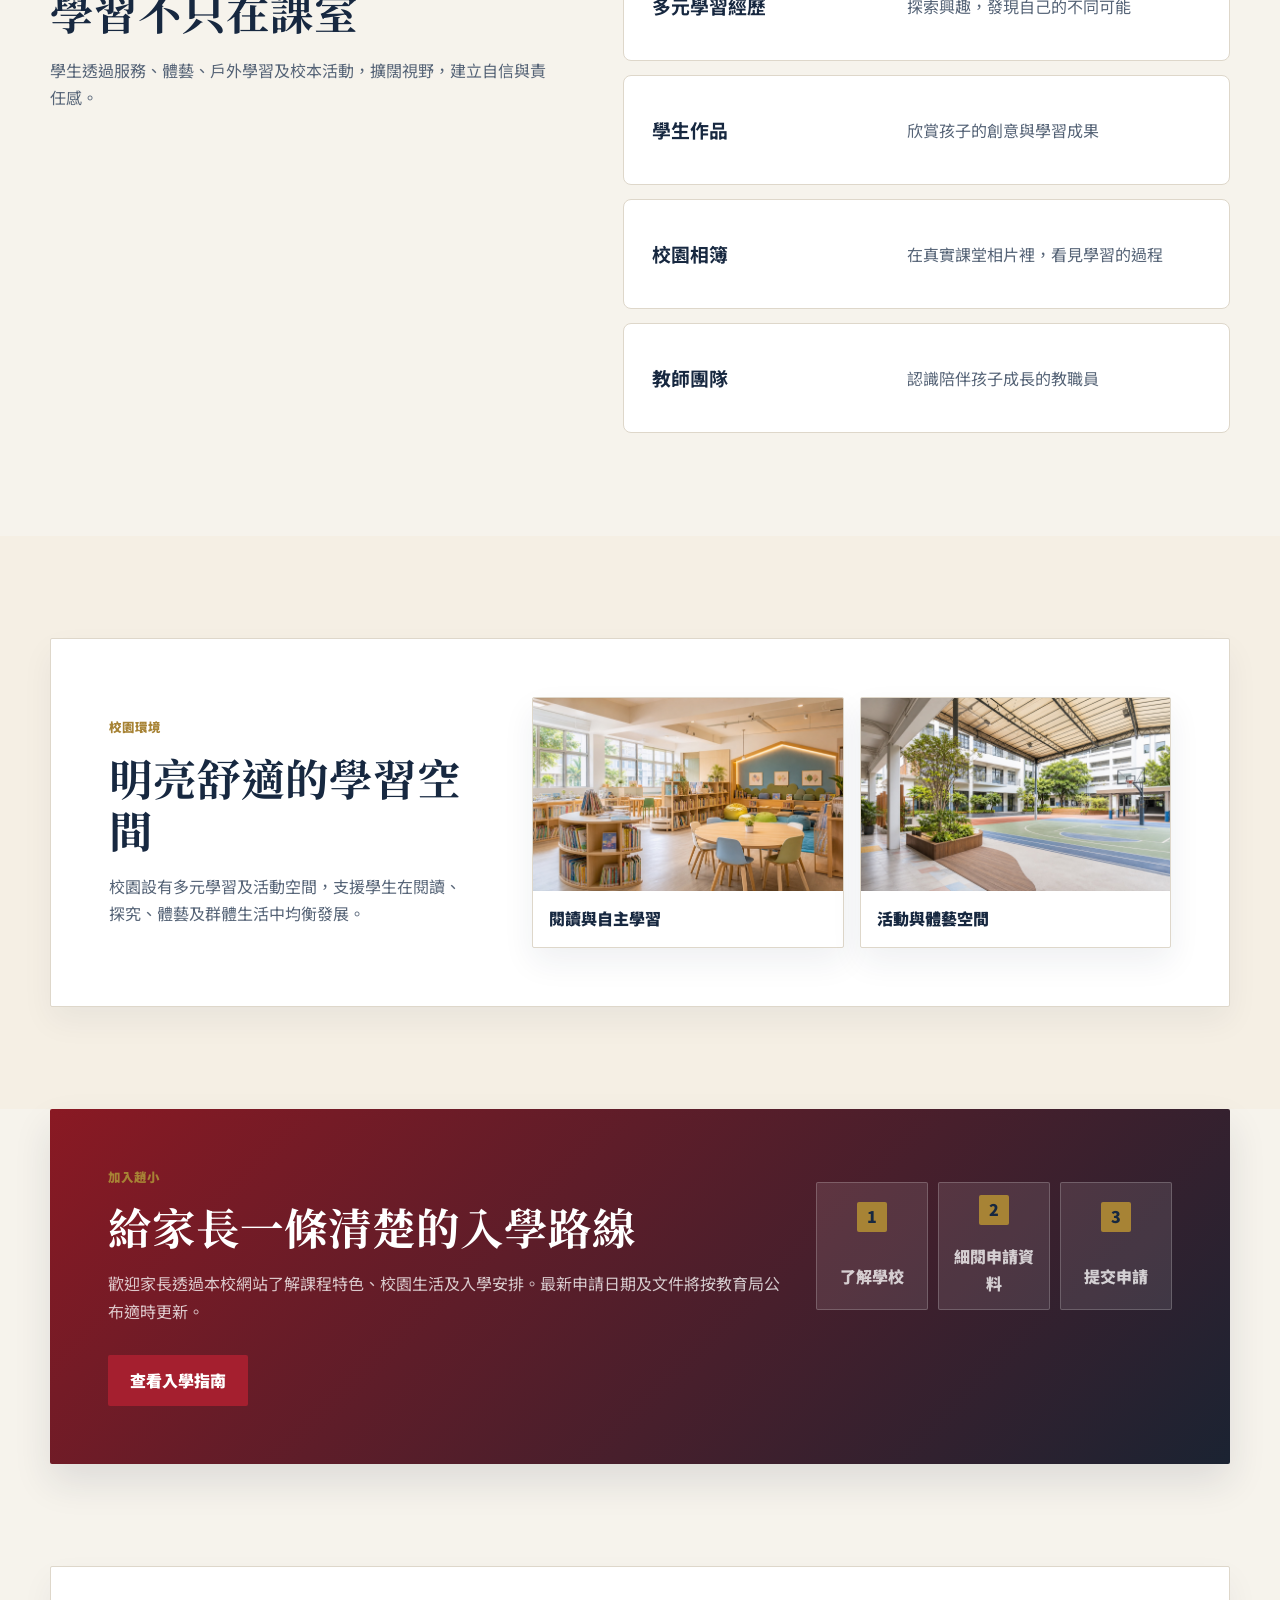
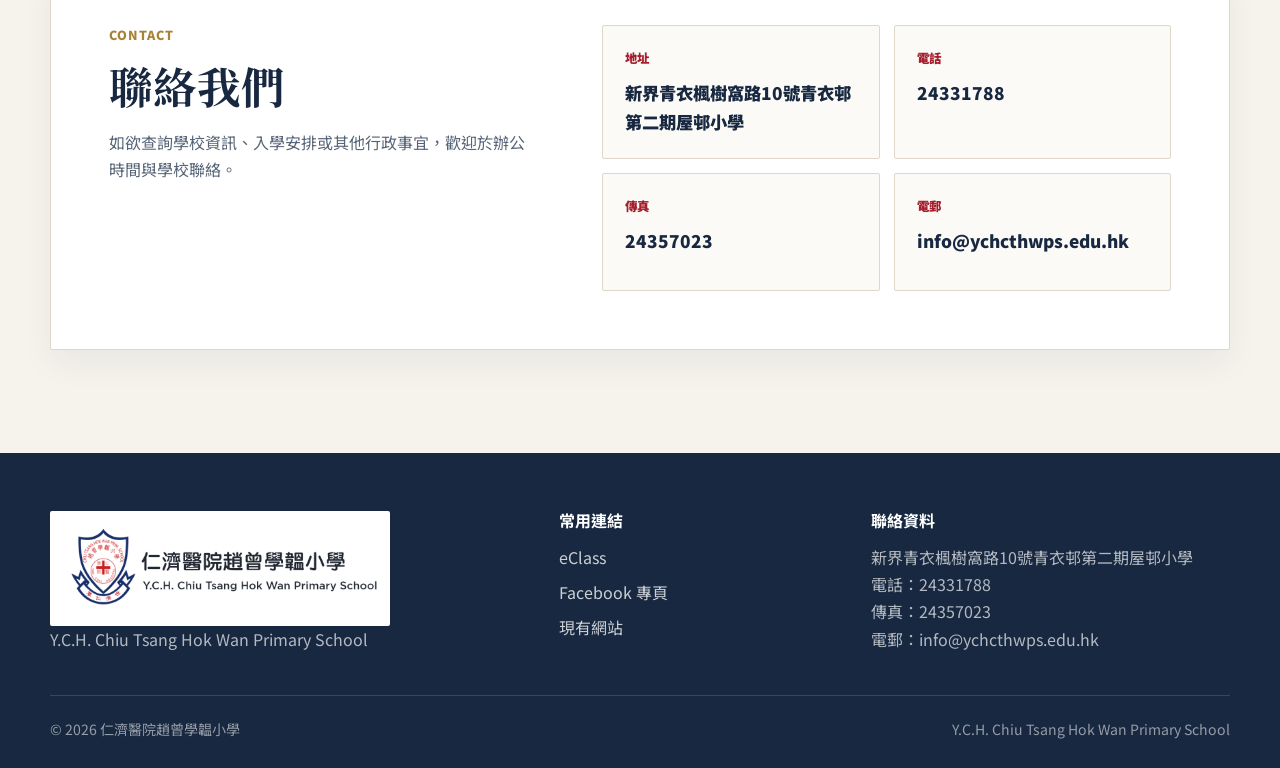
==== commit c2a4c22b: "Revamp school content pages and teacher CMS with editable media Add school photos and documents, edi" ====
--- a/index.html
+++ b/index.html
@@ -1,17 +1,30 @@
 <!doctype html>
 <html lang="zh-Hant-HK">
   <head>
-    <meta charset="utf-8">
-    <meta name="viewport" content="width=device-width, initial-scale=1">
-    <title>仁濟醫院趙曾學韞小學 | Y.C.H. Chiu Tsang Hok Wan Primary School</title>
-    <meta name="description" content="仁濟醫院趙曾學韞小學官方網站，提供學校資訊、最新消息、學與教、多元體驗、入學資訊及聯絡資料。">
-    <meta property="og:title" content="仁濟醫院趙曾學韞小學">
-    <meta property="og:description" content="認識仁濟醫院趙曾學韞小學的辦學理念、課程特色、校園生活及入學資訊。">
-    <meta property="og:type" content="website">
-    <link rel="preconnect" href="https://fonts.googleapis.com">
-    <link rel="preconnect" href="https://fonts.gstatic.com" crossorigin>
-    <link href="https://fonts.googleapis.com/css2?family=Noto+Sans+HK:wght@400;500;700;900&family=Noto+Serif+HK:wght@600;700;900&display=swap" rel="stylesheet">
-    <link rel="stylesheet" href="styles.css">
+    <meta charset="utf-8" />
+    <meta name="viewport" content="width=device-width, initial-scale=1" />
+    <title>
+      仁濟醫院趙曾學韞小學 | Y.C.H. Chiu Tsang Hok Wan Primary School
+    </title>
+    <meta
+      name="description"
+      content="仁濟醫院趙曾學韞小學官方網站，提供學校資訊、最新消息、學與教、多元體驗、入學資訊及聯絡資料。"
+    />
+    <meta property="og:title" content="仁濟醫院趙曾學韞小學" />
+    <meta
+      property="og:description"
+      content="認識仁濟醫院趙曾學韞小學的辦學理念、課程特色、校園生活及入學資訊。"
+    />
+    <meta property="og:type" content="website" />
+    <link rel="preconnect" href="https://fonts.googleapis.com" />
+    <link rel="preconnect" href="https://fonts.gstatic.com" crossorigin />
+    <link
+      href="https://fonts.googleapis.com/css2?family=Noto+Sans+HK:wght@400;500;700;900&family=Noto+Serif+HK:wght@600;700;900&display=swap"
+      rel="stylesheet"
+    />
+    <link rel="stylesheet" href="styles.css" />
+    <link rel="stylesheet" href="editorial.css?v=20260918b" />
+    <link rel="stylesheet" href="media.css?v=20260918b" />
   </head>
   <body>
     <a class="skip-link" href="#main">跳到主要內容</a>
@@ -21,8 +34,18 @@
         <div class="container utility-inner">
           <span>尊仁濟世 · 全人教育 · 均衡發展</span>
           <div class="utility-links">
-            <a href="https://eclass.ychcthwps.edu.hk/templates/" target="_blank" rel="noreferrer">eClass</a>
-            <a href="https://www.facebook.com/ychcthwps" target="_blank" rel="noreferrer">Facebook</a>
+            <a
+              href="https://eclass.ychcthwps.edu.hk/templates/"
+              target="_blank"
+              rel="noreferrer"
+              >eClass</a
+            >
+            <a
+              href="https://www.facebook.com/ychcthwps"
+              target="_blank"
+              rel="noreferrer"
+              >Facebook</a
+            >
             <a href="#contact">聯絡學校</a>
           </div>
         </div>
@@ -30,17 +53,28 @@
 
       <nav class="container nav-shell" aria-label="主要導覽">
         <a class="brand" href="#top" aria-label="仁濟醫院趙曾學韞小學首頁">
-          <img src="assets/school-logo.png" alt="仁濟醫院趙曾學韞小學校徽">
+          <img src="assets/school-logo.png" alt="仁濟醫院趙曾學韞小學校徽" />
         </a>
 
-        <button class="menu-toggle" type="button" aria-expanded="false" aria-controls="site-menu" data-menu-toggle>
+        <button
+          class="menu-toggle"
+          type="button"
+          aria-expanded="false"
+          aria-controls="site-menu"
+          data-menu-toggle
+        >
           <span></span>
           <span></span>
           <span></span>
           <span class="sr-only">開啟選單</span>
         </button>
 
-        <div class="nav-links nav-links-categories" id="site-menu" data-menu data-primary-nav>
+        <div
+          class="nav-links nav-links-categories"
+          id="site-menu"
+          data-menu
+          data-primary-nav
+        >
           <a href="category.html?category=school-information">學校資訊</a>
           <a href="category.html?category=school-life">學校生活</a>
           <a href="category.html?category=ych-family">趙小一家</a>
@@ -55,28 +89,48 @@
 
     <main id="main">
       <section class="hero" id="top" aria-labelledby="hero-title">
-        <img class="hero-image" src="assets/official-students-hero-2400.jpg" alt="仁濟醫院趙曾學韞小學學生參與校園活動">
+        <div data-home-hero>
+          <img
+            class="hero-image"
+            src="assets/official-students-hero-2400.jpg"
+            alt="仁濟醫院趙曾學韞小學學生參與校園活動"
+          />
+        </div>
         <div class="hero-scrim"></div>
         <div class="container hero-content">
-          <p class="eyebrow" data-content="hero.eyebrow">Y.C.H. Chiu Tsang Hok Wan Primary School</p>
-          <h1 id="hero-title" data-content="hero.title">仁濟醫院趙曾學韞小學</h1>
-          <p class="hero-copy" data-content="hero.copy">秉承「尊仁濟世」精神，為學生提供全人教育，讓孩子在德、智、體、群、美各方面均衡發展。</p>
+          <p class="eyebrow" data-content="hero.eyebrow">
+            Y.C.H. Chiu Tsang Hok Wan Primary School
+          </p>
+          <h1 id="hero-title" data-content="hero.title">
+            仁濟醫院趙曾學韞小學
+          </h1>
+          <p class="hero-copy" data-content="hero.copy">
+            秉承「尊仁濟世」精神，為學生提供全人教育，讓孩子在德、智、體、群、美各方面均衡發展。
+          </p>
           <div class="hero-actions">
             <a class="button button-primary" href="#news">查看最新消息</a>
-            <a class="button button-secondary" href="#admission">入學資訊</a>
+            <a
+              class="button button-secondary"
+              href="category.html?category=admission"
+              >入學資訊</a
+            >
           </div>
         </div>
 
         <aside class="hero-panel" aria-label="快速入口">
-          <a href="https://eclass.ychcthwps.edu.hk/templates/" target="_blank" rel="noreferrer">
+          <a
+            href="https://eclass.ychcthwps.edu.hk/templates/"
+            target="_blank"
+            rel="noreferrer"
+          >
             <span>01</span>
             <strong>eClass</strong>
           </a>
-          <a href="#news">
+          <a href="category.html?category=latest-news">
             <span>02</span>
             <strong>通告與消息</strong>
           </a>
-          <a href="#campus">
+          <a href="category.html?category=campus-environment">
             <span>03</span>
             <strong>校園環境</strong>
           </a>
@@ -85,22 +139,22 @@
 
       <section class="quick-band" aria-label="常用資訊">
         <div class="container quick-grid">
-          <a href="#news">
+          <a href="category.html?category=latest-news">
             <span class="quick-icon">訊</span>
             <strong>最新消息</strong>
             <small>學校公告、活動更新</small>
           </a>
-          <a href="#learning">
+          <a href="category.html?category=learning-teaching">
             <span class="quick-icon">學</span>
             <strong>課程發展</strong>
             <small>語文、STEAM、成長課</small>
           </a>
-          <a href="#experiences">
+          <a href="category.html?category=activity-photos">
             <span class="quick-icon">驗</span>
             <strong>活動花絮</strong>
             <small>OLE、課外活動、走出課室</small>
           </a>
-          <a href="#admission">
+          <a href="category.html?category=admission">
             <span class="quick-icon">入</span>
             <strong>加入趙小</strong>
             <small>入學申請及家長資訊</small>
@@ -112,11 +166,17 @@
         <div class="container split-grid">
           <div>
             <p class="section-kicker">關於趙小</p>
-            <h2 data-content="about.heading">承傳仁濟辦學精神，培育孩子自信成長。</h2>
+            <h2 data-content="about.heading">
+              承傳仁濟辦學精神，培育孩子自信成長。
+            </h2>
           </div>
           <div class="lead-stack">
-            <p data-content="about.paragraph1">學校重視學生品德、學業與身心發展，致力營造關愛、積極和有歸屬感的校園，讓每位孩子都能發揮潛能。</p>
-            <p data-content="about.paragraph2">透過多元課程、活動體驗與家校合作，學生在學習中建立良好習慣、探索興趣，並逐步培養面向未來的能力。</p>
+            <p data-content="about.paragraph1">
+              學校重視學生品德、學業與身心發展，致力營造關愛、積極和有歸屬感的校園，讓每位孩子都能發揮潛能。
+            </p>
+            <p data-content="about.paragraph2">
+              透過多元課程、活動體驗與家校合作，學生在學習中建立良好習慣、探索興趣，並逐步培養面向未來的能力。
+            </p>
           </div>
         </div>
       </section>
@@ -128,13 +188,16 @@
               <p class="section-kicker">最新消息</p>
               <h2 data-content="news.heading">校園最新消息</h2>
             </div>
+            <a href="category.html?category=latest-news">瀏覽全部消息 →</a>
           </div>
 
           <div class="news-grid" data-news-grid>
             <article class="feature-news">
               <p class="date">最新公告</p>
               <h3>2026-2027 年度小一入學資訊</h3>
-              <p>歡迎家長了解本校辦學理念、課程特色及校園生活。入學安排及相關文件將按教育局公布時間更新。</p>
+              <p>
+                歡迎家長了解本校辦學理念、課程特色及校園生活。入學安排及相關文件將按教育局公布時間更新。
+              </p>
               <a href="#admission">查看入學資訊</a>
             </article>
             <article class="news-card">
@@ -163,29 +226,46 @@
               <p class="section-kicker">學與教</p>
               <h2>由基礎能力走向未來素養</h2>
             </div>
-            <p class="section-note">學校以學生需要為中心，透過課程規劃、語文學習、STEAM 探究及成長教育，培養主動學習的態度。</p>
+            <p class="section-note">
+              學校以學生需要為中心，透過課程規劃、語文學習、STEAM
+              探究及成長教育，培養主動學習的態度。
+            </p>
           </div>
 
           <div class="program-grid">
             <article>
               <span>01</span>
               <h3>課程發展</h3>
-              <p>以學生需要為中心，清楚展示課程規劃、跨學科學習與評估方向。</p>
+              <p>
+                從學生的學習需要出發，連結課堂知識與生活經驗，建立主動探索的習慣。
+              </p>
+              <a href="category.html?category=curriculum-features"
+                >認識課程 →</a
+              >
             </article>
             <article>
               <span>02</span>
               <h3>語文學習</h3>
-              <p>中英文閱讀、表達與溝通能力成為家長最容易理解的學習亮點。</p>
+              <p>
+                透過故事、閱讀、遊戲與專題，練習理解、表達和溝通，讓語文走進日常生活。
+              </p>
+              <a href="category.html?category=english">走進語文課堂 →</a>
             </article>
             <article>
               <span>03</span>
               <h3>STEAM</h3>
-              <p>以探究、創作、解難與展示成果，呈現學校面向未來的教學特色。</p>
+              <p>
+                從編程到動手製作，學生在嘗試與修正中探索科技，把想法一步步變成作品。
+              </p>
+              <a href="category.html?category=computer">探索科技學習 →</a>
             </article>
             <article>
               <span>04</span>
               <h3>個人成長</h3>
-              <p>把品德教育、社交情緒、領袖培訓與生涯啟蒙放在同一脈絡。</p>
+              <p>
+                在日常相處中學習感恩、關懷與承擔，認識自己，也學會尊重身邊的人。
+              </p>
+              <a href="category.html?category=life-education">認識生命教育 →</a>
             </article>
           </div>
         </div>
@@ -196,24 +276,26 @@
           <div>
             <p class="section-kicker">多元體驗</p>
             <h2>學習不只在課室</h2>
-            <p>學生透過服務、體藝、戶外學習及校本活動，擴闊視野，建立自信與責任感。</p>
+            <p>
+              學生透過服務、體藝、戶外學習及校本活動，擴闊視野，建立自信與責任感。
+            </p>
           </div>
           <div class="experience-list">
-            <a href="#experiences">
-              <strong>其他學習經歷 OLE</strong>
-              <span>服務、文化、體藝、領袖訓練</span>
+            <a href="category.html?category=multiple-activities">
+              <strong>多元學習經歷</strong>
+              <span>探索興趣，發現自己的不同可能</span>
             </a>
-            <a href="#experiences">
-              <strong>課外活動</strong>
-              <span>按年級、興趣及能力分類瀏覽</span>
+            <a href="category.html?category=student-work">
+              <strong>學生作品</strong>
+              <span>欣賞孩子的創意與學習成果</span>
             </a>
-            <a href="#experiences">
-              <strong>走出課室</strong>
-              <span>參觀、戶外學習、社區連結</span>
+            <a href="category.html?category=activity-photos">
+              <strong>校園相簿</strong>
+              <span>在真實課堂相片裡，看見學習的過程</span>
             </a>
-            <a href="#experiences">
-              <strong>星級導師</strong>
-              <span>以人物故事呈現教師團隊專業</span>
+            <a href="category.html?category=teachers">
+              <strong>教師團隊</strong>
+              <span>認識陪伴孩子成長的教職員</span>
             </a>
           </div>
         </div>
@@ -224,15 +306,20 @@
           <div class="campus-copy">
             <p class="section-kicker">校園環境</p>
             <h2 data-content="campus.heading">明亮舒適的學習空間</h2>
-            <p data-content="campus.copy">校園設有多元學習及活動空間，支援學生在閱讀、探究、體藝及群體生活中均衡發展。</p>
+            <p data-content="campus.copy">
+              校園設有多元學習及活動空間，支援學生在閱讀、探究、體藝及群體生活中均衡發展。
+            </p>
           </div>
           <div class="campus-gallery" data-campus-gallery>
             <figure>
-              <img src="assets/campus-library.jpg" alt="校園閱讀及學習空間">
+              <img src="assets/campus-library.jpg" alt="校園閱讀及學習空間" />
               <figcaption>閱讀與自主學習</figcaption>
             </figure>
             <figure>
-              <img src="assets/campus-courtyard.jpg" alt="校園有蓋操場及活動空間">
+              <img
+                src="assets/campus-courtyard.jpg"
+                alt="校園有蓋操場及活動空間"
+              />
               <figcaption>活動與體藝空間</figcaption>
             </figure>
           </div>
@@ -244,14 +331,29 @@
           <div>
             <p class="section-kicker">加入趙小</p>
             <h2 data-content="admission.heading">給家長一條清楚的入學路線</h2>
-            <p data-content="admission.copy">歡迎家長透過本校網站了解課程特色、校園生活及入學安排。最新申請日期及文件將按教育局公布適時更新。</p>
+            <p data-content="admission.copy">
+              歡迎家長透過本校網站了解課程特色、校園生活及入學安排。最新申請日期及文件將按教育局公布適時更新。
+            </p>
           </div>
           <div class="admission-steps" aria-label="入學流程">
-            <div><span>1</span><p>了解學校</p></div>
-            <div><span>2</span><p>預約導賞</p></div>
-            <div><span>3</span><p>提交申請</p></div>
-          </div>
-          <a class="button button-primary" href="#campus">查看校園環境</a>
+            <div>
+              <span>1</span>
+              <p>了解學校</p>
+            </div>
+            <div>
+              <span>2</span>
+              <p>細閱申請資料</p>
+            </div>
+            <div>
+              <span>3</span>
+              <p>提交申請</p>
+            </div>
+          </div>
+          <a
+            class="button button-primary"
+            href="category.html?category=admission"
+            >查看入學指南</a
+          >
         </div>
       </section>
 
@@ -260,16 +362,25 @@
           <div>
             <p class="section-kicker">Contact</p>
             <h2 data-content="contact.heading">聯絡我們</h2>
-            <p data-content="contact.copy">如欲查詢學校資訊、入學安排或其他行政事宜，歡迎於辦公時間與學校聯絡。</p>
+            <p data-content="contact.copy">
+              如欲查詢學校資訊、入學安排或其他行政事宜，歡迎於辦公時間與學校聯絡。
+            </p>
           </div>
           <div class="contact-cards" aria-label="學校聯絡資料">
             <article>
               <span>地址</span>
-              <strong data-content="contact.address">新界青衣島青衣邨第二期</strong>
+              <strong data-content="contact.address"
+                >新界青衣島青衣邨第二期</strong
+              >
             </article>
             <article>
               <span>電話</span>
-              <a data-content="contact.phone" data-contact-phone href="tel:24331788">24331788</a>
+              <a
+                data-content="contact.phone"
+                data-contact-phone
+                href="tel:24331788"
+                >24331788</a
+              >
             </article>
             <article>
               <span>傳真</span>
@@ -277,7 +388,12 @@
             </article>
             <article>
               <span>電郵</span>
-              <a data-content="contact.email" data-contact-email href="mailto:info@ychcthwps.edu.hk">info@ychcthwps.edu.hk</a>
+              <a
+                data-content="contact.email"
+                data-contact-email
+                href="mailto:info@ychcthwps.edu.hk"
+                >info@ychcthwps.edu.hk</a
+              >
             </article>
           </div>
         </div>
@@ -287,21 +403,41 @@
     <footer class="footer">
       <div class="container footer-grid">
         <div>
-          <img class="footer-logo" src="assets/school-logo.png" alt="仁濟醫院趙曾學韞小學校徽">
+          <img
+            class="footer-logo"
+            src="assets/school-logo.png"
+            alt="仁濟醫院趙曾學韞小學校徽"
+          />
           <p>Y.C.H. Chiu Tsang Hok Wan Primary School</p>
         </div>
         <div>
           <h2>常用連結</h2>
-          <a href="https://eclass.ychcthwps.edu.hk/templates/" target="_blank" rel="noreferrer">eClass</a>
-          <a href="https://www.facebook.com/ychcthwps" target="_blank" rel="noreferrer">Facebook 專頁</a>
-          <a href="https://ychcthwps.edu.hk/" target="_blank" rel="noreferrer">現有網站</a>
+          <a
+            href="https://eclass.ychcthwps.edu.hk/templates/"
+            target="_blank"
+            rel="noreferrer"
+            >eClass</a
+          >
+          <a
+            href="https://www.facebook.com/ychcthwps"
+            target="_blank"
+            rel="noreferrer"
+            >Facebook 專頁</a
+          >
+          <a href="https://ychcthwps.edu.hk/" target="_blank" rel="noreferrer"
+            >現有網站</a
+          >
         </div>
         <div>
           <h2>聯絡資料</h2>
           <p data-content="contact.address">新界青衣島青衣邨第二期</p>
           <p>電話：<span data-content="contact.phone">24331788</span></p>
           <p>傳真：<span data-content="contact.fax">24357023</span></p>
-          <p>電郵：<span data-content="contact.email">info@ychcthwps.edu.hk</span></p>
+          <p>
+            電郵：<span data-content="contact.email"
+              >info@ychcthwps.edu.hk</span
+            >
+          </p>
         </div>
       </div>
       <div class="container footer-bottom">
@@ -310,7 +446,7 @@
       </div>
     </footer>
 
-    <script src="content-manager.js?v=20260917a"></script>
-    <script src="script.js?v=20260611a"></script>
+    <script src="content-manager.js?v=20260918b"></script>
+    <script src="script.js?v=20260918b"></script>
   </body>
 </html>
--- a/editorial.css
+++ b/editorial.css
@@ -0,0 +1,1172 @@
+[hidden] {
+  display: none !important;
+}
+
+button,
+input,
+select {
+  font: inherit;
+}
+button,
+a,
+input,
+select,
+summary {
+  touch-action: manipulation;
+}
+a:focus-visible,
+button:focus-visible,
+summary:focus-visible {
+  outline: 3px solid var(--green);
+  outline-offset: 5px;
+}
+figure {
+  margin: 0;
+}
+.journal-main {
+  padding: 132px 0 80px;
+  min-height: 65vh;
+}
+.breadcrumbs {
+  display: flex;
+  flex-wrap: wrap;
+  gap: 10px;
+  font-size: 0.78rem;
+  color: var(--ink-soft);
+  padding: 24px 0;
+}
+.breadcrumbs a:hover {
+  color: var(--crimson);
+}
+.journal-kicker {
+  font-size: 0.72rem;
+  font-weight: 900;
+  letter-spacing: 0.18em;
+  color: var(--crimson);
+  margin-bottom: 16px;
+}
+.editorial-hero {
+  border-top: 2px solid var(--ink);
+  border-bottom: 1px solid var(--line);
+  padding: 36px 0 42px;
+  display: grid;
+  grid-template-columns: 1fr;
+  gap: 48px;
+  align-items: center;
+}
+.editorial-hero.has-image {
+  grid-template-columns: 1fr 1.15fr;
+}
+.hero-editorial-copy h1 {
+  font-family: "Noto Serif HK", serif;
+  font-size: clamp(2.7rem, 5.2vw, 5rem);
+  line-height: 1.2;
+  margin: 0 0 24px;
+  letter-spacing: -0.04em;
+}
+.hero-deck {
+  font-size: 1.05rem;
+  color: var(--ink-soft);
+  line-height: 1.95;
+  max-width: 40ch;
+}
+.hero-folio {
+  margin-top: 36px;
+  padding-top: 20px;
+  border-top: 1px solid var(--line);
+  display: flex;
+  justify-content: space-between;
+  align-items: center;
+  font-size: 0.78rem;
+}
+.hero-folio > span:last-child {
+  font-size: 2rem;
+  color: var(--crimson);
+}
+.editorial-cover img {
+  width: 100%;
+  height: 380px;
+  object-fit: cover;
+}
+.editorial-cover figcaption {
+  font-size: 0.7rem;
+  color: var(--ink-soft);
+  margin-top: 10px;
+}
+.category-index {
+  display: grid;
+  grid-template-columns: repeat(4, 1fr);
+  border-bottom: 1px solid var(--line);
+  padding: 22px 0;
+  gap: 0 22px;
+}
+.category-index a {
+  display: flex;
+  align-items: center;
+  gap: 12px;
+  border-bottom: 1px solid var(--line);
+  padding: 15px 0;
+}
+.category-index a > span:first-child {
+  font-size: 0.68rem;
+  color: var(--crimson);
+}
+.category-index a > span:last-child {
+  margin-left: auto;
+}
+.category-index strong {
+  font-size: 0.9rem;
+}
+.category-index a:hover {
+  color: var(--crimson);
+}
+.category-body {
+  padding-top: 56px;
+}
+.category-intro {
+  max-width: 960px;
+}
+.category-intro:empty {
+  display: none;
+}
+.category-intro > .content-block {
+  margin-bottom: 34px;
+}
+.content-block {
+  margin: 0 0 46px;
+  scroll-margin-top: 150px;
+}
+.content-block h2 {
+  font-size: clamp(1.35rem, 2.3vw, 2rem);
+  line-height: 1.5;
+  margin: 0 0 18px;
+}
+.content-block p {
+  font-size: 1rem;
+  line-height: 2;
+  color: var(--ink-soft);
+  margin-bottom: 18px;
+  white-space: normal;
+  overflow-wrap: anywhere;
+}
+.block-callout {
+  padding: 32px;
+  background: #e8eee8;
+  border-left: 4px solid var(--green);
+}
+.block-callout h2 {
+  color: var(--green);
+}
+.block-callout p:last-child {
+  margin-bottom: 0;
+}
+.block-image img {
+  width: 100%;
+  max-height: 640px;
+  object-fit: contain;
+  background: #e9e5db;
+}
+.content-block figcaption {
+  font-size: 0.8rem;
+  color: var(--ink-soft);
+  padding-top: 12px;
+  line-height: 1.7;
+}
+.detail-list {
+  padding-left: 24px;
+  line-height: 1.95;
+  color: var(--ink-soft);
+}
+.detail-list li {
+  padding: 9px 0;
+  border-bottom: 1px solid var(--line);
+}
+.step-list {
+  padding: 0;
+  list-style: none;
+  counter-reset: steps;
+  display: grid;
+  gap: 0;
+}
+.step-list li {
+  counter-increment: steps;
+  display: grid;
+  grid-template-columns: 40px 1fr;
+  gap: 20px;
+  padding: 22px 0;
+  border-top: 1px solid var(--line);
+  line-height: 1.9;
+}
+.step-list li:before {
+  content: counter(steps, decimal-leading-zero);
+  font-size: 1.2rem;
+  color: var(--crimson);
+  font-family: "Noto Serif HK", serif;
+}
+.block-faq details {
+  border-top: 1px solid var(--line);
+  padding: 18px 0;
+}
+.block-faq summary {
+  cursor: pointer;
+  font-weight: 700;
+}
+.block-faq details p {
+  padding: 16px 0 0;
+  margin: 0;
+}
+.collection-section {
+  padding-top: 36px;
+  border-top: 1px solid var(--line);
+  margin-top: 52px;
+}
+.collection-heading {
+  display: flex;
+  justify-content: space-between;
+  gap: 20px;
+  align-items: end;
+  margin-bottom: 24px;
+}
+.collection-heading h2,
+.related-section h2 {
+  font-size: clamp(1.7rem, 3vw, 2.6rem);
+}
+.collection-heading > p {
+  font-size: 0.8rem;
+  color: var(--ink-soft);
+  white-space: nowrap;
+}
+.collection-tools {
+  display: flex;
+  gap: 12px;
+  margin: 28px 0 32px;
+}
+.collection-tools input,
+.collection-tools select {
+  width: 100%;
+  padding: 12px 16px;
+  border: 1px solid var(--line);
+  background: #fff;
+  color: var(--ink);
+  border-radius: 0;
+}
+.collection-tools label:first-child {
+  flex: 1;
+  max-width: 420px;
+}
+.story-collection,
+.home-journal {
+  display: grid;
+  grid-template-columns: repeat(3, minmax(0, 1fr));
+  gap: 34px 26px;
+}
+.story-card {
+  display: flex;
+  flex-direction: column;
+  border-bottom: 1px solid var(--line);
+  padding-bottom: 22px;
+  min-width: 0;
+}
+.story-media {
+  position: relative;
+  overflow: hidden;
+  background: #eae6dc;
+}
+.story-media img {
+  width: 100%;
+  height: 230px;
+  object-fit: cover;
+  transition: transform 0.3s;
+}
+.story-card:hover .story-media img {
+  transform: scale(1.035);
+}
+.story-copy {
+  padding-top: 20px;
+}
+.story-meta {
+  font-size: 0.72rem !important;
+  font-weight: 700;
+  color: var(--crimson) !important;
+  margin: 0 0 10px !important;
+  display: flex;
+  flex-wrap: wrap;
+  gap: 10px;
+}
+.story-copy h3 {
+  font-family: "Noto Serif HK", serif;
+  font-size: 1.35rem;
+  line-height: 1.6;
+  margin: 0 0 12px;
+}
+.story-copy > p {
+  font-size: 0.86rem;
+  color: var(--ink-soft);
+  line-height: 1.9;
+}
+.read-more {
+  display: flex;
+  justify-content: space-between;
+  margin-top: 22px;
+  font-size: 0.78rem;
+  font-weight: 700;
+}
+.story-card:hover h3,
+.story-card:hover .read-more {
+  color: var(--crimson);
+}
+.pin-label {
+  padding: 0 6px;
+  background: var(--crimson);
+  color: white;
+}
+.text-only .story-copy {
+  border-top: 3px solid var(--crimson);
+  height: 100%;
+  padding: 26px;
+  background: #f0ebe1;
+}
+.news-collection {
+  display: grid;
+  grid-template-columns: repeat(2, minmax(0, 1fr));
+  gap: 32px;
+}
+.news-collection > .story-card:first-child {
+  grid-column: 1/-1;
+  display: grid;
+  grid-template-columns: 1.3fr 1fr;
+  gap: 32px;
+  align-items: center;
+}
+.news-collection > .story-card:first-child .story-media img {
+  height: 380px;
+}
+.news-collection > .story-card:first-child h3 {
+  font-size: 2rem;
+}
+.news-collection > .story-card:not(:first-child) {
+  display: grid;
+  grid-template-columns: 150px 1fr;
+  gap: 20px;
+}
+.news-collection > .story-card:not(:first-child) .story-media img {
+  height: 180px;
+}
+.news-collection > .story-card:not(:first-child) .story-copy {
+  padding-top: 0;
+}
+.news-collection .text-only {
+  display: block !important;
+}
+.album-collection {
+  display: grid;
+  grid-template-columns: repeat(2, minmax(0, 1fr));
+  gap: 40px 30px;
+}
+.album-collection .story-media img {
+  height: 350px;
+  object-fit: contain;
+}
+.photo-count {
+  position: absolute;
+  bottom: 12px;
+  left: 12px;
+  padding: 5px 12px;
+  background: #fff;
+  font-size: 0.72rem;
+}
+.photo-grid {
+  display: grid;
+  grid-template-columns: repeat(2, minmax(0, 1fr));
+  gap: 24px 20px;
+}
+.photo-open {
+  display: block;
+  position: relative;
+  border: 0;
+  padding: 0;
+  background: #e9e5db;
+  cursor: zoom-in;
+  width: 100%;
+  text-align: left;
+}
+.photo-open img {
+  width: 100%;
+  height: 300px;
+  object-fit: contain;
+}
+.photo-open span {
+  position: absolute;
+  right: 8px;
+  bottom: 8px;
+  background: #fff;
+  padding: 6px 10px;
+  font-size: 0.7rem;
+}
+.photo-viewer {
+  width: min(1120px, 95vw);
+  max-height: 94svh;
+  border: 0;
+  padding: 20px;
+  background: #f6f3ec;
+  color: var(--ink);
+}
+.photo-viewer::backdrop {
+  background: rgba(12, 24, 35, 0.9);
+}
+.photo-viewer-toolbar {
+  display: flex;
+  justify-content: end;
+  gap: 12px;
+  margin-bottom: 14px;
+}
+.photo-viewer button {
+  border: 1px solid var(--line);
+  background: white;
+  color: var(--ink);
+  padding: 10px 14px;
+  cursor: pointer;
+}
+.photo-viewer img {
+  width: 100%;
+  height: 70svh;
+  object-fit: contain;
+}
+.photo-viewer figcaption {
+  text-align: center;
+  padding: 12px;
+  font-size: 0.85rem;
+}
+.resource-collection {
+  display: grid;
+  gap: 0;
+}
+.resource-card {
+  display: flex;
+  flex-direction: row;
+  gap: 24px;
+  align-items: center;
+  padding: 24px 0;
+  border-bottom: 1px solid var(--line);
+}
+.resource-card .story-copy {
+  padding: 0;
+  background: none;
+  border: 0;
+}
+.resource-card .story-media {
+  width: 100px;
+  flex-shrink: 0;
+}
+.resource-card .story-media img {
+  height: 100px;
+}
+.document-icon {
+  display: grid;
+  place-items: center;
+  width: 56px;
+  height: 68px;
+  background: #e6ece9;
+  color: var(--green);
+  font-size: 1.5rem;
+  flex-shrink: 0;
+}
+.resource-links a {
+  display: flex;
+  align-items: center;
+  gap: 18px;
+  padding: 18px 0;
+  border-top: 1px solid var(--line);
+}
+.resource-links a > span:nth-child(2) {
+  flex: 1;
+}
+.resource-links strong,
+.resource-links small {
+  display: block;
+}
+.resource-links small {
+  color: var(--ink-soft);
+  margin-top: 4px;
+}
+.resource-links a:hover strong {
+  color: var(--crimson);
+}
+.load-more {
+  display: block;
+  margin: 36px auto 0;
+  padding: 12px 24px;
+  border: 1px solid var(--ink);
+  background: transparent;
+  color: var(--ink);
+  cursor: pointer;
+}
+.collection-empty {
+  padding: 36px;
+  background: #eee9df;
+  line-height: 1.9;
+}
+.collection-empty p {
+  margin: 12px 0;
+  color: var(--ink-soft);
+}
+.collection-empty a {
+  color: var(--crimson);
+}
+.story-header {
+  max-width: 1000px;
+  margin: 28px auto 48px;
+}
+.story-header h1 {
+  font-family: "Noto Serif HK", serif;
+  font-size: clamp(2rem, 4.3vw, 3.8rem);
+  line-height: 1.4;
+  margin: 0 0 22px;
+  max-width: 22ch;
+}
+.story-standfirst {
+  font-size: 1.1rem;
+  line-height: 1.95;
+  color: var(--ink-soft);
+  max-width: 70ch;
+}
+.story-cover {
+  margin-top: 32px;
+}
+.story-cover img {
+  width: 100%;
+  max-height: 500px;
+  object-fit: contain;
+  background: #eae5da;
+}
+.story-cover figcaption {
+  font-size: 0.75rem;
+  color: var(--ink-soft);
+  margin-top: 10px;
+}
+.reading-layout {
+  display: grid;
+  grid-template-columns: 220px minmax(0, 760px);
+  gap: 70px;
+  justify-content: center;
+}
+.reading-sidebar {
+  position: sticky;
+  top: 150px;
+  align-self: start;
+  border-top: 2px solid var(--crimson);
+  padding-top: 22px;
+}
+.reading-sidebar nav {
+  display: grid;
+  gap: 12px;
+}
+.reading-sidebar nav a {
+  font-size: 0.82rem;
+  color: var(--ink-soft);
+  line-height: 1.65;
+}
+.reading-sidebar a:hover {
+  color: var(--crimson);
+}
+.return-link {
+  display: block;
+  border-top: 1px solid var(--line);
+  padding-top: 20px;
+  margin-top: 24px;
+  font-size: 0.8rem;
+}
+.rich-article {
+  min-width: 0;
+}
+.related-section {
+  padding-top: 46px;
+  border-top: 1px solid var(--line);
+  margin-top: 55px;
+}
+.related-section .story-collection {
+  margin-top: 32px;
+}
+.contact-directory {
+  display: grid;
+  grid-template-columns: 1fr 1fr;
+  gap: 28px;
+  background: #fff;
+  padding: 36px;
+  border-top: 3px solid var(--green);
+}
+.contact-directory h2 {
+  grid-column: 1/-1;
+  font-size: 2rem;
+}
+.contact-directory span {
+  font-size: 0.75rem;
+  color: var(--crimson);
+  display: block;
+  margin-bottom: 12px;
+}
+.contact-directory p,
+.contact-directory a {
+  font-size: 1.1rem;
+  overflow-wrap: anywhere;
+}
+.journal-footer {
+  background: var(--ink);
+  color: #fff;
+  padding: 52px 0 24px;
+}
+.journal-footer > .container:first-child {
+  display: flex;
+  justify-content: space-between;
+  gap: 40px;
+}
+.journal-footer h2 {
+  font-size: 1.8rem;
+  margin-bottom: 24px;
+}
+.journal-footer .journal-kicker {
+  color: #d5b771;
+}
+.journal-footer a {
+  display: block;
+  margin-bottom: 14px;
+  font-size: 0.9rem;
+}
+.journal-footer .copyright {
+  border-top: 1px solid #ffffff30;
+  margin-top: 38px;
+  padding-top: 22px;
+  font-size: 0.75rem;
+  color: #ffffffa0;
+}
+.page-missing {
+  padding: 90px 24px;
+  text-align: center;
+}
+.page-missing h1 {
+  font-family: "Noto Serif HK", serif;
+}
+.page-missing a {
+  display: inline-block;
+  margin-top: 24px;
+  color: var(--crimson);
+}
+.preview-banner {
+  padding: 14px;
+  background: #f7e6bd;
+}
+.loading-message {
+  padding: 70px 0;
+}
+[data-layout="gallery"] .editorial-hero {
+  grid-template-columns: 1fr 1.5fr;
+}
+[data-layout="gallery"] .editorial-cover img {
+  height: 430px;
+  object-fit: contain;
+}
+[data-layout="resources"] .editorial-hero {
+  background: #e9eee9;
+  padding: 40px;
+  grid-template-columns: 1fr;
+}
+[data-layout="resources"] .editorial-cover {
+  display: none;
+}
+[data-layout="admission"] .hero-editorial-copy {
+  border-left: 4px solid var(--crimson);
+  padding-left: 28px;
+}
+[data-layout="contact"] .editorial-cover img {
+  height: 300px;
+}
+@media (min-width: 981px) and (max-width: 1200px) {
+  .brand {
+    width: 260px;
+  }
+  .nav-links {
+    gap: 14px;
+  }
+  .nav-links a {
+    font-size: 0.82rem;
+  }
+}
+@media (max-width: 980px) {
+  .editorial-hero.has-image,
+  [data-layout="gallery"] .editorial-hero {
+    grid-template-columns: 1fr 1fr;
+    gap: 26px;
+  }
+  .editorial-cover img {
+    height: 300px;
+  }
+  .category-index {
+    grid-template-columns: repeat(3, 1fr);
+  }
+  .reading-layout {
+    grid-template-columns: 170px minmax(0, 1fr);
+    gap: 30px;
+  }
+  .story-collection,
+  .home-journal {
+    grid-template-columns: repeat(2, minmax(0, 1fr));
+  }
+  .news-collection > .story-card:not(:first-child) {
+    grid-template-columns: 1fr;
+  }
+  .news-collection > .story-card:first-child .story-media img {
+    height: 300px;
+  }
+  .news-collection > .story-card:first-child h3 {
+    font-size: 1.5rem;
+  }
+}
+@media (max-width: 680px) {
+  .journal-main {
+    padding-top: 108px;
+  }
+  .breadcrumbs {
+    padding: 20px 0;
+  }
+  .editorial-hero.has-image,
+  [data-layout="gallery"] .editorial-hero {
+    grid-template-columns: 1fr;
+    gap: 24px;
+    padding: 26px 0;
+  }
+  .hero-editorial-copy h1 {
+    font-size: 2.6rem;
+  }
+  .hero-folio {
+    margin-top: 24px;
+  }
+  .editorial-cover img,
+  [data-layout="gallery"] .editorial-cover img {
+    height: auto;
+    max-height: 320px;
+  }
+  .category-index {
+    grid-template-columns: repeat(2, minmax(0, 1fr));
+    gap: 0 16px;
+  }
+  .category-index a {
+    gap: 8px;
+  }
+  .category-index strong {
+    font-size: 0.8rem;
+  }
+  .category-body {
+    padding-top: 36px;
+  }
+  .story-collection,
+  .home-journal,
+  .album-collection,
+  .news-collection {
+    grid-template-columns: 1fr;
+  }
+  .news-collection > .story-card:first-child {
+    display: block;
+    grid-column: auto;
+  }
+  .news-collection > .story-card:first-child .story-copy {
+    padding-top: 20px;
+  }
+  .news-collection > .story-card:not(:first-child) {
+    grid-template-columns: 105px 1fr;
+    gap: 16px;
+  }
+  .news-collection > .story-card:not(:first-child) .story-media img {
+    height: 140px;
+  }
+  .story-copy h3 {
+    font-size: 1.25rem;
+  }
+  .story-media img {
+    height: 240px;
+  }
+  .album-collection .story-media img {
+    height: 300px;
+  }
+  .collection-tools {
+    flex-wrap: wrap;
+  }
+  .collection-tools label {
+    flex: 1;
+    min-width: 140px;
+  }
+  .collection-heading {
+    align-items: start;
+  }
+  .collection-heading h2 {
+    font-size: 1.7rem;
+  }
+  .reading-layout {
+    display: flex;
+    flex-direction: column;
+    gap: 32px;
+  }
+  .reading-sidebar {
+    position: static;
+    width: 100%;
+  }
+  .reading-sidebar nav {
+    display: flex;
+    flex-wrap: wrap;
+    gap: 8px 18px;
+  }
+  .story-header {
+    margin-top: 18px;
+  }
+  .story-header h1 {
+    font-size: 2.1rem;
+  }
+  .photo-grid {
+    grid-template-columns: 1fr;
+  }
+  .photo-open img {
+    height: auto;
+    max-height: 450px;
+  }
+  .block-callout {
+    padding: 24px;
+  }
+  .contact-directory {
+    grid-template-columns: 1fr;
+    padding: 26px;
+  }
+  .journal-footer > .container:first-child {
+    display: block;
+  }
+  .journal-footer > .container > div + div {
+    margin-top: 28px;
+  }
+  [data-layout="resources"] .editorial-hero {
+    padding: 26px;
+  }
+  .resource-card {
+    gap: 15px;
+  }
+  .resource-card .story-media {
+    width: 76px;
+  }
+  .photo-viewer {
+    padding: 12px;
+  }
+  .photo-viewer-toolbar {
+    gap: 6px;
+  }
+  .photo-viewer button {
+    font-size: 0.75rem;
+    padding: 10px;
+  }
+  .content-block {
+    scroll-margin-top: 120px;
+  }
+}
+.photo-open img {
+  aspect-ratio: 4/3;
+}
+.story-cover img {
+  aspect-ratio: 16/10;
+}
+.editorial-cover img {
+  aspect-ratio: 3/2;
+}
+@media (prefers-reduced-motion: reduce) {
+  html {
+    scroll-behavior: auto;
+  }
+  * {
+    transition: none !important;
+  }
+}
+
+/* Family journal and admissions prospectus: purpose-built, editable portals. */
+.category-index .pathway-copy {
+  display: flex;
+  gap: 12px;
+  align-items: center;
+  width: 100%;
+}
+.category-index .pathway-arrow {
+  margin-left: auto;
+}
+.category-index .pathway-number {
+  font-size: 0.68rem;
+  color: var(--crimson);
+}
+.hero-photo-composition {
+  min-width: 0;
+}
+.hero-photo-composition.multi-photo {
+  display: grid;
+  grid-template-columns: repeat(2, minmax(0, 1fr));
+  gap: 18px;
+}
+.hero-photo-composition.multi-photo > figure:first-child {
+  grid-column: 1/-1;
+}
+.hero-photo-composition.multi-photo img {
+  height: 175px;
+}
+.hero-photo-composition.multi-photo > figure:first-child img {
+  height: 300px;
+}
+.editorial-hero.portal-hero {
+  padding: 48px;
+  gap: 42px;
+  border: 0;
+}
+.portal-hero.has-image {
+  grid-template-columns: 0.9fr 1.1fr;
+  align-items: center;
+}
+.portal-community {
+  background: #193e37;
+  color: #fff9eb;
+}
+.portal-community .journal-kicker,
+.portal-community .hero-folio > span:last-child {
+  color: #e4c988;
+}
+.portal-community .hero-deck {
+  color: #e1e9df;
+}
+.portal-community .hero-folio {
+  border-color: #54766c;
+}
+.portal-community .editorial-cover figcaption {
+  color: #d5dfd4;
+}
+.portal-community .hero-photo-composition > figure:nth-child(2) {
+  transform: rotate(-2deg);
+}
+.portal-community .hero-photo-composition > figure:nth-child(3) {
+  transform: rotate(2deg);
+}
+.portal-community .editorial-cover img {
+  border: 6px solid #f8f1df;
+}
+.hero-pathways {
+  display: flex;
+  flex-wrap: wrap;
+  gap: 12px;
+  margin-top: 26px;
+}
+.hero-pathways a {
+  display: flex;
+  justify-content: space-between;
+  gap: 20px;
+  padding: 12px 16px;
+  border: 1px solid currentColor;
+  font-size: 0.85rem;
+}
+.hero-pathways a:hover {
+  background: #fff;
+  color: #193e37;
+}
+.portal-admission {
+  background: #eee7d8;
+  border-top: 5px solid var(--crimson);
+}
+.portal-admission .hero-editorial-copy h1 {
+  font-size: clamp(3rem, 6vw, 6rem);
+}
+.portal-admission .hero-pathways a {
+  background: var(--crimson);
+  color: white;
+  border: 0;
+}
+.portal-admission .hero-photo-composition > figure:first-child img {
+  border-radius: 120px 120px 0 0;
+}
+.portal-admission
+  .hero-photo-composition
+  > figure:last-child:not(:first-child) {
+  grid-column: 1/-1;
+}
+.portal-admission
+  .hero-photo-composition
+  > figure:last-child:not(:first-child)
+  img {
+  height: 145px;
+}
+.portal-index {
+  display: grid;
+  grid-template-columns: repeat(2, minmax(0, 1fr));
+  gap: 28px;
+  padding-top: 40px;
+  padding-bottom: 12px;
+}
+.portal-index > a {
+  display: grid;
+  grid-template-columns: 140px 1fr;
+  background: white;
+  border-bottom: 3px solid var(--crimson);
+}
+.portal-index .pathway-image {
+  overflow: hidden;
+  min-width: 0;
+  background: #e9e5db;
+}
+.portal-index .pathway-image img {
+  width: 100%;
+  height: 100%;
+  min-height: 180px;
+  object-fit: cover;
+  transition: transform 0.25s;
+}
+.portal-index > a:hover img {
+  transform: scale(1.04);
+}
+.portal-index .pathway-copy {
+  padding: 24px;
+  position: relative;
+}
+.portal-index .pathway-number {
+  color: var(--crimson);
+  font-family: "Noto Serif HK", serif;
+  font-size: 0.9rem;
+  display: block;
+  margin-bottom: 8px;
+}
+.portal-index strong {
+  font-size: 1.3rem;
+}
+.portal-index p {
+  margin: 12px 0 0;
+  color: var(--ink-soft);
+  font-size: 0.82rem;
+  line-height: 1.8;
+}
+.portal-index .pathway-arrow {
+  position: absolute;
+  right: 20px;
+  top: 22px;
+}
+body[data-layout="community"] .category-intro,
+body[data-layout="admission"] .category-intro {
+  max-width: none;
+}
+.block-feature {
+  display: grid;
+  grid-template-columns: 1.1fr 1fr;
+  gap: 54px;
+  align-items: center;
+  padding: 36px 0;
+}
+.block-feature:nth-child(even) > figure {
+  order: 2;
+}
+.block-feature > figure {
+  min-width: 0;
+}
+.block-feature img {
+  width: 100%;
+  aspect-ratio: 4/3;
+  object-fit: cover;
+}
+.block-feature .feature-copy h2 {
+  font-family: "Noto Serif HK", serif;
+  font-size: clamp(1.7rem, 3vw, 2.5rem);
+  line-height: 1.5;
+}
+.feature-link {
+  display: inline-flex;
+  gap: 30px;
+  border-bottom: 1px solid var(--crimson);
+  color: var(--crimson);
+  padding: 8px 0;
+  font-weight: 700;
+}
+body[data-layout="community"] .block-callout {
+  background: #e6ecdf;
+  padding: 38px;
+  border-left: 0;
+  border-top: 3px solid #193e37;
+}
+body[data-layout="admission"] .category-intro .step-list {
+  display: grid;
+  grid-template-columns: repeat(3, minmax(0, 1fr));
+  gap: 24px;
+  counter-reset: steps;
+  margin: 0;
+}
+body[data-layout="admission"] .category-intro .step-list li {
+  display: block;
+  padding: 26px;
+  background: white;
+  border-top: 3px solid var(--crimson);
+  font-size: 0.92rem;
+}
+body[data-layout="admission"] .category-intro .step-list li:before {
+  display: block;
+  font-size: 2rem;
+  margin-bottom: 20px;
+}
+body[data-layout="admission"] .block-faq {
+  padding: 34px;
+  background: #eee7d8;
+}
+@media (max-width: 980px) {
+  .editorial-hero.portal-hero {
+    padding: 30px;
+    gap: 26px;
+  }
+  .portal-index > a {
+    grid-template-columns: 110px 1fr;
+  }
+  .portal-index .pathway-copy {
+    padding: 20px;
+  }
+  .block-feature {
+    gap: 28px;
+  }
+}
+@media (max-width: 700px) {
+  .portal-hero.has-image {
+    grid-template-columns: 1fr;
+  }
+  .editorial-hero.portal-hero {
+    padding: 28px 20px;
+  }
+  .portal-hero .hero-folio {
+    margin-top: 22px;
+  }
+  .hero-photo-composition.multi-photo > figure:first-child img {
+    height: 240px;
+  }
+  .hero-photo-composition.multi-photo img {
+    height: 140px;
+  }
+  .portal-index {
+    grid-template-columns: 1fr;
+    gap: 18px;
+  }
+  .portal-index > a {
+    grid-template-columns: 120px 1fr;
+  }
+  .block-feature {
+    grid-template-columns: 1fr;
+    padding: 16px 0;
+    gap: 22px;
+  }
+  .block-feature:nth-child(even) > figure {
+    order: 0;
+  }
+  body[data-layout="admission"] .category-intro .step-list {
+    grid-template-columns: 1fr;
+    gap: 14px;
+  }
+  body[data-layout="admission"] .category-intro .step-list li {
+    padding: 22px;
+  }
+  body[data-layout="admission"] .category-intro .step-list li:before {
+    margin-bottom: 8px;
+  }
+}
+@media (prefers-reduced-motion: reduce) {
+  .portal-index .pathway-image img {
+    transition: none;
+  }
+}
--- a/media.css
+++ b/media.css
@@ -0,0 +1,60 @@
+/* Pixel-preserving display rotation. Original school photos are never rewritten. */
+.oriented-media {
+  display: block;
+  position: relative;
+  width: 100%;
+  height: 300px;
+  overflow: hidden;
+  background: #e9e5db;
+}
+.oriented-media > img {
+  position: absolute !important;
+  top: 50%;
+  left: 50%;
+  max-width: none !important;
+  max-height: none !important;
+  aspect-ratio: auto !important;
+  margin: 0 !important;
+  object-fit: contain !important;
+  transform: translate(-50%, -50%) rotate(var(--image-angle));
+}
+.photo-open > .oriented-media {
+  position: relative;
+  inset: auto;
+  padding: 0;
+  width: 100%;
+  height: 300px;
+  background: #e9e5db;
+}
+.photo-viewer .oriented-media {
+  height: 70svh;
+  width: 100%;
+}
+.oriented-media.asset-preview {
+  width: 140px;
+  height: 120px;
+}
+.oriented-media.row-thumbnail {
+  width: 58px;
+  height: 58px;
+}
+.story-cover .oriented-media {
+  height: 520px;
+}
+.hero .oriented-media.hero-image {
+  position: absolute;
+  inset: 0;
+  width: 100%;
+  height: 100%;
+}
+.hero .oriented-media.hero-image > img {
+  object-fit: cover !important;
+}
+@media (max-width: 600px) {
+  .photo-open > .oriented-media {
+    height: 240px;
+  }
+  .story-cover .oriented-media {
+    height: 340px;
+  }
+}
